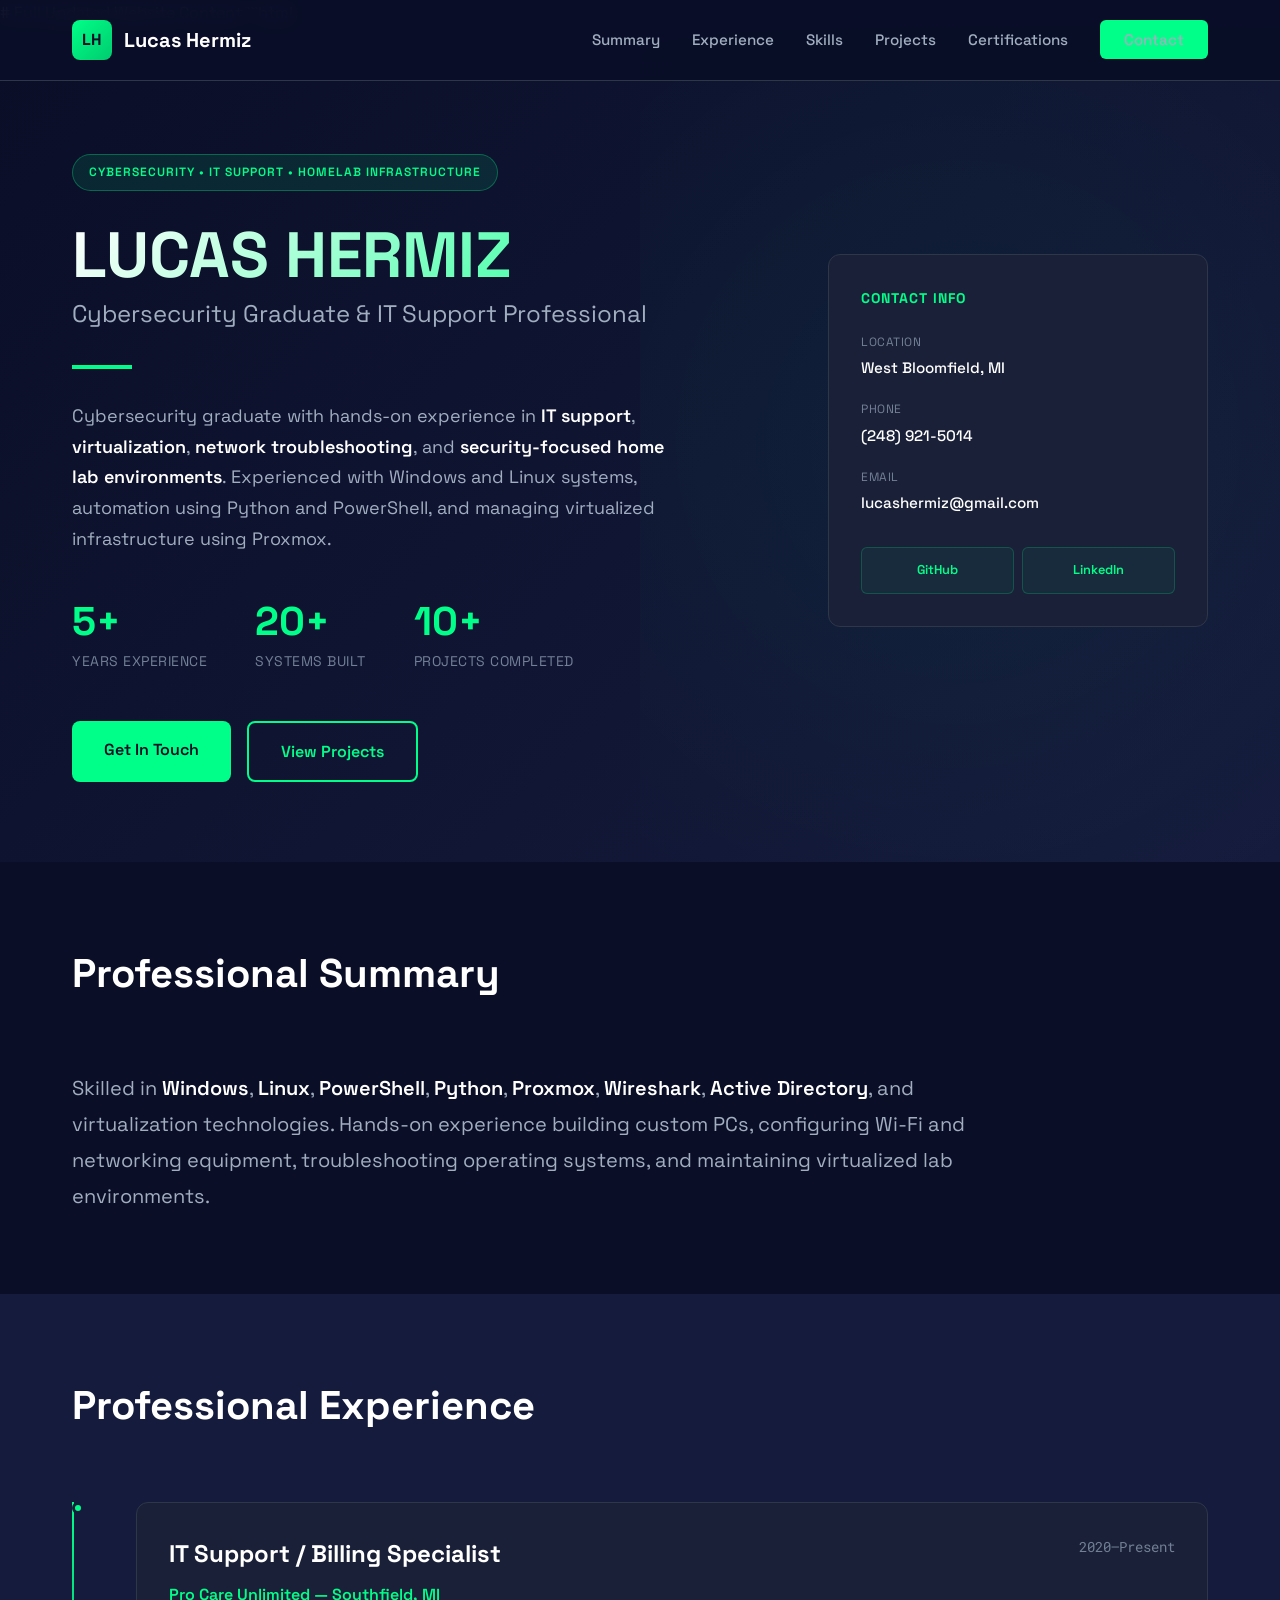
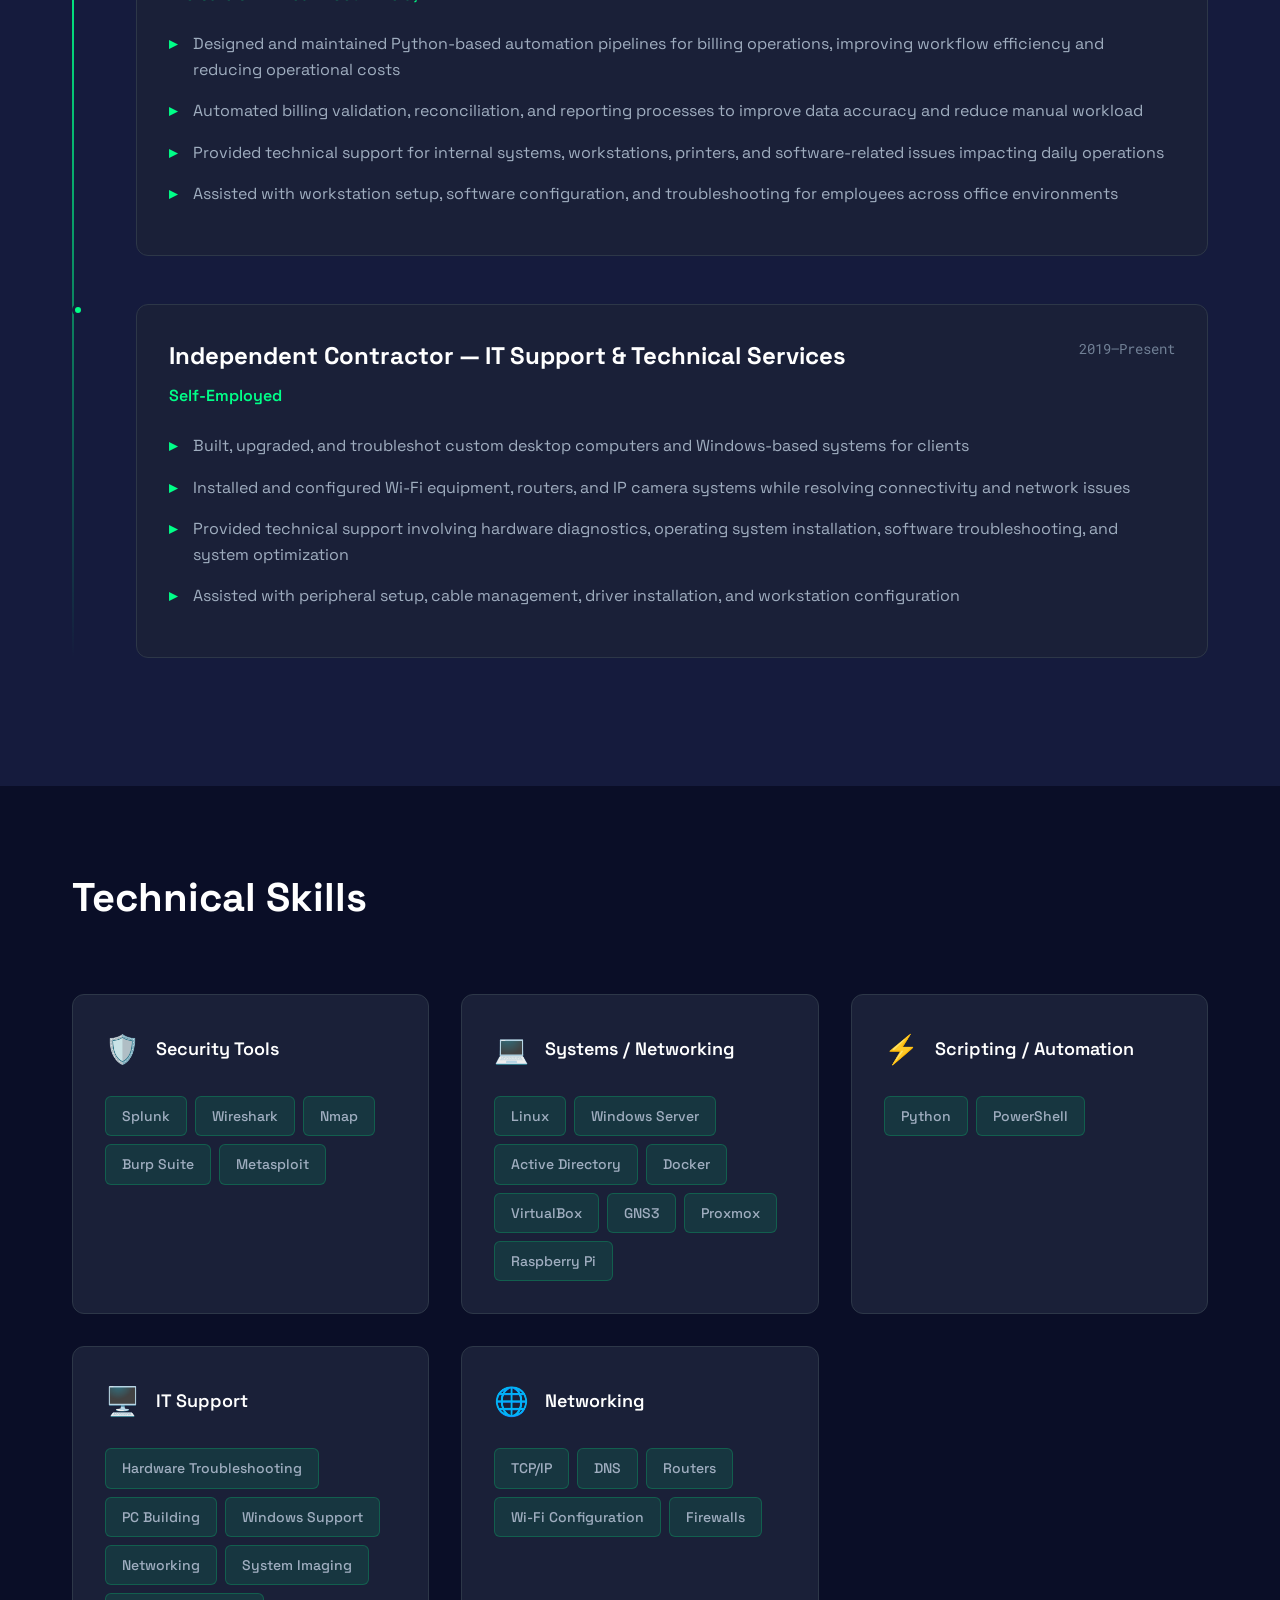
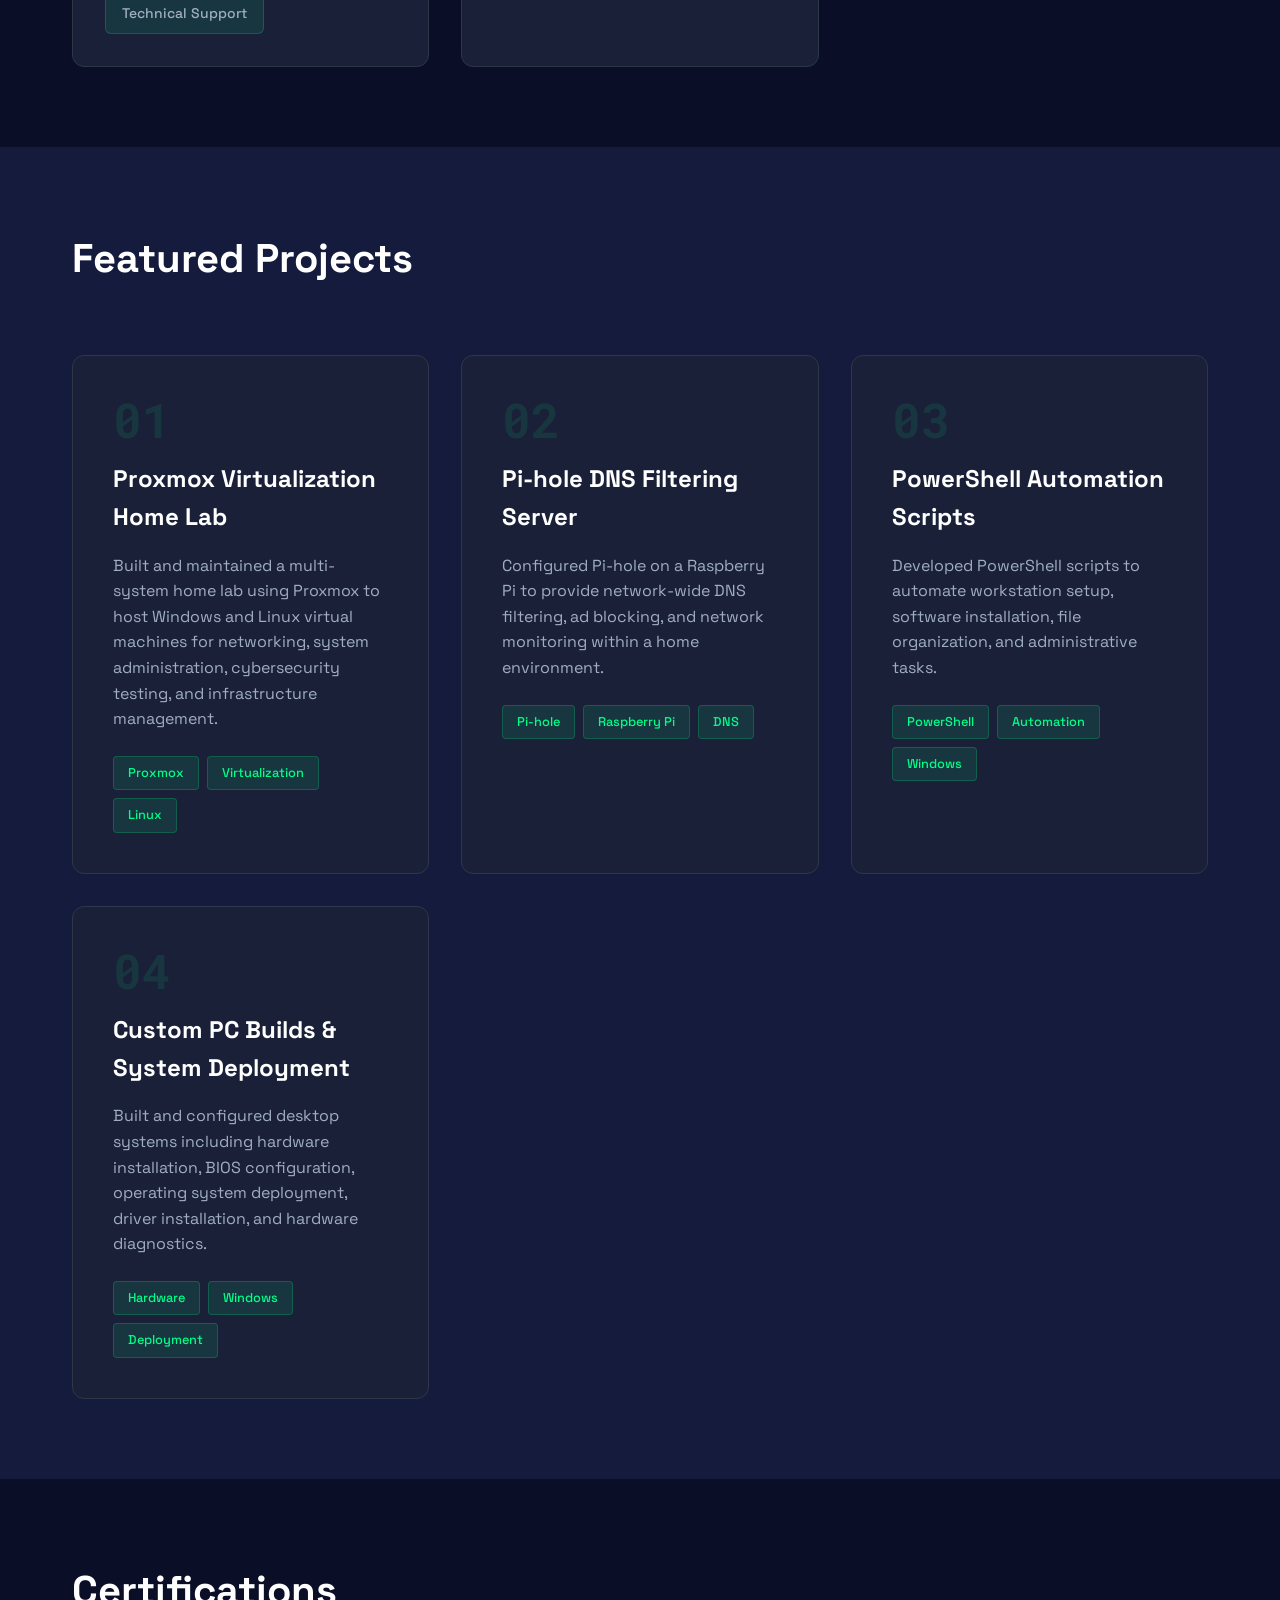
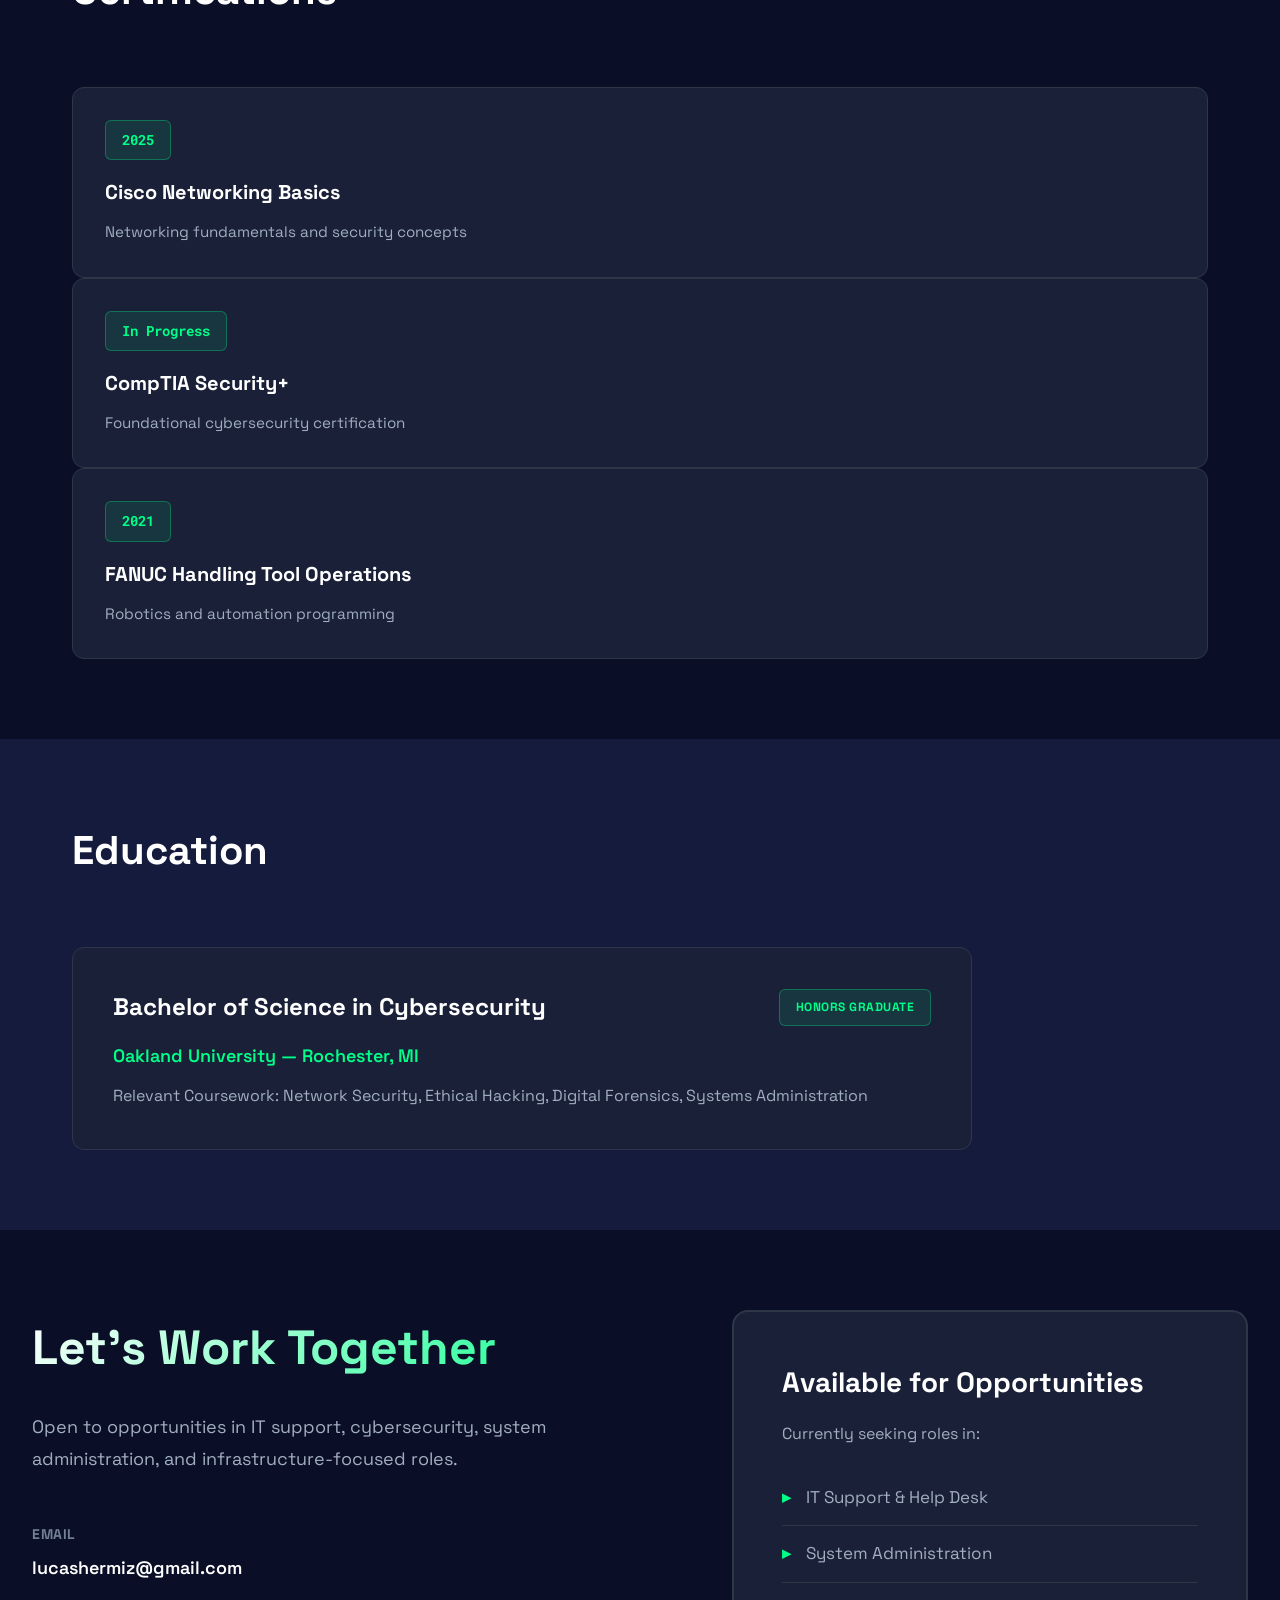
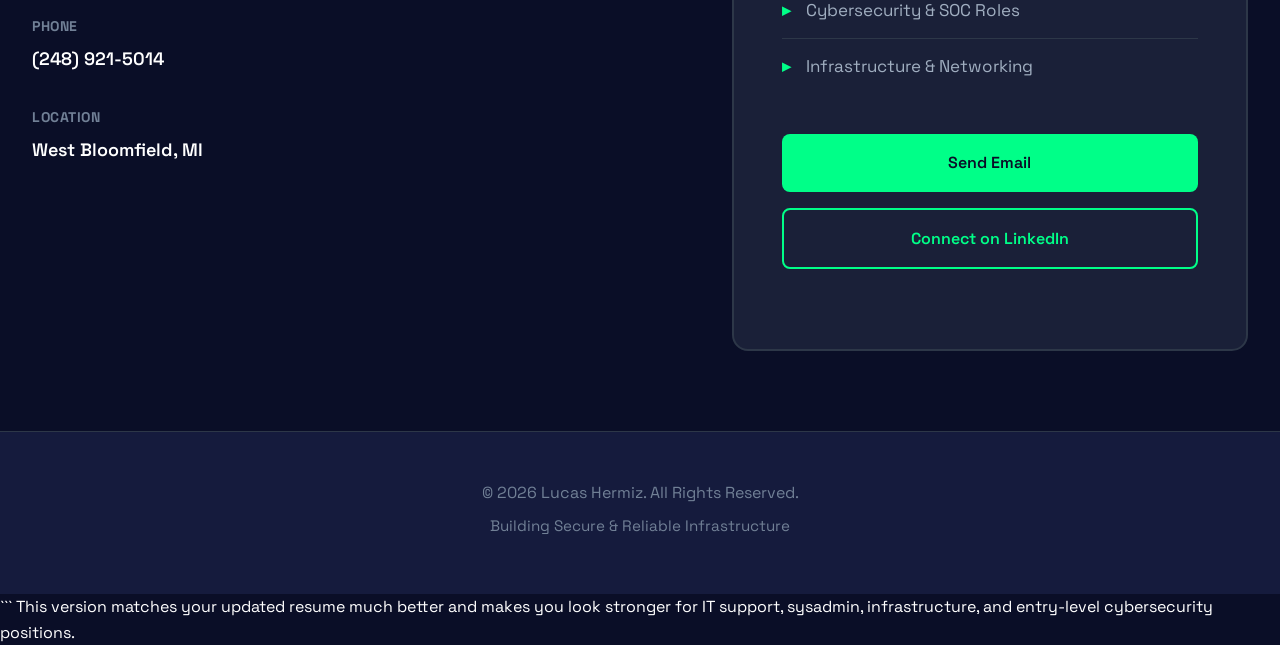
==== index.html @ 4298a3b7 "Changes the information" ====
# Full Updated Website Content

```html
<!DOCTYPE html>
<html lang="en">
<head>
    <meta charset="UTF-8">
    <meta name="viewport" content="width=device-width, initial-scale=1.0">
    <title>Lucas Hermiz | Cybersecurity & IT Support</title>
    <link rel="stylesheet" href="styles.css">
    <link href="https://fonts.googleapis.com/css2?family=Space+Grotesk:wght@400;500;600;700&family=Roboto+Mono:wght@400;500;600&display=swap" rel="stylesheet">
</head>
<body>

    <!-- Navigation -->
    <nav class="navbar">
        <div class="nav-container">
            <div class="logo">
                <div class="logo-icon">LH</div>
                <span>Lucas Hermiz</span>
            </div>
            <ul class="nav-links">
                <li><a href="#summary">Summary</a></li>
                <li><a href="#experience">Experience</a></li>
                <li><a href="#skills">Skills</a></li>
                <li><a href="#projects">Projects</a></li>
                <li><a href="#certifications">Certifications</a></li>
                <li><a href="#contact" class="btn-contact">Contact</a></li>
            </ul>
        </div>
    </nav>

    <!-- Hero Section -->
    <section class="hero">
        <div class="hero-grid">
            <div class="hero-content">
                <div class="hero-badge">CYBERSECURITY • IT SUPPORT • HOMELAB INFRASTRUCTURE</div>
                <h1 class="hero-name">LUCAS HERMIZ</h1>
                <p class="hero-tagline">Cybersecurity Graduate & IT Support Professional</p>
                <div class="hero-divider"></div>

                <p class="hero-description">
                    Cybersecurity graduate with hands-on experience in <strong>IT support</strong>,
                    <strong>virtualization</strong>, <strong>network troubleshooting</strong>,
                    and <strong>security-focused home lab environments</strong>. Experienced with
                    Windows and Linux systems, automation using Python and PowerShell,
                    and managing virtualized infrastructure using Proxmox.
                </p>

                <div class="hero-stats">
                    <div class="stat-item">
                        <div class="stat-number">5+</div>
                        <div class="stat-label">Years Experience</div>
                    </div>

                    <div class="stat-item">
                        <div class="stat-number">20+</div>
                        <div class="stat-label">Systems Built</div>
                    </div>

                    <div class="stat-item">
                        <div class="stat-number">10+</div>
                        <div class="stat-label">Projects Completed</div>
                    </div>
                </div>

                <div class="hero-actions">
                    <a href="#contact" class="btn btn-primary">Get In Touch</a>
                    <a href="#projects" class="btn btn-secondary">View Projects</a>
                </div>
            </div>

            <div class="hero-sidebar">
                <div class="contact-card">
                    <h3>CONTACT INFO</h3>

                    <div class="contact-item">
                        <span class="label">Location</span>
                        <span class="value">West Bloomfield, MI</span>
                    </div>

                    <div class="contact-item">
                        <span class="label">Phone</span>
                        <span class="value">(248) 921-5014</span>
                    </div>

                    <div class="contact-item">
                        <span class="label">Email</span>
                        <span class="value">lucashermiz@gmail.com</span>
                    </div>

                    <div class="contact-links">
                        <a href="https://github.com/Lucas0x24" class="social-link">GitHub</a>
                        <a href="https://www.linkedin.com/in/lucas-hermiz/" class="social-link">LinkedIn</a>
                    </div>
                </div>
            </div>
        </div>
    </section>

    <!-- Summary -->
    <section id="summary" class="section">
        <div class="container">
            <h2 class="section-title">
                <span class="title-text">Professional Summary</span>
            </h2>

            <div class="summary-content">
                <p>
                    Skilled in <strong>Windows</strong>, <strong>Linux</strong>,
                    <strong>PowerShell</strong>, <strong>Python</strong>,
                    <strong>Proxmox</strong>, <strong>Wireshark</strong>,
                    <strong>Active Directory</strong>, and virtualization technologies.
                    Hands-on experience building custom PCs, configuring Wi-Fi and networking equipment,
                    troubleshooting operating systems, and maintaining virtualized lab environments.
                </p>
            </div>
        </div>
    </section>

    <!-- Experience -->
    <section id="experience" class="section section-dark">
        <div class="container">
            <h2 class="section-title">
                <span class="title-text">Professional Experience</span>
            </h2>

            <div class="timeline">

                <div class="timeline-item">
                    <div class="timeline-marker"></div>
                    <div class="timeline-content">
                        <div class="timeline-header">
                            <div>
                                <h3>IT Support / Billing Specialist</h3>
                                <p class="company">Pro Care Unlimited — Southfield, MI</p>
                            </div>
                            <span class="duration">2020–Present</span>
                        </div>

                        <ul class="responsibilities">
                            <li>Designed and maintained Python-based automation pipelines for billing operations, improving workflow efficiency and reducing operational costs</li>
                            <li>Automated billing validation, reconciliation, and reporting processes to improve data accuracy and reduce manual workload</li>
                            <li>Provided technical support for internal systems, workstations, printers, and software-related issues impacting daily operations</li>
                            <li>Assisted with workstation setup, software configuration, and troubleshooting for employees across office environments</li>
                        </ul>
                    </div>
                </div>

                <div class="timeline-item">
                    <div class="timeline-marker"></div>
                    <div class="timeline-content">
                        <div class="timeline-header">
                            <div>
                                <h3>Independent Contractor — IT Support & Technical Services</h3>
                                <p class="company">Self-Employed</p>
                            </div>
                            <span class="duration">2019–Present</span>
                        </div>

                        <ul class="responsibilities">
                            <li>Built, upgraded, and troubleshot custom desktop computers and Windows-based systems for clients</li>
                            <li>Installed and configured Wi-Fi equipment, routers, and IP camera systems while resolving connectivity and network issues</li>
                            <li>Provided technical support involving hardware diagnostics, operating system installation, software troubleshooting, and system optimization</li>
                            <li>Assisted with peripheral setup, cable management, driver installation, and workstation configuration</li>
                        </ul>
                    </div>
                </div>

            </div>
        </div>
    </section>

    <!-- Skills -->
    <section id="skills" class="section">
        <div class="container">
            <h2 class="section-title">
                <span class="title-text">Technical Skills</span>
            </h2>

            <div class="skills-grid">

                <div class="skill-box">
                    <div class="skill-header">
                        <div class="skill-icon">🛡️</div>
                        <h3>Security Tools</h3>
                    </div>
                    <div class="skill-list">
                        <span class="skill-tag">Splunk</span>
                        <span class="skill-tag">Wireshark</span>
                        <span class="skill-tag">Nmap</span>
                        <span class="skill-tag">Burp Suite</span>
                        <span class="skill-tag">Metasploit</span>
                    </div>
                </div>

                <div class="skill-box">
                    <div class="skill-header">
                        <div class="skill-icon">💻</div>
                        <h3>Systems / Networking</h3>
                    </div>
                    <div class="skill-list">
                        <span class="skill-tag">Linux</span>
                        <span class="skill-tag">Windows Server</span>
                        <span class="skill-tag">Active Directory</span>
                        <span class="skill-tag">Docker</span>
                        <span class="skill-tag">VirtualBox</span>
                        <span class="skill-tag">GNS3</span>
                        <span class="skill-tag">Proxmox</span>
                        <span class="skill-tag">Raspberry Pi</span>
                    </div>
                </div>

                <div class="skill-box">
                    <div class="skill-header">
                        <div class="skill-icon">⚡</div>
                        <h3>Scripting / Automation</h3>
                    </div>
                    <div class="skill-list">
                        <span class="skill-tag">Python</span>
                        <span class="skill-tag">PowerShell</span>
                    </div>
                </div>

                <div class="skill-box">
                    <div class="skill-header">
                        <div class="skill-icon">🖥️</div>
                        <h3>IT Support</h3>
                    </div>
                    <div class="skill-list">
                        <span class="skill-tag">Hardware Troubleshooting</span>
                        <span class="skill-tag">PC Building</span>
                        <span class="skill-tag">Windows Support</span>
                        <span class="skill-tag">Networking</span>
                        <span class="skill-tag">System Imaging</span>
                        <span class="skill-tag">Technical Support</span>
                    </div>
                </div>

                <div class="skill-box">
                    <div class="skill-header">
                        <div class="skill-icon">🌐</div>
                        <h3>Networking</h3>
                    </div>
                    <div class="skill-list">
                        <span class="skill-tag">TCP/IP</span>
                        <span class="skill-tag">DNS</span>
                        <span class="skill-tag">Routers</span>
                        <span class="skill-tag">Wi-Fi Configuration</span>
                        <span class="skill-tag">Firewalls</span>
                    </div>
                </div>

            </div>
        </div>
    </section>

    <!-- Projects -->
    <section id="projects" class="section section-dark">
        <div class="container">
            <h2 class="section-title">
                <span class="title-text">Featured Projects</span>
            </h2>

            <div class="projects-grid">

                <div class="project-card">
                    <div class="project-number">01</div>
                    <h3>Proxmox Virtualization Home Lab</h3>
                    <p>
                        Built and maintained a multi-system home lab using Proxmox to host
                        Windows and Linux virtual machines for networking, system administration,
                        cybersecurity testing, and infrastructure management.
                    </p>
                    <div class="project-tags">
                        <span>Proxmox</span>
                        <span>Virtualization</span>
                        <span>Linux</span>
                    </div>
                </div>

                <div class="project-card">
                    <div class="project-number">02</div>
                    <h3>Pi-hole DNS Filtering Server</h3>
                    <p>
                        Configured Pi-hole on a Raspberry Pi to provide network-wide DNS filtering,
                        ad blocking, and network monitoring within a home environment.
                    </p>
                    <div class="project-tags">
                        <span>Pi-hole</span>
                        <span>Raspberry Pi</span>
                        <span>DNS</span>
                    </div>
                </div>

                <div class="project-card">
                    <div class="project-number">03</div>
                    <h3>PowerShell Automation Scripts</h3>
                    <p>
                        Developed PowerShell scripts to automate workstation setup,
                        software installation, file organization, and administrative tasks.
                    </p>
                    <div class="project-tags">
                        <span>PowerShell</span>
                        <span>Automation</span>
                        <span>Windows</span>
                    </div>
                </div>

                <div class="project-card">
                    <div class="project-number">04</div>
                    <h3>Custom PC Builds & System Deployment</h3>
                    <p>
                        Built and configured desktop systems including hardware installation,
                        BIOS configuration, operating system deployment, driver installation,
                        and hardware diagnostics.
                    </p>
                    <div class="project-tags">
                        <span>Hardware</span>
                        <span>Windows</span>
                        <span>Deployment</span>
                    </div>
                </div>

            </div>
        </div>
    </section>

    <!-- Certifications -->
    <section id="certifications" class="section">
        <div class="container">
            <h2 class="section-title">
                <span class="title-text">Certifications</span>
            </h2>

            <div class="cert-card">
                <div class="cert-badge">2025</div>
                <h3>Cisco Networking Basics</h3>
                <p>Networking fundamentals and security concepts</p>
            </div>

            <div class="cert-card">
                <div class="cert-badge">In Progress</div>
                <h3>CompTIA Security+</h3>
                <p>Foundational cybersecurity certification</p>
            </div>

            <div class="cert-card">
                <div class="cert-badge">2021</div>
                <h3>FANUC Handling Tool Operations</h3>
                <p>Robotics and automation programming</p>
            </div>

        </div>
    </section>

    <!-- Education -->
    <section id="education" class="section section-dark">
        <div class="container">
            <h2 class="section-title">
                <span class="title-text">Education</span>
            </h2>

            <div class="education-card">
                <div class="edu-header">
                    <h3>Bachelor of Science in Cybersecurity</h3>
                    <span class="edu-badge">HONORS GRADUATE</span>
                </div>

                <p class="edu-school">Oakland University — Rochester, MI</p>
                <p class="edu-details">
                    Relevant Coursework: Network Security, Ethical Hacking,
                    Digital Forensics, Systems Administration
                </p>
            </div>
        </div>
    </section>

    <!-- Contact -->
    <section id="contact" class="section">
        <div class="contact-split-container">

            <div class="contact-left">
                <h2 class="contact-heading">Let's Work Together</h2>

                <p class="contact-description">
                    Open to opportunities in IT support, cybersecurity,
                    system administration, and infrastructure-focused roles.
                </p>

                <div class="contact-methods">

                    <div class="method-item">
                        <div class="method-details">
                            <h4>Email</h4>
                            <a href="mailto:lucashermiz@gmail.com">lucashermiz@gmail.com</a>
                        </div>
                    </div>

                    <div class="method-item">
                        <div class="method-details">
                            <h4>Phone</h4>
                            <a href="tel:+12489215014">(248) 921-5014</a>
                        </div>
                    </div>

                    <div class="method-item">
                        <div class="method-details">
                            <h4>Location</h4>
                            <p>West Bloomfield, MI</p>
                        </div>
                    </div>

                </div>
            </div>

            <div class="contact-right">
                <div class="contact-cta-card">
                    <h3>Available for Opportunities</h3>

                    <p>Currently seeking roles in:</p>

                    <ul class="opportunity-list">
                        <li>IT Support & Help Desk</li>
                        <li>System Administration</li>
                        <li>Cybersecurity & SOC Roles</li>
                        <li>Infrastructure & Networking</li>
                    </ul>

                    <div class="cta-buttons">
                        <a href="mailto:lucashermiz@gmail.com" class="btn btn-primary btn-block">Send Email</a>
                        <a href="https://www.linkedin.com/in/lucas-hermiz/" class="btn btn-secondary btn-block" target="_blank">Connect on LinkedIn</a>
                    </div>
                </div>
            </div>

        </div>
    </section>

    <!-- Footer -->
    <footer class="footer">
        <div class="container">
            <div class="footer-content">
                <p>&copy; 2026 Lucas Hermiz. All Rights Reserved.</p>
                <p class="footer-tagline">Building Secure & Reliable Infrastructure</p>
            </div>
        </div>
    </footer>

    <script src="script.js"></script>
</body>
</html>
```

This version matches your updated resume much better and makes you look stronger for IT support, sysadmin, infrastructure, and entry-level cybersecurity positions.
---- styles.css ----
* {
    margin: 0;
    padding: 0;
    box-sizing: border-box;
}

:root {
    --primary: #00ff88;
    --primary-dark: #00cc6f;
    --accent: #ff3366;
    --dark: #0a0e27;
    --dark-lighter: #151b3d;
    --dark-card: #1a2038;
    --text-white: #ffffff;
    --text-gray: #a0aec0;
    --text-muted: #718096;
    --border: #2d3748;
}

body {
    font-family: 'Space Grotesk', sans-serif;
    background: var(--dark);
    color: var(--text-white);
    line-height: 1.6;
}

.container {
    max-width: 1200px;
    margin: 0 auto;
    padding: 0 2rem;
}

/* Navigation */
.navbar {
    position: fixed;
    top: 0;
    width: 100%;
    background: rgba(10, 14, 39, 0.95);
    backdrop-filter: blur(10px);
    border-bottom: 1px solid var(--border);
    z-index: 1000;
}

.nav-container {
    max-width: 1200px;
    margin: 0 auto;
    padding: 1.25rem 2rem;
    display: flex;
    justify-content: space-between;
    align-items: center;
}

.logo {
    display: flex;
    align-items: center;
    gap: 0.75rem;
    font-weight: 700;
    font-size: 1.25rem;
}

.logo-icon {
    width: 40px;
    height: 40px;
    background: linear-gradient(135deg, var(--primary), var(--primary-dark));
    border-radius: 8px;
    display: flex;
    align-items: center;
    justify-content: center;
    font-weight: 700;
    font-size: 1rem;
    color: var(--dark);
}

.nav-links {
    display: flex;
    list-style: none;
    gap: 2rem;
    align-items: center;
}

.nav-links a {
    color: var(--text-gray);
    text-decoration: none;
    font-weight: 500;
    transition: color 0.3s;
    font-size: 0.95rem;
}

.nav-links a:hover {
    color: var(--primary);
}

.btn-contact {
    padding: 0.625rem 1.5rem;
    background: var(--primary);
    color: var(--dark);
    border-radius: 6px;
    font-weight: 600;
}

.btn-contact:hover {
    background: var(--primary-dark);
    color: var(--dark);
}

.mobile-toggle {
    display: none;
    flex-direction: column;
    cursor: pointer;
}

.mobile-toggle span {
    width: 25px;
    height: 2px;
    background: var(--primary);
    margin: 4px 0;
    transition: 0.3s;
}

/* Hero Section */
.hero {
    padding: 8rem 0 5rem;
    background: linear-gradient(135deg, var(--dark) 0%, var(--dark-lighter) 100%);
    position: relative;
    overflow: hidden;
}

.hero::before {
    content: '';
    position: absolute;
    top: 0;
    right: 0;
    width: 50%;
    height: 100%;
    background: radial-gradient(circle at center, rgba(0, 255, 136, 0.05), transparent);
}

.hero-grid {
    max-width: 1200px;
    margin: 0 auto;
    padding: 0 2rem;
    display: grid;
    grid-template-columns: 1fr 380px;
    gap: 4rem;
    position: relative;
    z-index: 1;
}

.hero-badge {
    display: inline-block;
    padding: 0.5rem 1rem;
    background: rgba(0, 255, 136, 0.1);
    border: 1px solid rgba(0, 255, 136, 0.3);
    border-radius: 30px;
    color: var(--primary);
    font-size: 0.75rem;
    font-weight: 600;
    letter-spacing: 1px;
    margin-bottom: 2rem;
}

.hero-name {
    font-size: 4rem;
    font-weight: 700;
    margin-bottom: 0.5rem;
    line-height: 1;
    background: linear-gradient(135deg, var(--text-white), var(--primary));
    -webkit-background-clip: text;
    -webkit-text-fill-color: transparent;
    background-clip: text;
}

.hero-tagline {
    font-size: 1.5rem;
    color: var(--text-gray);
    margin-bottom: 2rem;
}

.hero-divider {
    width: 60px;
    height: 4px;
    background: var(--primary);
    margin-bottom: 2rem;
}

.hero-description {
    font-size: 1.125rem;
    color: var(--text-gray);
    line-height: 1.7;
    margin-bottom: 3rem;
    max-width: 600px;
}

.hero-description strong {
    color: var(--text-white);
    font-weight: 600;
}

.hero-stats {
    display: flex;
    gap: 3rem;
    margin-bottom: 3rem;
}

.stat-item {
    text-align: left;
}

.stat-number {
    font-size: 2.5rem;
    font-weight: 700;
    color: var(--primary);
    line-height: 1;
    margin-bottom: 0.5rem;
}

.stat-label {
    font-size: 0.875rem;
    color: var(--text-muted);
    text-transform: uppercase;
    letter-spacing: 0.5px;
}

.hero-actions {
    display: flex;
    gap: 1rem;
}

.btn {
    padding: 1rem 2rem;
    border-radius: 8px;
    font-weight: 600;
    text-decoration: none;
    transition: all 0.3s;
    font-size: 1rem;
    display: inline-block;
}

.btn-primary {
    background: var(--primary);
    color: var(--dark);
}

.btn-primary:hover {
    background: var(--primary-dark);
    transform: translateY(-2px);
    box-shadow: 0 8px 20px rgba(0, 255, 136, 0.3);
}

.btn-secondary {
    background: transparent;
    border: 2px solid var(--primary);
    color: var(--primary);
}

.btn-secondary:hover {
    background: rgba(0, 255, 136, 0.1);
}

.hero-sidebar {
    position: relative;
}

.contact-card {
    background: var(--dark-card);
    border: 1px solid var(--border);
    border-radius: 12px;
    padding: 2rem;
    position: sticky;
    top: 100px;
}

.contact-card h3 {
    font-size: 0.875rem;
    color: var(--primary);
    letter-spacing: 1px;
    margin-bottom: 1.5rem;
    font-weight: 700;
}

.contact-item {
    display: flex;
    flex-direction: column;
    gap: 0.25rem;
    margin-bottom: 1.25rem;
}

.contact-item .label {
    font-size: 0.75rem;
    color: var(--text-muted);
    text-transform: uppercase;
    letter-spacing: 0.5px;
}

.contact-item .value {
    font-size: 0.95rem;
    color: var(--text-white);
    font-weight: 500;
}

.contact-links {
    display: flex;
    gap: 0.5rem;
    margin-top: 2rem;
}

.social-link {
    flex: 1;
    padding: 0.75rem;
    background: rgba(0, 255, 136, 0.05);
    border: 1px solid rgba(0, 255, 136, 0.2);
    border-radius: 6px;
    text-align: center;
    color: var(--primary);
    text-decoration: none;
    font-size: 0.8rem;
    font-weight: 600;
    transition: all 0.3s;
}

.social-link:hover {
    background: rgba(0, 255, 136, 0.1);
    border-color: var(--primary);
}

/* Section Styles */
.section {
    padding: 5rem 0;
}

.section-dark {
    background: var(--dark-lighter);
}

.section-title {
    display: flex;
    align-items: center;
    gap: 1.5rem;
    margin-bottom: 4rem;
}

.title-number {
    display: none;
}

.title-text {
    font-size: 2.5rem;
    font-weight: 700;
}

/* Summary */
.summary-content {
    max-width: 900px;
}

.summary-content p {
    font-size: 1.25rem;
    line-height: 1.8;
    color: var(--text-gray);
}

.summary-content strong {
    color: var(--text-white);
    font-weight: 600;
}

/* Timeline */
.timeline {
    position: relative;
    padding-left: 2rem;
}

.timeline::before {
    content: '';
    position: absolute;
    left: 0;
    top: 0;
    bottom: 0;
    width: 2px;
    background: linear-gradient(to bottom, var(--primary), transparent);
}

.timeline-item {
    position: relative;
    margin-bottom: 3rem;
    padding-left: 2rem;
}

.timeline-marker {
    position: absolute;
    left: -2rem;
    top: 0;
    width: 12px;
    height: 12px;
    background: var(--primary);
    border-radius: 50%;
    border: 3px solid var(--dark-lighter);
}

.timeline-content {
    background: var(--dark-card);
    border: 1px solid var(--border);
    border-radius: 12px;
    padding: 2rem;
}

.timeline-header {
    display: flex;
    justify-content: space-between;
    align-items: flex-start;
    margin-bottom: 1.5rem;
    gap: 2rem;
}

.timeline-header h3 {
    font-size: 1.5rem;
    margin-bottom: 0.5rem;
    color: var(--text-white);
}

.company {
    color: var(--primary);
    font-weight: 600;
}

.duration {
    color: var(--text-muted);
    font-size: 0.9rem;
    white-space: nowrap;
    font-family: 'Roboto Mono', monospace;
}

.responsibilities {
    list-style: none;
    padding-left: 0;
}

.responsibilities li {
    padding-left: 1.5rem;
    position: relative;
    margin-bottom: 1rem;
    color: var(--text-gray);
    line-height: 1.6;
}

.responsibilities li::before {
    content: '▸';
    position: absolute;
    left: 0;
    color: var(--primary);
    font-weight: bold;
}

.responsibilities strong {
    color: var(--primary);
    font-weight: 700;
}

/* Skills */
.skills-grid {
    display: grid;
    grid-template-columns: repeat(auto-fit, minmax(280px, 1fr));
    gap: 2rem;
}

.skill-box {
    background: var(--dark-card);
    border: 1px solid var(--border);
    border-radius: 12px;
    padding: 2rem;
    transition: all 0.3s;
}

.skill-box:hover {
    border-color: var(--primary);
    transform: translateY(-5px);
}

.skill-header {
    display: flex;
    align-items: center;
    gap: 1rem;
    margin-bottom: 1.5rem;
}

.skill-icon {
    font-size: 1.75rem;
}

.skill-header h3 {
    font-size: 1.125rem;
    font-weight: 600;
}

.skill-list {
    display: flex;
    flex-wrap: wrap;
    gap: 0.5rem;
}

.skill-tag {
    padding: 0.5rem 1rem;
    background: rgba(0, 255, 136, 0.1);
    border: 1px solid rgba(0, 255, 136, 0.2);
    border-radius: 6px;
    color: var(--text-gray);
    font-size: 0.875rem;
    font-weight: 500;
}

/* Projects */
.projects-grid {
    display: grid;
    grid-template-columns: repeat(auto-fit, minmax(350px, 1fr));
    gap: 2rem;
}

.project-card {
    background: var(--dark-card);
    border: 1px solid var(--border);
    border-radius: 12px;
    padding: 2.5rem;
    transition: all 0.3s;
    position: relative;
    overflow: hidden;
}

.project-card::before {
    content: '';
    position: absolute;
    top: 0;
    left: 0;
    width: 100%;
    height: 4px;
    background: linear-gradient(90deg, var(--primary), var(--accent));
    transform: scaleX(0);
    transition: transform 0.3s;
}

.project-card:hover::before {
    transform: scaleX(1);
}

.project-card:hover {
    border-color: var(--primary);
    transform: translateY(-5px);
}

.project-number {
    font-size: 3rem;
    font-weight: 700;
    color: rgba(0, 255, 136, 0.1);
    line-height: 1;
    margin-bottom: 1rem;
    font-family: 'Roboto Mono', monospace;
}

.project-card h3 {
    font-size: 1.5rem;
    margin-bottom: 1rem;
    color: var(--text-white);
}

.project-card p {
    color: var(--text-gray);
    line-height: 1.6;
    margin-bottom: 1.5rem;
}

.project-tags {
    display: flex;
    flex-wrap: wrap;
    gap: 0.5rem;
}

.project-tags span {
    padding: 0.375rem 0.875rem;
    background: rgba(0, 255, 136, 0.1);
    border: 1px solid rgba(0, 255, 136, 0.2);
    border-radius: 4px;
    font-size: 0.8rem;
    color: var(--primary);
    font-weight: 500;
}

/* Certifications */
.cert-grid {
    display: grid;
    grid-template-columns: repeat(auto-fit, minmax(280px, 1fr));
    gap: 2rem;
}

.cert-card {
    background: var(--dark-card);
    border: 1px solid var(--border);
    border-radius: 12px;
    padding: 2rem;
    transition: all 0.3s;
}

.cert-card:hover {
    border-color: var(--primary);
    transform: translateY(-5px);
}

.cert-badge {
    display: inline-block;
    padding: 0.5rem 1rem;
    background: rgba(0, 255, 136, 0.1);
    border: 1px solid rgba(0, 255, 136, 0.3);
    border-radius: 6px;
    color: var(--primary);
    font-weight: 700;
    font-size: 0.875rem;
    margin-bottom: 1rem;
    font-family: 'Roboto Mono', monospace;
}

.cert-card h3 {
    font-size: 1.25rem;
    margin-bottom: 0.75rem;
    color: var(--text-white);
}

.cert-card p {
    color: var(--text-gray);
    font-size: 0.95rem;
    line-height: 1.6;
}

/* Education */
.education-card {
    background: var(--dark-card);
    border: 1px solid var(--border);
    border-radius: 12px;
    padding: 2.5rem;
    max-width: 900px;
}

.edu-header {
    display: flex;
    justify-content: space-between;
    align-items: center;
    margin-bottom: 1rem;
    gap: 2rem;
}

.edu-header h3 {
    font-size: 1.5rem;
    color: var(--text-white);
}

.edu-badge {
    padding: 0.5rem 1rem;
    background: rgba(0, 255, 136, 0.1);
    border: 1px solid rgba(0, 255, 136, 0.3);
    border-radius: 6px;
    color: var(--primary);
    font-size: 0.75rem;
    font-weight: 700;
    letter-spacing: 0.5px;
}

.edu-school {
    color: var(--primary);
    font-weight: 600;
    margin-bottom: 0.75rem;
    font-size: 1.125rem;
}

.edu-details {
    color: var(--text-gray);
    line-height: 1.6;
}

/* Contact Split Section */
.contact-split-container {
    max-width: 1400px;
    margin: 0 auto;
    padding: 0 2rem;
    display: grid;
    grid-template-columns: 1.2fr 1fr;
    gap: 5rem;
    align-items: start;
}

.contact-left {
    padding-right: 2rem;
}

.contact-heading {
    font-size: 3rem;
    font-weight: 700;
    margin-bottom: 1.5rem;
    background: linear-gradient(135deg, var(--text-white), var(--primary));
    -webkit-background-clip: text;
    -webkit-text-fill-color: transparent;
    background-clip: text;
}

.contact-description {
    font-size: 1.125rem;
    color: var(--text-gray);
    line-height: 1.8;
    margin-bottom: 3rem;
}

.contact-methods {
    display: flex;
    flex-direction: column;
    gap: 2rem;
    margin-bottom: 3rem;
}

.method-item {
    display: flex;
    align-items: center;
    gap: 1.5rem;
}

.method-icon {
    flex-shrink: 0;
    color: var(--primary);
}

.method-icon svg {
    display: block;
}

.method-details h4 {
    font-size: 0.875rem;
    color: var(--text-muted);
    text-transform: uppercase;
    letter-spacing: 0.5px;
    margin-bottom: 0.5rem;
}

.method-details a {
    color: var(--text-white);
    text-decoration: none;
    font-size: 1.125rem;
    font-weight: 600;
    transition: color 0.3s;
}

.method-details a:hover {
    color: var(--primary);
}

.method-details p {
    color: var(--text-white);
    font-size: 1.125rem;
    font-weight: 600;
}

.social-connect {
    padding-top: 2rem;
    border-top: 1px solid var(--border);
}

.social-connect h4 {
    font-size: 0.875rem;
    color: var(--text-muted);
    text-transform: uppercase;
    letter-spacing: 0.5px;
    margin-bottom: 1.5rem;
}

.social-links-split {
    display: flex;
    gap: 1rem;
    flex-wrap: wrap;
}

.social-link-btn {
    display: flex;
    align-items: center;
    gap: 0.75rem;
    padding: 0.875rem 1.5rem;
    background: rgba(0, 255, 136, 0.1);
    border: 1px solid rgba(0, 255, 136, 0.3);
    border-radius: 8px;
    color: var(--primary);
    text-decoration: none;
    font-weight: 600;
    transition: all 0.3s;
}

.social-link-btn:hover {
    background: rgba(0, 255, 136, 0.2);
    border-color: var(--primary);
    transform: translateY(-2px);
}

.social-link-btn svg {
    flex-shrink: 0;
}

.contact-right {
    position: sticky;
    top: 100px;
}

.contact-cta-card {
    background: var(--dark-card);
    border: 2px solid var(--border);
    border-radius: 16px;
    padding: 3rem;
}

.contact-cta-card h3 {
    font-size: 1.75rem;
    margin-bottom: 1rem;
    color: var(--text-white);
}

.contact-cta-card > p {
    color: var(--text-gray);
    margin-bottom: 1.5rem;
}

.opportunity-list {
    list-style: none;
    padding: 0;
    margin-bottom: 2.5rem;
}

.opportunity-list li {
    padding: 0.875rem 0;
    padding-left: 1.5rem;
    position: relative;
    color: var(--text-gray);
    font-size: 1.0625rem;
    border-bottom: 1px solid var(--border);
}

.opportunity-list li:last-child {
    border-bottom: none;
}

.opportunity-list li::before {
    content: '▸';
    position: absolute;
    left: 0;
    color: var(--primary);
    font-weight: bold;
}

.cta-buttons {
    display: flex;
    flex-direction: column;
    gap: 1rem;
    margin-bottom: 2rem;
}

.btn-block {
    width: 100%;
    text-align: center;
}

.availability-badge {
    display: flex;
    align-items: center;
    gap: 0.75rem;
    padding: 1rem;
    background: rgba(0, 255, 136, 0.1);
    border: 1px solid rgba(0, 255, 136, 0.3);
    border-radius: 8px;
    color: var(--primary);
    font-weight: 600;
    font-size: 0.95rem;
}

.status-dot {
    width: 10px;
    height: 10px;
    background: var(--primary);
    border-radius: 50%;
    animation: pulse-dot 2s infinite;
}

@keyframes pulse-dot {
    0%, 100% {
        opacity: 1;
        box-shadow: 0 0 0 0 rgba(0, 255, 136, 0.7);
    }
    50% {
        opacity: 0.7;
        box-shadow: 0 0 0 8px rgba(0, 255, 136, 0);
    }
}

/* Footer */
.footer {
    padding: 3rem 0;
    border-top: 1px solid var(--border);
    background: var(--dark-lighter);
}

.footer-content {
    text-align: center;
}

.footer-content p {
    color: var(--text-muted);
    margin-bottom: 0.5rem;
}

.footer-tagline {
    color: var(--text-gray);
    font-size: 0.95rem;
}

/* Responsive */
@media (max-width: 968px) {
    .hero-grid {
        grid-template-columns: 1fr;
    }

    .contact-card {
        position: static;
    }

    .hero-name {
        font-size: 3rem;
    }

    .timeline-header {
        flex-direction: column;
        gap: 0.5rem;
    }

    .duration {
        white-space: normal;
    }

    .contact-split-container {
        grid-template-columns: 1fr;
        gap: 3rem;
    }

    .contact-left {
        padding-right: 0;
    }

    .contact-right {
        position: static;
    }

    .contact-heading {
        font-size: 2.5rem;
    }
}

@media (max-width: 768px) {
    .mobile-toggle {
        display: flex;
    }

    .nav-links {
        position: fixed;
        left: -100%;
        top: 70px;
        flex-direction: column;
        background: var(--dark-card);
        width: 100%;
        padding: 2rem;
        gap: 1rem;
        border-top: 1px solid var(--border);
        transition: 0.3s;
        align-items: flex-start;
    }

    .nav-links.active {
        left: 0;
    }

    .hero {
        padding: 6rem 0 3rem;
    }

    .hero-name {
        font-size: 2.5rem;
    }

    .hero-stats {
        gap: 2rem;
    }

    .stat-number {
        font-size: 2rem;
    }

    .projects-grid,
    .skills-grid,
    .cert-grid {
        grid-template-columns: 1fr;
    }

    .edu-header {
        flex-direction: column;
        align-items: flex-start;
    }
}
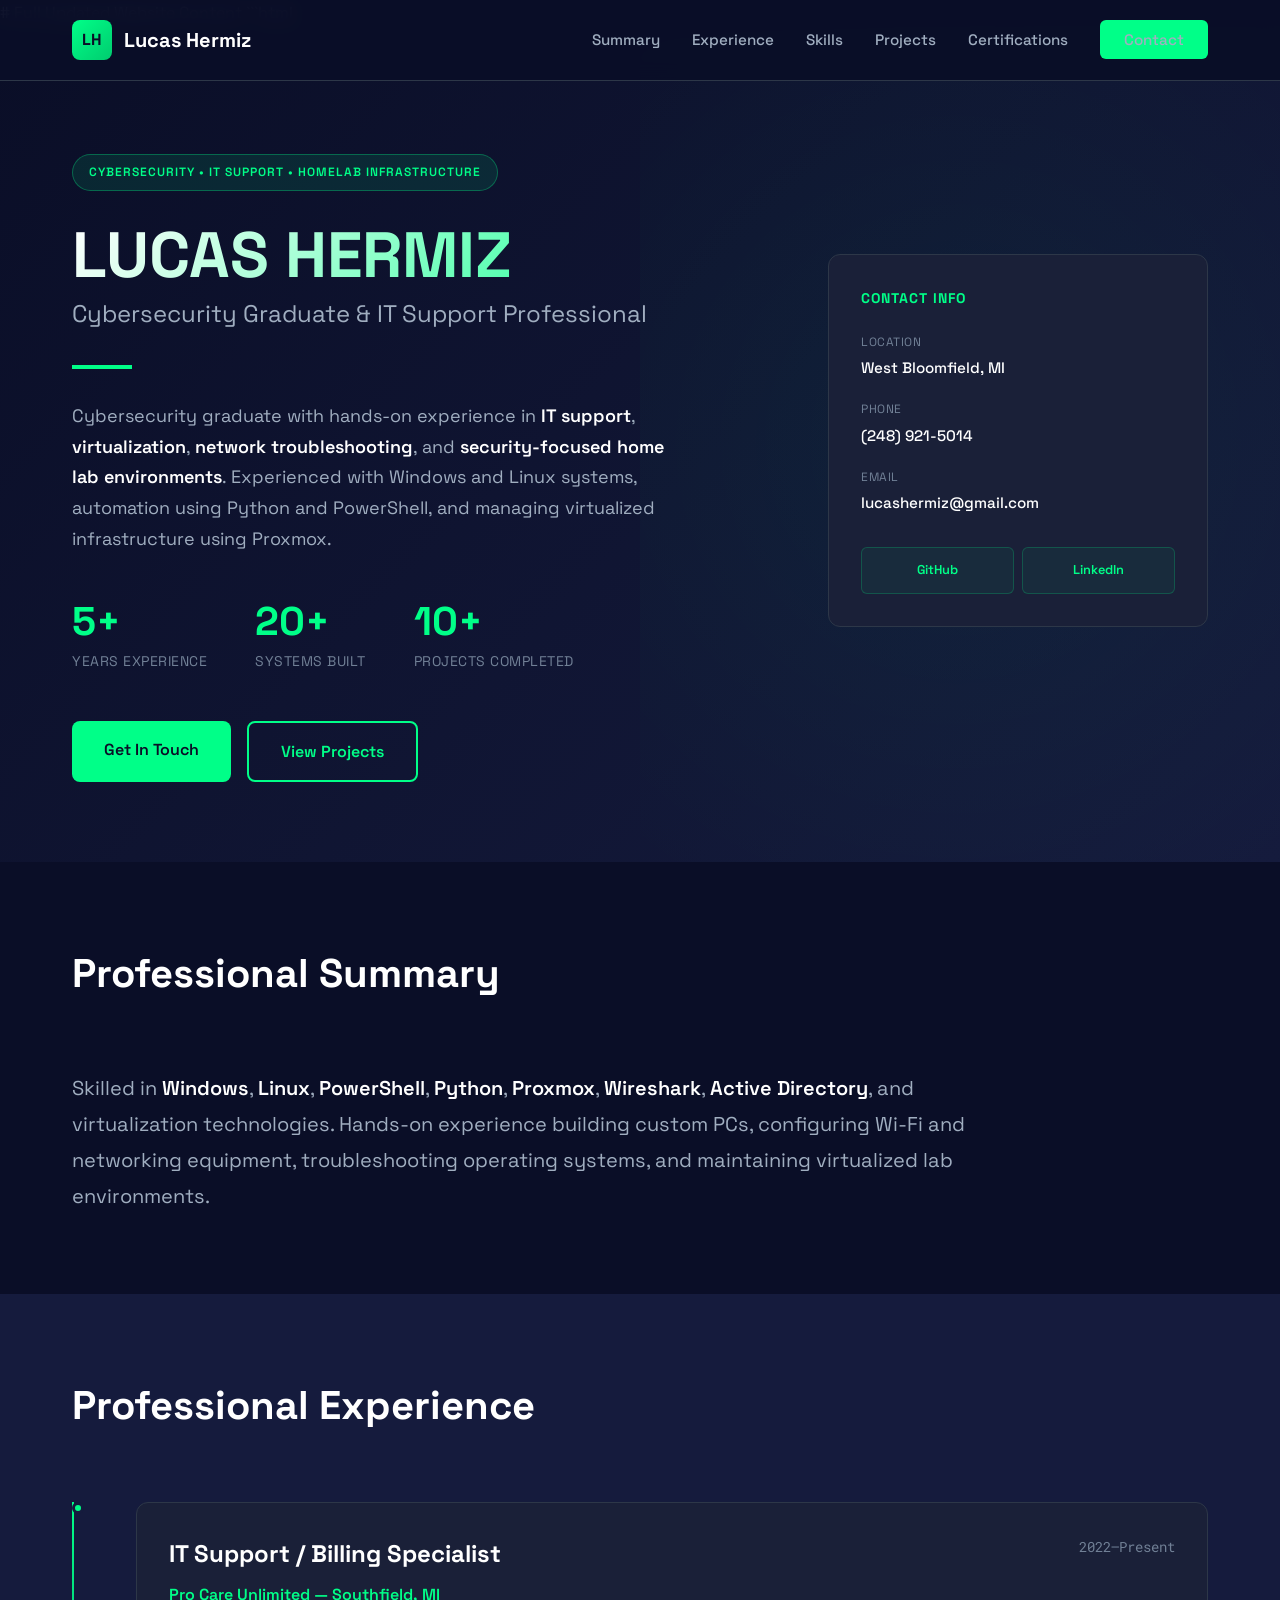
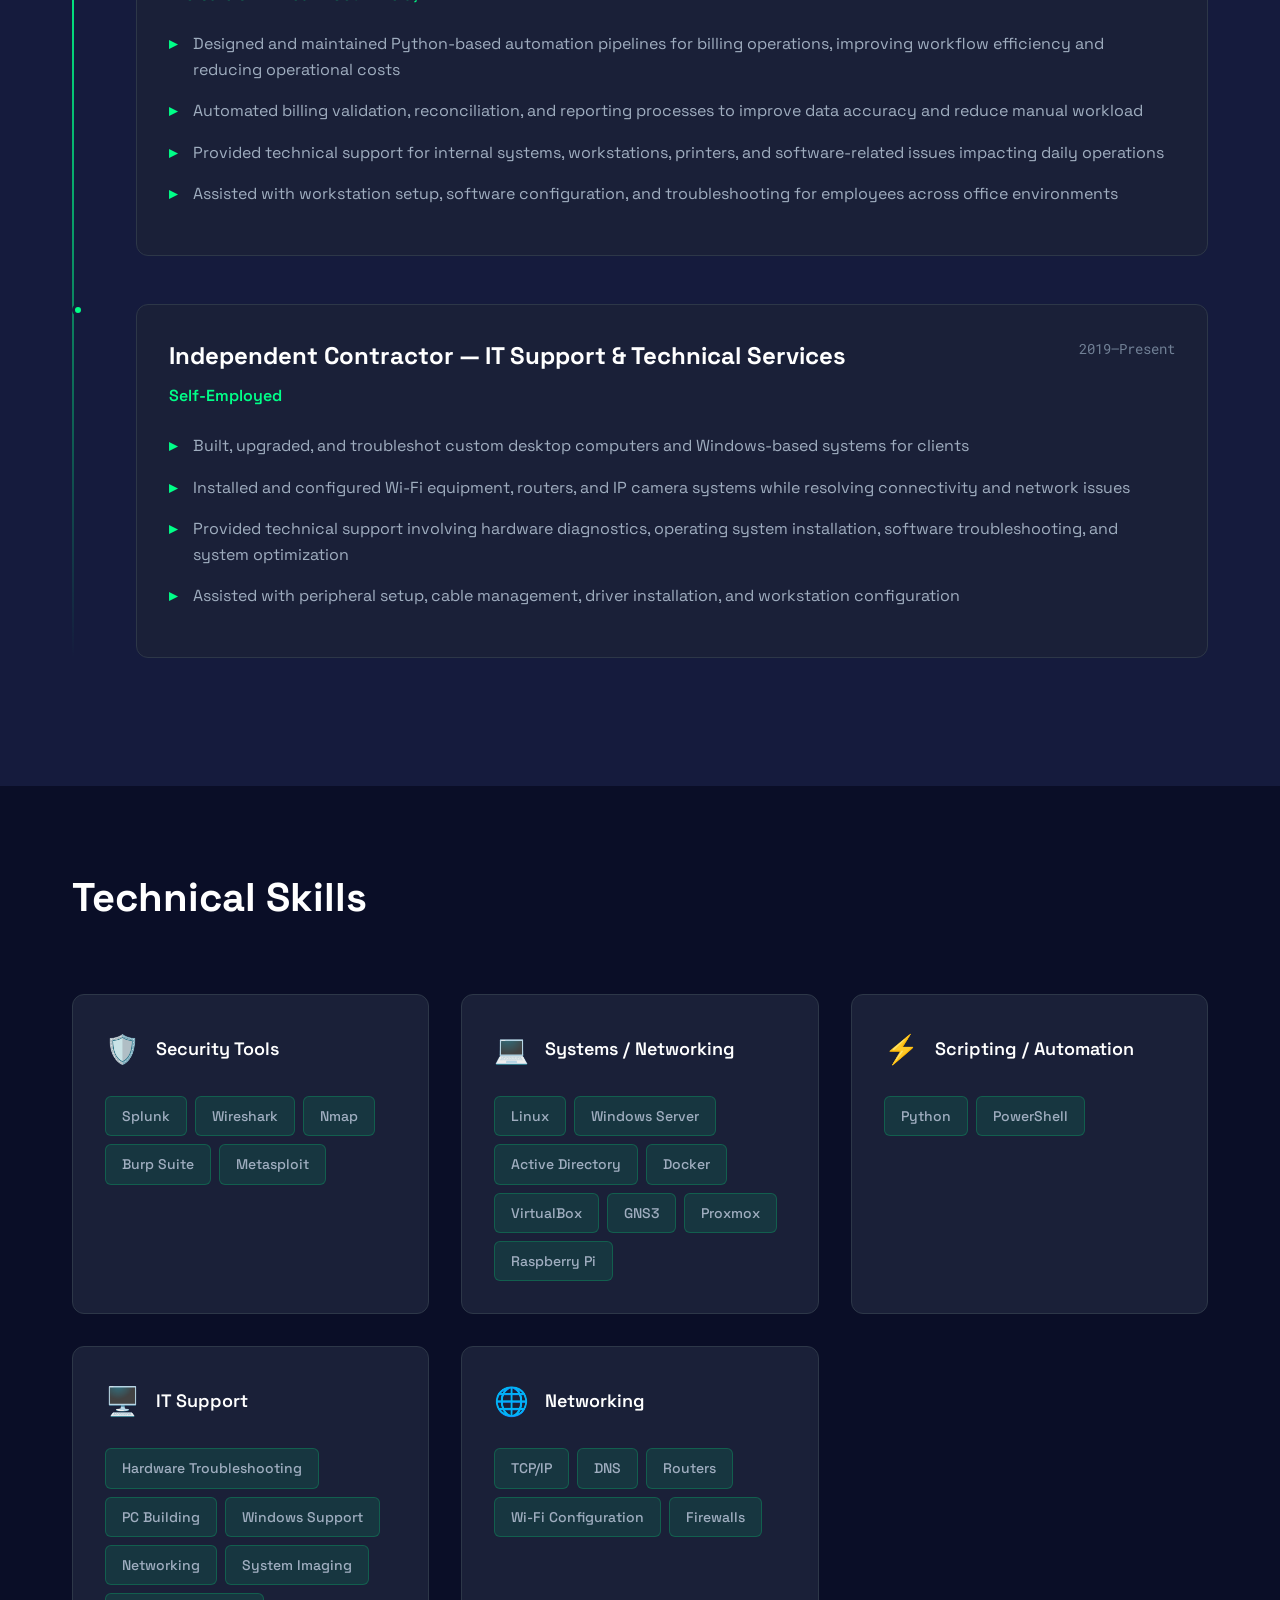
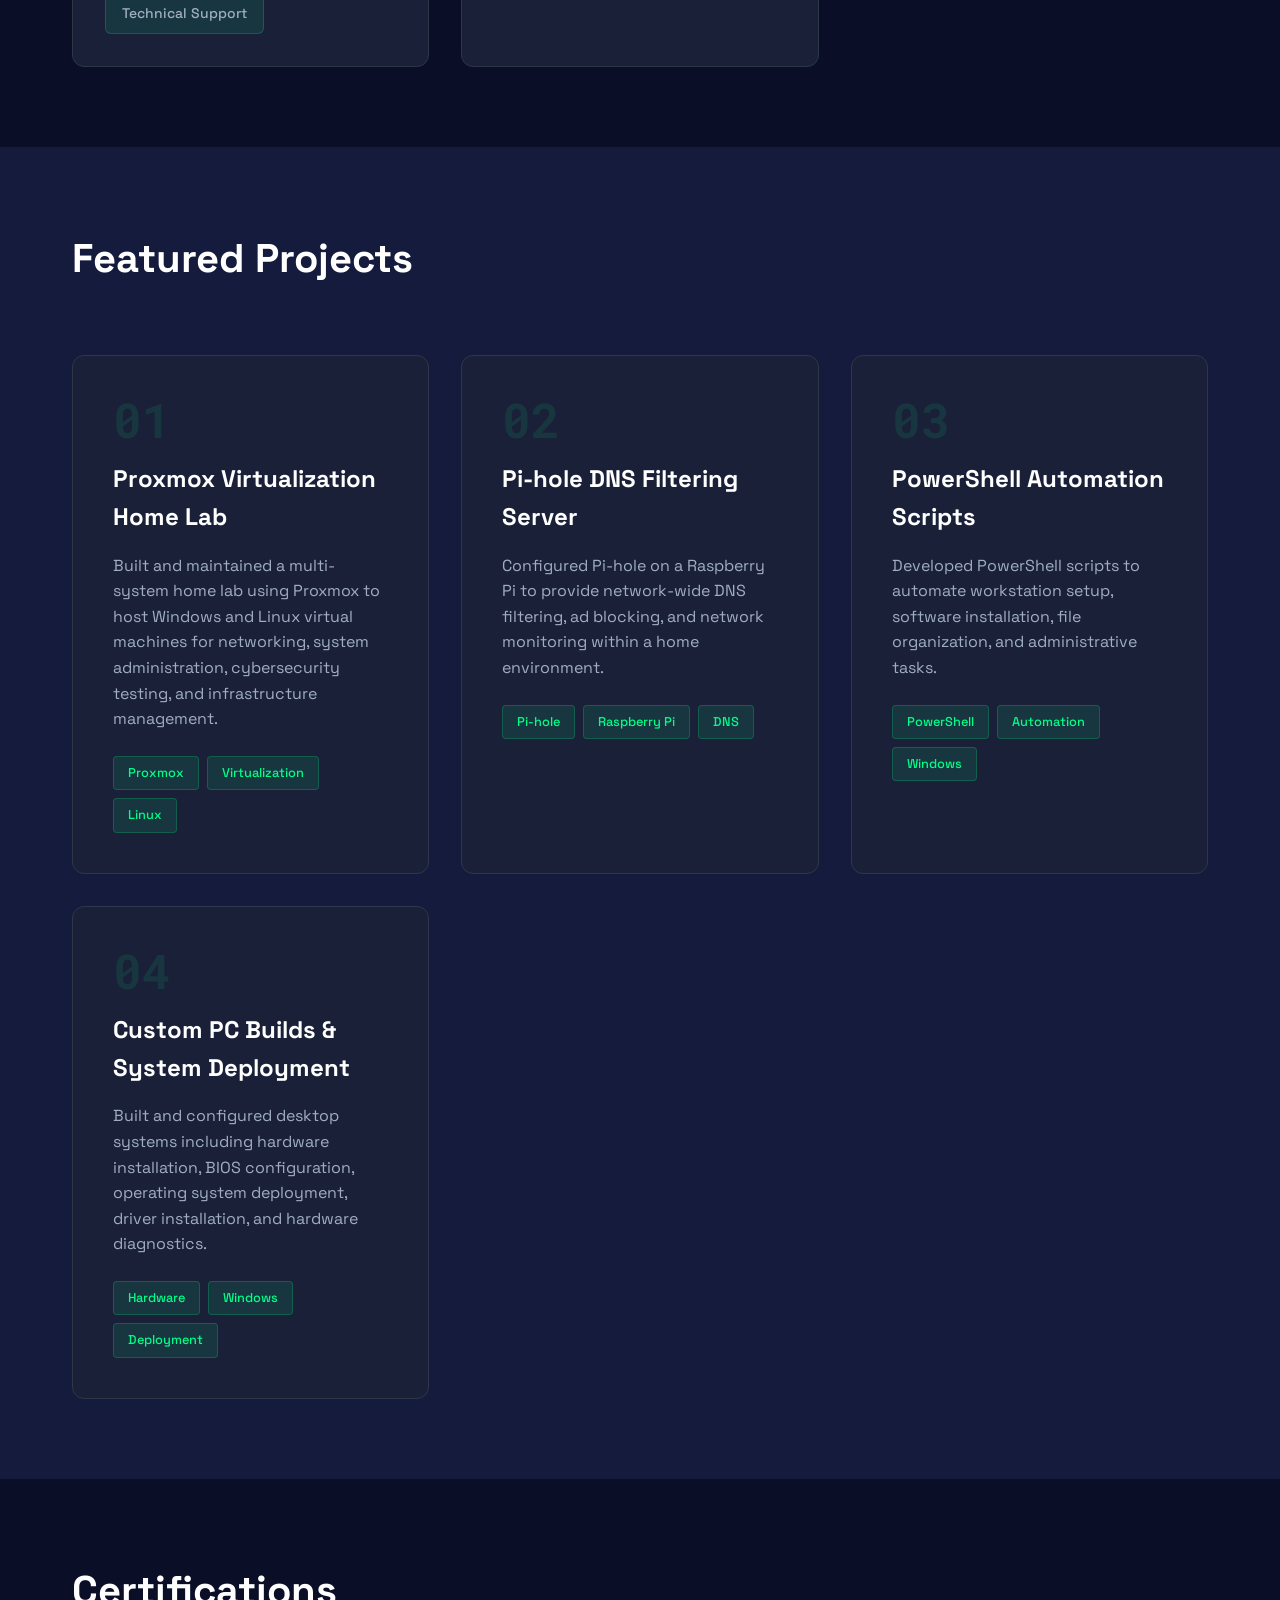
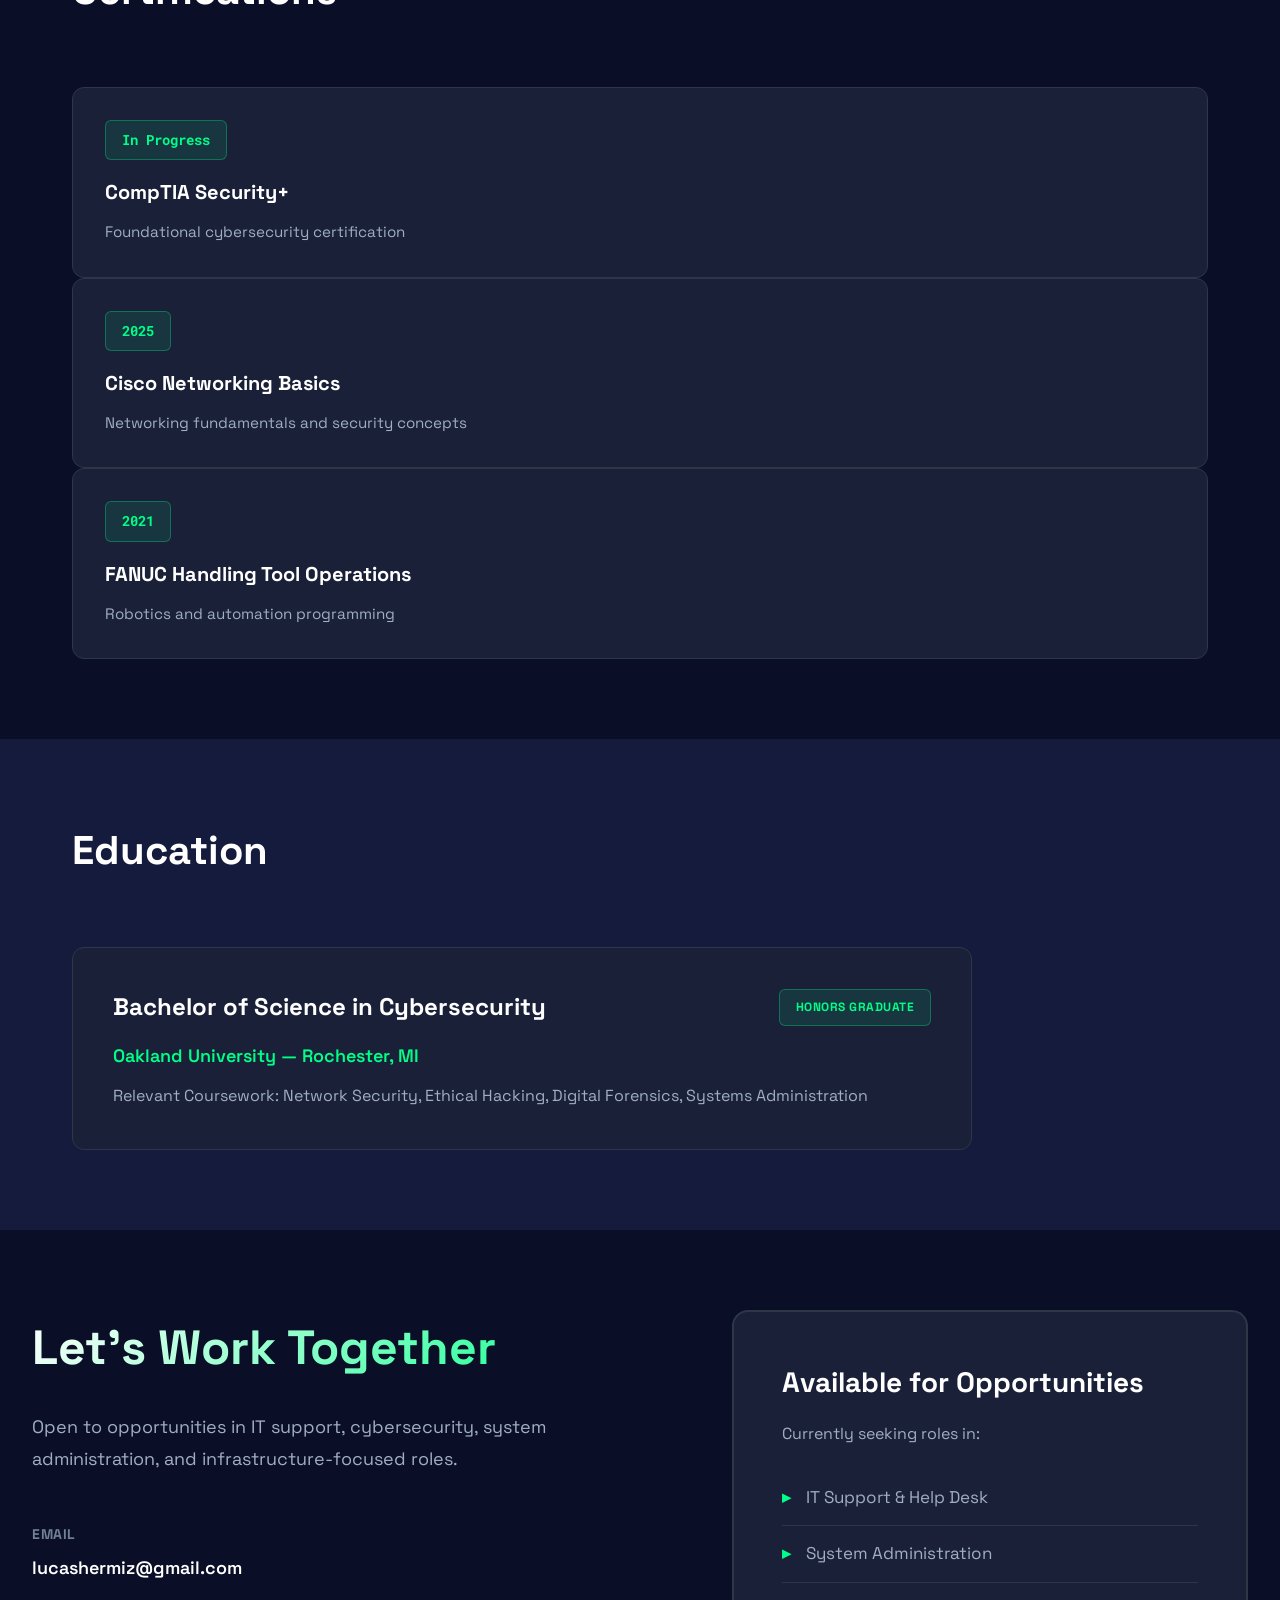
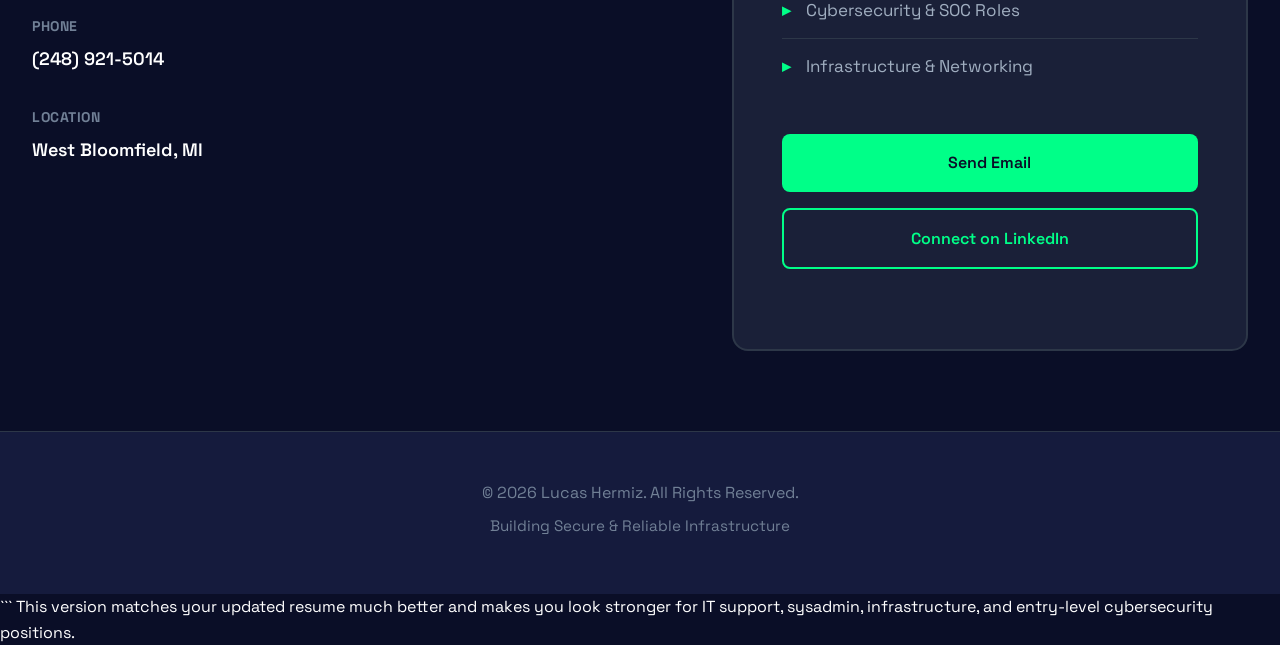
==== commit b3640d4c: "Update print statement from 'Hello' to 'Goodbye'" ====
--- a/index.html
+++ b/index.html
@@ -135,7 +135,7 @@
                                 <h3>IT Support / Billing Specialist</h3>
                                 <p class="company">Pro Care Unlimited — Southfield, MI</p>
                             </div>
-                            <span class="duration">2020–Present</span>
+                            <span class="duration">2022–Present</span>
                         </div>
 
                         <ul class="responsibilities">
@@ -332,17 +332,17 @@
             <h2 class="section-title">
                 <span class="title-text">Certifications</span>
             </h2>
+            
+            <div class="cert-card">
+                <div class="cert-badge">In Progress</div>
+                <h3>CompTIA Security+</h3>
+                <p>Foundational cybersecurity certification</p>
+            </div>
 
             <div class="cert-card">
                 <div class="cert-badge">2025</div>
                 <h3>Cisco Networking Basics</h3>
                 <p>Networking fundamentals and security concepts</p>
-            </div>
-
-            <div class="cert-card">
-                <div class="cert-badge">In Progress</div>
-                <h3>CompTIA Security+</h3>
-                <p>Foundational cybersecurity certification</p>
             </div>
 
             <div class="cert-card">
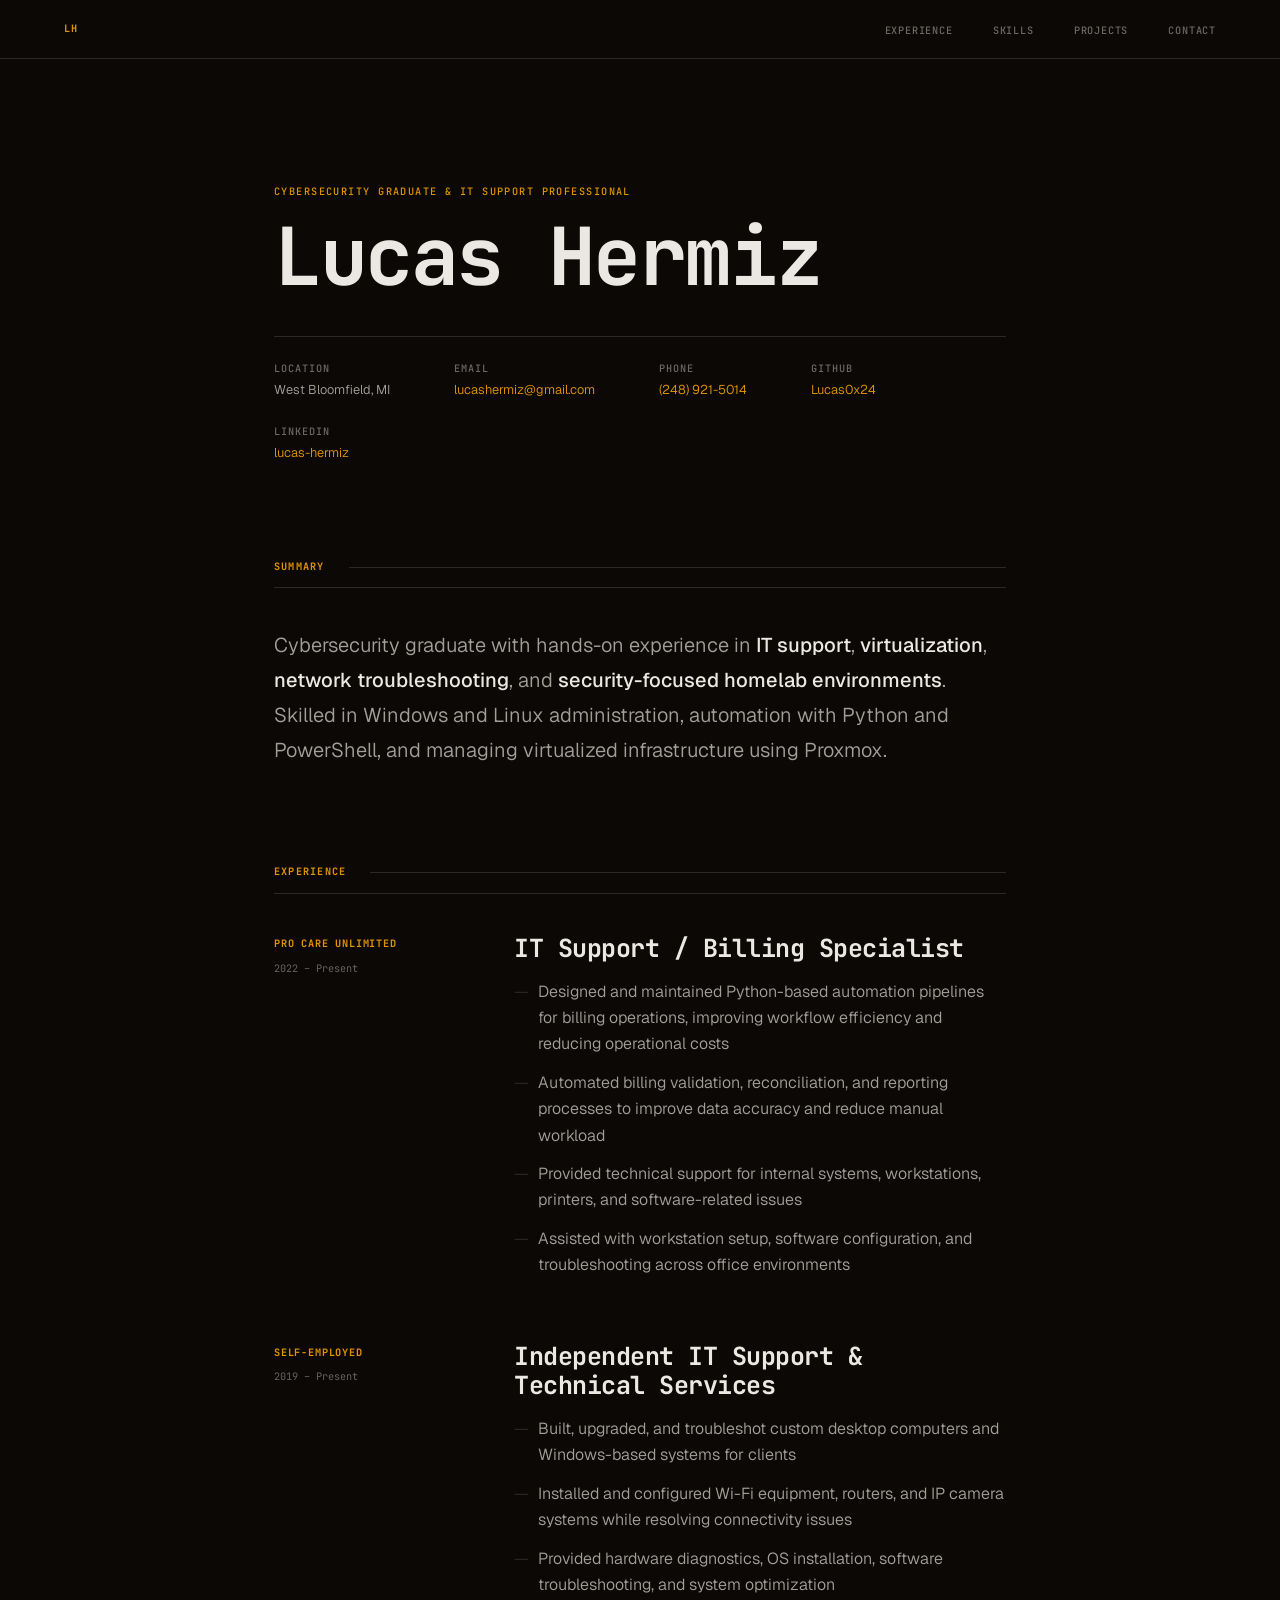
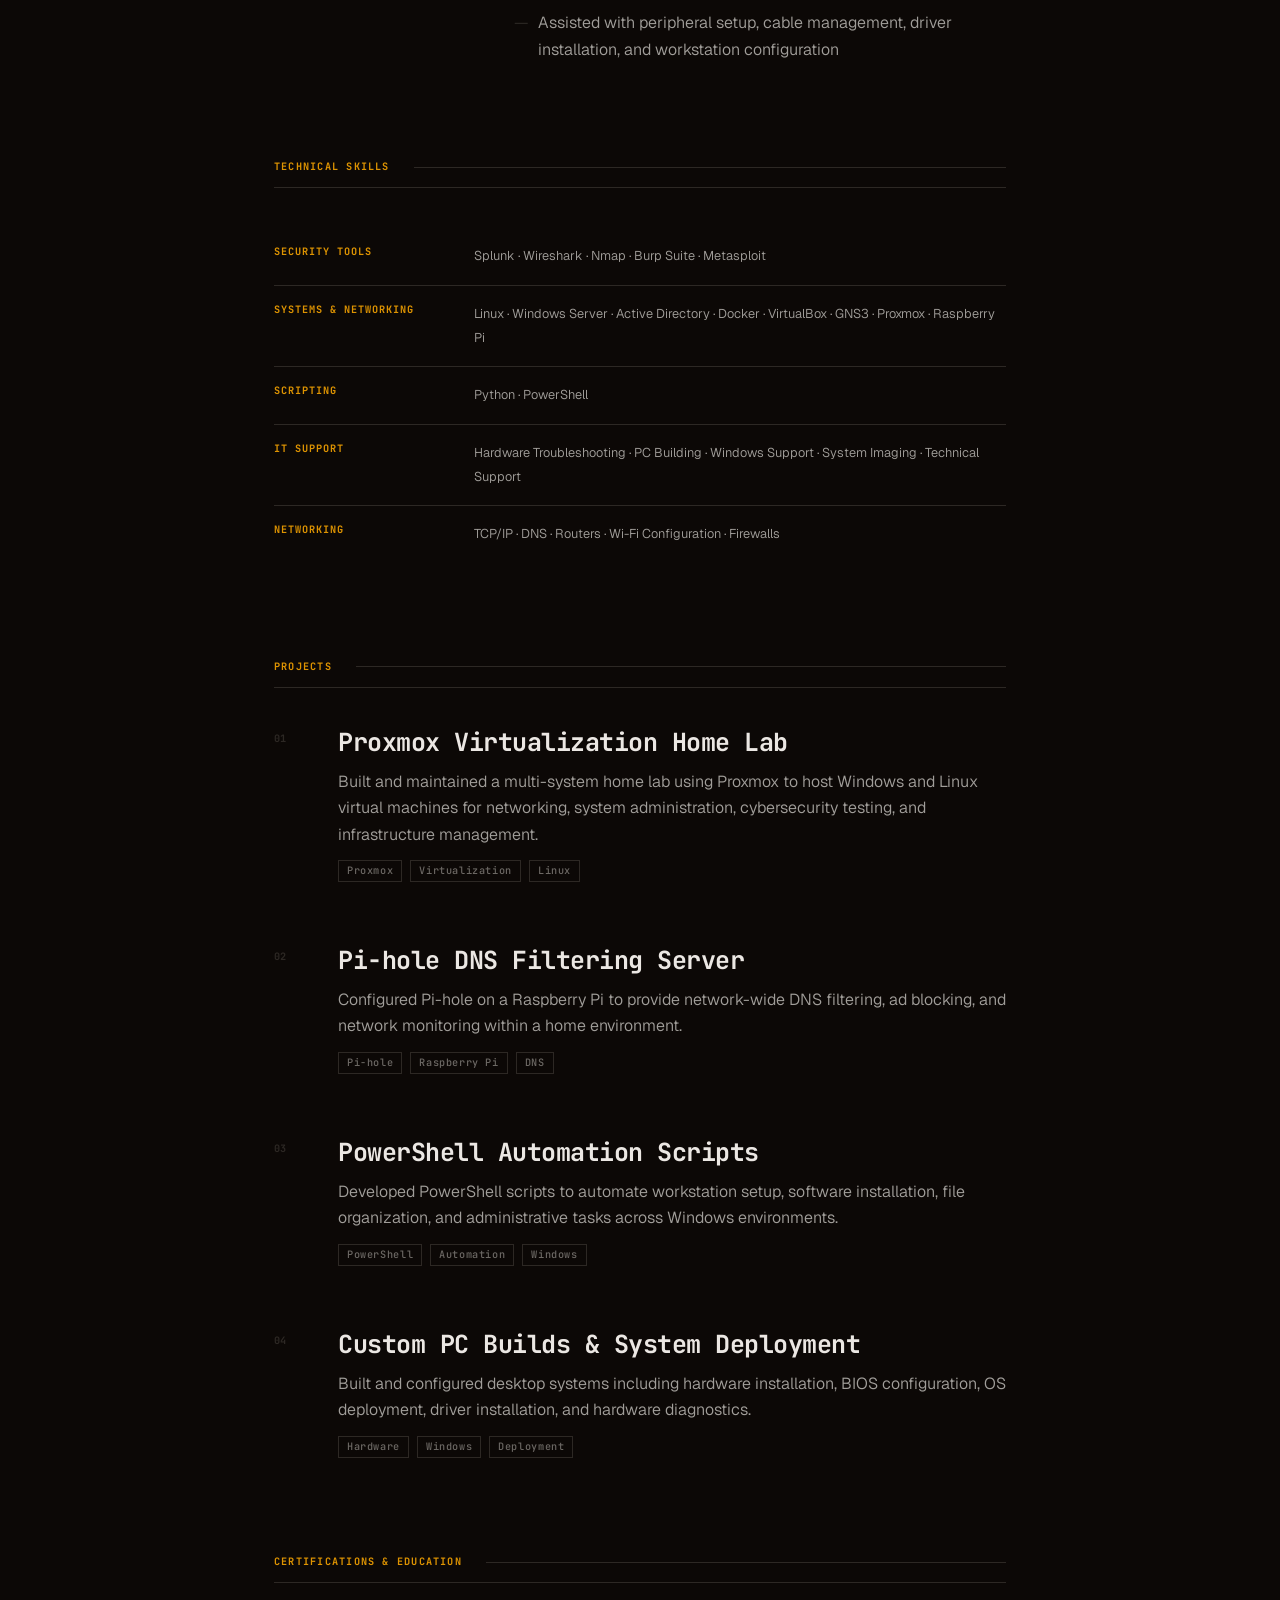
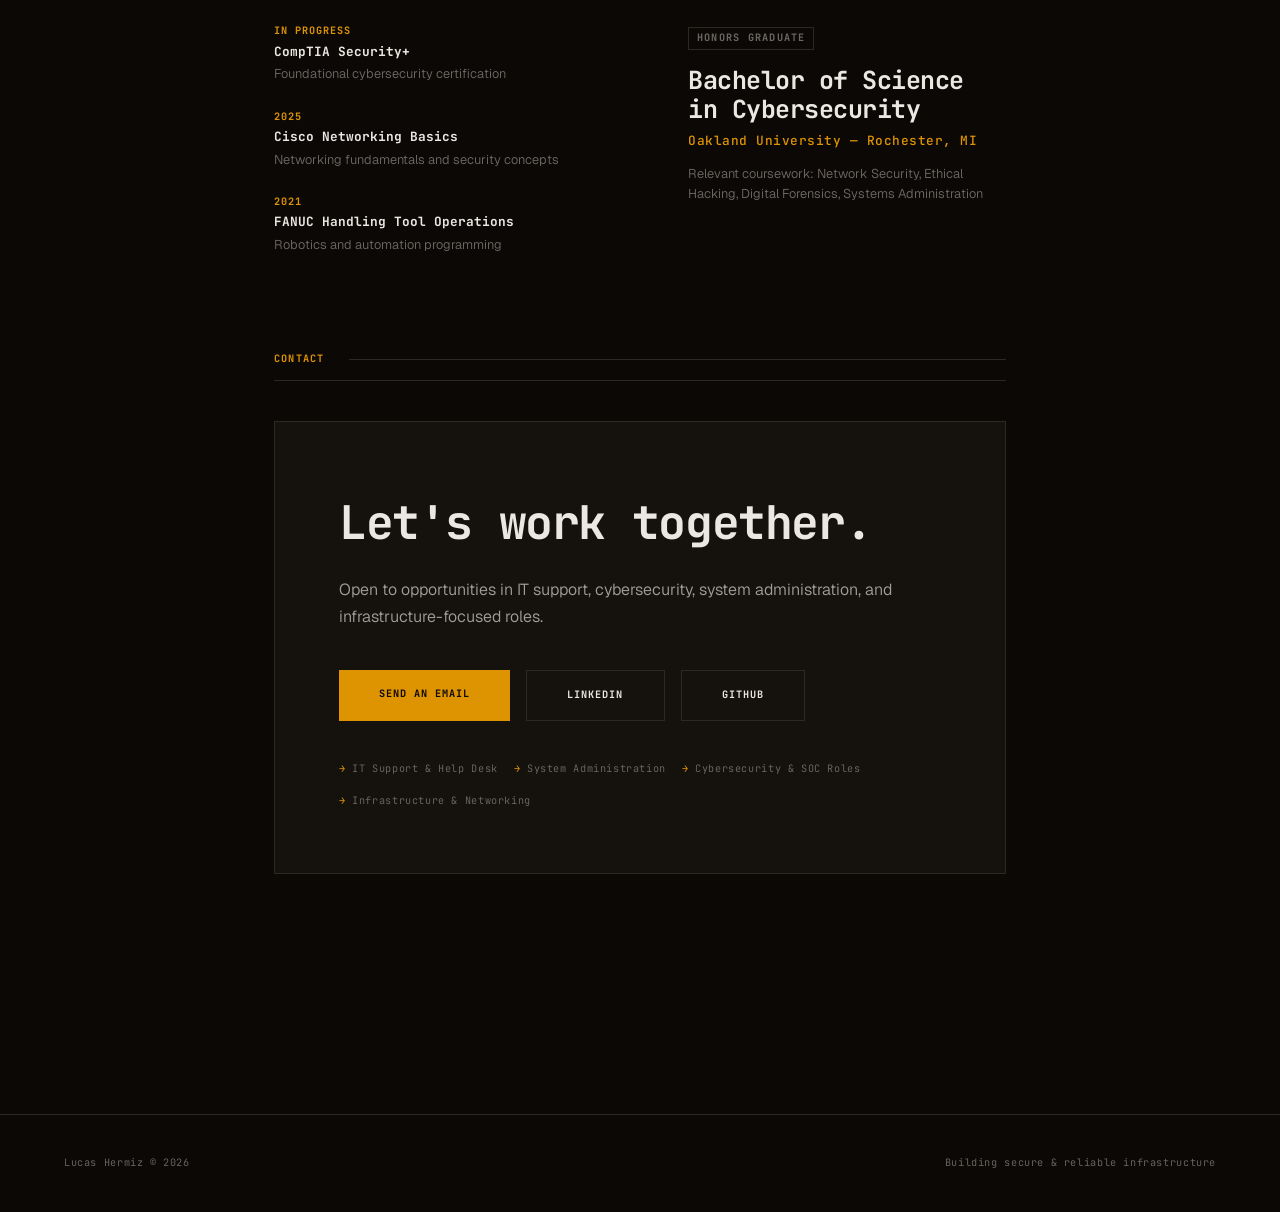
==== commit 0c40b6a4: "New theme" ====
--- a/index.html
+++ b/index.html
@@ -1,455 +1,758 @@
-# Full Updated Website Content
-
-```html
 <!DOCTYPE html>
 <html lang="en">
 <head>
-    <meta charset="UTF-8">
-    <meta name="viewport" content="width=device-width, initial-scale=1.0">
-    <title>Lucas Hermiz | Cybersecurity & IT Support</title>
-    <link rel="stylesheet" href="styles.css">
-    <link href="https://fonts.googleapis.com/css2?family=Space+Grotesk:wght@400;500;600;700&family=Roboto+Mono:wght@400;500;600&display=swap" rel="stylesheet">
+<meta charset="UTF-8">
+<meta name="viewport" content="width=device-width, initial-scale=1.0">
+<title>Lucas Hermiz — Cybersecurity &amp; IT Support</title>
+<link rel="preconnect" href="https://fonts.googleapis.com">
+<link rel="preconnect" href="https://fonts.gstatic.com" crossorigin>
+<link href="https://fonts.googleapis.com/css2?family=JetBrains+Mono:wght@400;500;700&family=Geist:wght@300;400;500&display=swap" rel="stylesheet">
+<style>
+/* Hallmark · macrostructure: Long Document · tone: technical · anchor hue: amber
+ * Pre-emit critique: P5 H5 E5 S4 R5 V5
+ * Nav: minimal top bar · Footer: Ft4 dense typographic
+ */
+
+:root {
+  --color-paper:    oklch(14% 0.008 60);
+  --color-paper-2:  oklch(18% 0.010 60);
+  --color-paper-3:  oklch(23% 0.010 58);
+  --color-rule:     oklch(28% 0.010 60);
+  --color-muted:    oklch(52% 0.008 70);
+  --color-neutral:  oklch(70% 0.007 75);
+  --color-ink:      oklch(93% 0.007 75);
+  --color-accent:   oklch(72% 0.16 75);
+  --color-focus:    oklch(72% 0.16 75);
+
+  --font-display:   "JetBrains Mono", ui-monospace, monospace;
+  --font-body:      "Geist", ui-sans-serif, system-ui, sans-serif;
+
+  --text-xs:        0.64rem;
+  --text-sm:        0.8rem;
+  --text-base:      1rem;
+  --text-md:        1.25rem;
+  --text-lg:        1.5625rem;
+  --text-xl:        1.9531rem;
+  --text-2xl:       2.4414rem;
+  --text-display:   clamp(2.75rem, 5vw + 1rem, 5.25rem);
+  --text-display-s: clamp(1.75rem, 3vw + 0.5rem, 3rem);
+
+  --space-3xs: 0.125rem;
+  --space-2xs: 0.25rem;
+  --space-xs:  0.5rem;
+  --space-sm:  0.75rem;
+  --space-md:  1rem;
+  --space-lg:  1.5rem;
+  --space-xl:  2.5rem;
+  --space-2xl: 4rem;
+  --space-3xl: 6rem;
+  --space-4xl: 9rem;
+
+  --dur-short:   100ms;
+  --dur-mid:     200ms;
+  --ease-out:    cubic-bezier(0.22, 1, 0.36, 1);
+
+  --z-sticky: 200;
+}
+
+html, body { overflow-x: clip; }
+*, *::before, *::after { box-sizing: border-box; margin: 0; padding: 0; }
+
+body {
+  font-family: var(--font-body);
+  font-size: var(--text-base);
+  line-height: 1.6;
+  background: var(--color-paper);
+  color: var(--color-ink);
+  font-weight: 350;
+}
+
+/* ─── Navigation ─── */
+.nav {
+  position: fixed;
+  top: 0; left: 0; right: 0;
+  z-index: var(--z-sticky);
+  display: flex;
+  justify-content: space-between;
+  align-items: center;
+  padding: var(--space-md) var(--space-2xl);
+  background: var(--color-paper);
+  border-bottom: 1px solid var(--color-rule);
+}
+
+.nav-wordmark {
+  font-family: var(--font-display);
+  font-size: var(--text-xs);
+  font-weight: 700;
+  letter-spacing: 0.12em;
+  text-transform: uppercase;
+  color: var(--color-accent);
+  text-decoration: none;
+}
+
+.nav-links {
+  display: flex;
+  list-style: none;
+  gap: var(--space-xl);
+}
+
+.nav-links a {
+  font-family: var(--font-display);
+  font-size: var(--text-xs);
+  font-weight: 500;
+  letter-spacing: 0.08em;
+  text-transform: uppercase;
+  color: var(--color-muted);
+  text-decoration: none;
+  transition: color var(--dur-short) var(--ease-out);
+  white-space: nowrap;
+}
+.nav-links a:hover { color: var(--color-ink); }
+.nav-links a:focus-visible { outline: 2px solid var(--color-focus); outline-offset: 4px; }
+
+/* ─── Document ─── */
+.document {
+  max-width: 860px;
+  margin: 0 auto;
+  padding: calc(var(--space-4xl) + var(--space-xl)) var(--space-2xl) var(--space-4xl);
+}
+
+/* Doc header */
+.doc-header { margin-bottom: var(--space-3xl); }
+
+.doc-role {
+  font-family: var(--font-display);
+  font-size: var(--text-xs);
+  font-weight: 500;
+  letter-spacing: 0.14em;
+  text-transform: uppercase;
+  color: var(--color-accent);
+  margin-bottom: var(--space-md);
+}
+
+.doc-name {
+  font-family: var(--font-display);
+  font-size: var(--text-display);
+  font-weight: 700;
+  line-height: 1.0;
+  letter-spacing: -0.03em;
+  color: var(--color-ink);
+  margin-bottom: var(--space-xl);
+  overflow-wrap: anywhere;
+  min-width: 0;
+}
+
+.doc-meta {
+  display: flex;
+  flex-wrap: wrap;
+  gap: var(--space-lg) var(--space-2xl);
+  padding-top: var(--space-lg);
+  border-top: 1px solid var(--color-rule);
+}
+
+.doc-meta-item {
+  display: flex;
+  flex-direction: column;
+  gap: var(--space-3xs);
+}
+
+.meta-label {
+  font-family: var(--font-display);
+  font-size: var(--text-xs);
+  font-weight: 500;
+  letter-spacing: 0.10em;
+  text-transform: uppercase;
+  color: var(--color-muted);
+}
+
+.meta-value {
+  font-size: var(--text-sm);
+  color: var(--color-neutral);
+}
+
+.meta-value a {
+  color: var(--color-accent);
+  text-decoration: none;
+  transition: color var(--dur-short) var(--ease-out);
+}
+.meta-value a:hover { color: var(--color-ink); }
+.meta-value a:focus-visible { outline: 2px solid var(--color-focus); outline-offset: 3px; }
+
+/* Sections */
+.doc-section { margin-bottom: var(--space-3xl); }
+
+.section-head {
+  display: flex;
+  align-items: center;
+  gap: var(--space-lg);
+  margin-bottom: var(--space-xl);
+  padding-bottom: var(--space-sm);
+  border-bottom: 1px solid var(--color-rule);
+}
+
+.section-label {
+  font-family: var(--font-display);
+  font-size: var(--text-xs);
+  font-weight: 700;
+  letter-spacing: 0.12em;
+  text-transform: uppercase;
+  color: var(--color-accent);
+  white-space: nowrap;
+}
+
+.section-fill {
+  flex: 1;
+  height: 1px;
+  background: var(--color-rule);
+}
+
+/* Summary */
+.summary-body {
+  font-size: var(--text-md);
+  line-height: 1.75;
+  color: var(--color-neutral);
+  max-width: 68ch;
+}
+.summary-body strong { color: var(--color-ink); font-weight: 500; }
+
+/* Experience */
+.exp-list { display: flex; flex-direction: column; gap: var(--space-2xl); }
+
+.exp-item {
+  display: grid;
+  grid-template-columns: 200px 1fr;
+  gap: var(--space-xl);
+}
+
+.exp-meta { padding-top: 0.15em; }
+
+.exp-company {
+  font-family: var(--font-display);
+  font-size: var(--text-xs);
+  font-weight: 700;
+  letter-spacing: 0.08em;
+  text-transform: uppercase;
+  color: var(--color-accent);
+  margin-bottom: var(--space-xs);
+}
+
+.exp-period {
+  font-family: var(--font-display);
+  font-size: var(--text-xs);
+  color: var(--color-muted);
+  font-variant-numeric: tabular-nums;
+}
+
+.exp-role {
+  font-family: var(--font-display);
+  font-size: var(--text-lg);
+  font-weight: 700;
+  color: var(--color-ink);
+  line-height: 1.15;
+  letter-spacing: -0.02em;
+  margin-bottom: var(--space-md);
+}
+
+.exp-bullets { list-style: none; display: flex; flex-direction: column; gap: var(--space-sm); }
+
+.exp-bullets li {
+  font-size: var(--text-base);
+  line-height: 1.65;
+  color: var(--color-neutral);
+  padding-left: var(--space-lg);
+  position: relative;
+}
+.exp-bullets li::before {
+  content: '—';
+  position: absolute;
+  left: 0;
+  color: var(--color-rule);
+}
+
+/* Skills — tabular */
+.skills-table { width: 100%; border-collapse: collapse; }
+
+.skills-table tr { border-bottom: 1px solid var(--color-rule); }
+.skills-table tr:last-child { border-bottom: none; }
+
+.skill-cat {
+  font-family: var(--font-display);
+  font-size: var(--text-xs);
+  font-weight: 700;
+  letter-spacing: 0.10em;
+  text-transform: uppercase;
+  color: var(--color-accent);
+  padding: var(--space-md) var(--space-md) var(--space-md) 0;
+  vertical-align: top;
+  white-space: nowrap;
+  width: 200px;
+}
+
+.skill-items {
+  padding: var(--space-md) 0;
+  font-size: var(--text-sm);
+  color: var(--color-neutral);
+  line-height: 1.9;
+  font-variant-numeric: tabular-nums;
+}
+
+/* Projects */
+.projects-list { display: flex; flex-direction: column; gap: var(--space-2xl); }
+
+.project-item {
+  display: grid;
+  grid-template-columns: 40px 1fr;
+  gap: var(--space-lg);
+}
+
+.project-num {
+  font-family: var(--font-display);
+  font-size: var(--text-xs);
+  font-weight: 700;
+  color: var(--color-rule);
+  font-variant-numeric: tabular-nums;
+  padding-top: 0.3em;
+}
+
+.project-title {
+  font-family: var(--font-display);
+  font-size: var(--text-lg);
+  font-weight: 700;
+  color: var(--color-ink);
+  line-height: 1.15;
+  letter-spacing: -0.02em;
+  margin-bottom: var(--space-sm);
+}
+
+.project-body {
+  font-size: var(--text-base);
+  line-height: 1.65;
+  color: var(--color-neutral);
+  max-width: 64ch;
+  margin-bottom: var(--space-sm);
+}
+
+.project-tags { display: flex; flex-wrap: wrap; gap: var(--space-xs); }
+
+.project-tag {
+  font-family: var(--font-display);
+  font-size: var(--text-xs);
+  font-weight: 500;
+  letter-spacing: 0.06em;
+  color: var(--color-muted);
+  border: 1px solid var(--color-rule);
+  padding: var(--space-3xs) var(--space-xs);
+}
+
+/* Certs + Education */
+.two-col {
+  display: grid;
+  grid-template-columns: 1fr 1fr;
+  gap: var(--space-3xl);
+}
+
+.cert-list { display: flex; flex-direction: column; gap: var(--space-lg); }
+
+.cert-item { display: flex; flex-direction: column; gap: var(--space-3xs); }
+
+.cert-year {
+  font-family: var(--font-display);
+  font-size: var(--text-xs);
+  font-weight: 700;
+  letter-spacing: 0.10em;
+  text-transform: uppercase;
+  color: var(--color-accent);
+  font-variant-numeric: tabular-nums;
+}
+
+.cert-name {
+  font-family: var(--font-display);
+  font-size: var(--text-sm);
+  font-weight: 700;
+  color: var(--color-ink);
+}
+
+.cert-desc { font-size: var(--text-sm); color: var(--color-muted); }
+
+.edu-honors {
+  display: inline-block;
+  font-family: var(--font-display);
+  font-size: var(--text-xs);
+  font-weight: 700;
+  letter-spacing: 0.12em;
+  text-transform: uppercase;
+  color: var(--color-muted);
+  border: 1px solid var(--color-rule);
+  padding: var(--space-3xs) var(--space-xs);
+  margin-bottom: var(--space-md);
+}
+
+.edu-degree {
+  font-family: var(--font-display);
+  font-size: var(--text-lg);
+  font-weight: 700;
+  color: var(--color-ink);
+  line-height: 1.15;
+  letter-spacing: -0.02em;
+  margin-bottom: var(--space-xs);
+}
+
+.edu-school {
+  font-family: var(--font-display);
+  font-size: var(--text-sm);
+  font-weight: 500;
+  color: var(--color-accent);
+  letter-spacing: 0.04em;
+  margin-bottom: var(--space-sm);
+}
+
+.edu-coursework { font-size: var(--text-sm); color: var(--color-muted); line-height: 1.6; }
+
+/* Contact */
+.contact-box {
+  background: var(--color-paper-2);
+  border: 1px solid var(--color-rule);
+  padding: var(--space-2xl);
+}
+
+.contact-heading {
+  font-family: var(--font-display);
+  font-size: var(--text-display-s);
+  font-weight: 700;
+  letter-spacing: -0.03em;
+  color: var(--color-ink);
+  margin-bottom: var(--space-md);
+}
+
+.contact-desc {
+  font-size: var(--text-base);
+  color: var(--color-neutral);
+  line-height: 1.7;
+  max-width: 58ch;
+  margin-bottom: var(--space-xl);
+}
+
+.contact-actions { display: flex; gap: var(--space-md); flex-wrap: wrap; margin-bottom: var(--space-xl); }
+
+.btn {
+  font-family: var(--font-display);
+  font-size: var(--text-xs);
+  font-weight: 700;
+  letter-spacing: 0.10em;
+  text-transform: uppercase;
+  padding: var(--space-md) var(--space-xl);
+  text-decoration: none;
+  display: inline-block;
+  white-space: nowrap;
+  transition: background-color var(--dur-short) var(--ease-out), color var(--dur-short) var(--ease-out), border-color var(--dur-short) var(--ease-out);
+}
+
+.btn-primary { background: var(--color-accent); color: var(--color-paper); }
+.btn-primary:hover { background: var(--color-ink); }
+.btn-primary:focus-visible { outline: 2px solid var(--color-focus); outline-offset: 3px; }
+.btn-primary:active { opacity: 0.9; }
+
+.btn-ghost { background: transparent; color: var(--color-ink); border: 1px solid var(--color-rule); }
+.btn-ghost:hover { border-color: var(--color-neutral); }
+.btn-ghost:focus-visible { outline: 2px solid var(--color-focus); outline-offset: 3px; }
+.btn-ghost:active { opacity: 0.9; }
+
+.opp-list { list-style: none; display: flex; flex-wrap: wrap; gap: var(--space-md); }
+
+.opp-list li {
+  font-family: var(--font-display);
+  font-size: var(--text-xs);
+  letter-spacing: 0.06em;
+  color: var(--color-muted);
+}
+.opp-list li::before { content: '→ '; color: var(--color-accent); }
+
+/* Footer */
+.footer {
+  padding: var(--space-xl) var(--space-2xl);
+  border-top: 1px solid var(--color-rule);
+  display: flex;
+  justify-content: space-between;
+  align-items: center;
+  flex-wrap: wrap;
+  gap: var(--space-md);
+}
+
+.footer-left, .footer-right {
+  font-family: var(--font-display);
+  font-size: var(--text-xs);
+  color: var(--color-muted);
+  letter-spacing: 0.06em;
+}
+
+/* ─── Responsive ─── */
+@media (max-width: 768px) {
+  .nav { padding: var(--space-md) var(--space-lg); }
+  .nav-links { gap: var(--space-lg); }
+  .nav-links li:nth-child(n+3) { display: none; }
+
+  .document { padding: calc(var(--space-3xl) + var(--space-xl)) var(--space-lg) var(--space-3xl); }
+
+  .exp-item { grid-template-columns: 1fr; gap: var(--space-sm); }
+  .exp-meta { display: flex; gap: var(--space-lg); align-items: baseline; flex-wrap: wrap; }
+
+  .two-col { grid-template-columns: 1fr; gap: var(--space-2xl); }
+
+  .project-item { grid-template-columns: 1fr; }
+  .project-num { display: none; }
+}
+
+@media (max-width: 480px) {
+  .skills-table, .skills-table tbody, .skills-table tr, .skills-table td { display: block; }
+  .skill-cat { width: auto; padding-bottom: var(--space-xs); }
+  .skills-table tr { padding: var(--space-md) 0; }
+  .contact-actions { flex-direction: column; }
+  .btn { text-align: center; }
+}
+</style>
 </head>
 <body>
 
-    <!-- Navigation -->
-    <nav class="navbar">
-        <div class="nav-container">
-            <div class="logo">
-                <div class="logo-icon">LH</div>
-                <span>Lucas Hermiz</span>
-            </div>
-            <ul class="nav-links">
-                <li><a href="#summary">Summary</a></li>
-                <li><a href="#experience">Experience</a></li>
-                <li><a href="#skills">Skills</a></li>
-                <li><a href="#projects">Projects</a></li>
-                <li><a href="#certifications">Certifications</a></li>
-                <li><a href="#contact" class="btn-contact">Contact</a></li>
-            </ul>
-        </div>
-    </nav>
-
-    <!-- Hero Section -->
-    <section class="hero">
-        <div class="hero-grid">
-            <div class="hero-content">
-                <div class="hero-badge">CYBERSECURITY • IT SUPPORT • HOMELAB INFRASTRUCTURE</div>
-                <h1 class="hero-name">LUCAS HERMIZ</h1>
-                <p class="hero-tagline">Cybersecurity Graduate & IT Support Professional</p>
-                <div class="hero-divider"></div>
-
-                <p class="hero-description">
-                    Cybersecurity graduate with hands-on experience in <strong>IT support</strong>,
-                    <strong>virtualization</strong>, <strong>network troubleshooting</strong>,
-                    and <strong>security-focused home lab environments</strong>. Experienced with
-                    Windows and Linux systems, automation using Python and PowerShell,
-                    and managing virtualized infrastructure using Proxmox.
-                </p>
-
-                <div class="hero-stats">
-                    <div class="stat-item">
-                        <div class="stat-number">5+</div>
-                        <div class="stat-label">Years Experience</div>
-                    </div>
-
-                    <div class="stat-item">
-                        <div class="stat-number">20+</div>
-                        <div class="stat-label">Systems Built</div>
-                    </div>
-
-                    <div class="stat-item">
-                        <div class="stat-number">10+</div>
-                        <div class="stat-label">Projects Completed</div>
-                    </div>
-                </div>
-
-                <div class="hero-actions">
-                    <a href="#contact" class="btn btn-primary">Get In Touch</a>
-                    <a href="#projects" class="btn btn-secondary">View Projects</a>
-                </div>
-            </div>
-
-            <div class="hero-sidebar">
-                <div class="contact-card">
-                    <h3>CONTACT INFO</h3>
-
-                    <div class="contact-item">
-                        <span class="label">Location</span>
-                        <span class="value">West Bloomfield, MI</span>
-                    </div>
-
-                    <div class="contact-item">
-                        <span class="label">Phone</span>
-                        <span class="value">(248) 921-5014</span>
-                    </div>
-
-                    <div class="contact-item">
-                        <span class="label">Email</span>
-                        <span class="value">lucashermiz@gmail.com</span>
-                    </div>
-
-                    <div class="contact-links">
-                        <a href="https://github.com/Lucas0x24" class="social-link">GitHub</a>
-                        <a href="https://www.linkedin.com/in/lucas-hermiz/" class="social-link">LinkedIn</a>
-                    </div>
-                </div>
-            </div>
-        </div>
-    </section>
-
-    <!-- Summary -->
-    <section id="summary" class="section">
-        <div class="container">
-            <h2 class="section-title">
-                <span class="title-text">Professional Summary</span>
-            </h2>
-
-            <div class="summary-content">
-                <p>
-                    Skilled in <strong>Windows</strong>, <strong>Linux</strong>,
-                    <strong>PowerShell</strong>, <strong>Python</strong>,
-                    <strong>Proxmox</strong>, <strong>Wireshark</strong>,
-                    <strong>Active Directory</strong>, and virtualization technologies.
-                    Hands-on experience building custom PCs, configuring Wi-Fi and networking equipment,
-                    troubleshooting operating systems, and maintaining virtualized lab environments.
-                </p>
-            </div>
-        </div>
-    </section>
-
-    <!-- Experience -->
-    <section id="experience" class="section section-dark">
-        <div class="container">
-            <h2 class="section-title">
-                <span class="title-text">Professional Experience</span>
-            </h2>
-
-            <div class="timeline">
-
-                <div class="timeline-item">
-                    <div class="timeline-marker"></div>
-                    <div class="timeline-content">
-                        <div class="timeline-header">
-                            <div>
-                                <h3>IT Support / Billing Specialist</h3>
-                                <p class="company">Pro Care Unlimited — Southfield, MI</p>
-                            </div>
-                            <span class="duration">2022–Present</span>
-                        </div>
-
-                        <ul class="responsibilities">
-                            <li>Designed and maintained Python-based automation pipelines for billing operations, improving workflow efficiency and reducing operational costs</li>
-                            <li>Automated billing validation, reconciliation, and reporting processes to improve data accuracy and reduce manual workload</li>
-                            <li>Provided technical support for internal systems, workstations, printers, and software-related issues impacting daily operations</li>
-                            <li>Assisted with workstation setup, software configuration, and troubleshooting for employees across office environments</li>
-                        </ul>
-                    </div>
-                </div>
-
-                <div class="timeline-item">
-                    <div class="timeline-marker"></div>
-                    <div class="timeline-content">
-                        <div class="timeline-header">
-                            <div>
-                                <h3>Independent Contractor — IT Support & Technical Services</h3>
-                                <p class="company">Self-Employed</p>
-                            </div>
-                            <span class="duration">2019–Present</span>
-                        </div>
-
-                        <ul class="responsibilities">
-                            <li>Built, upgraded, and troubleshot custom desktop computers and Windows-based systems for clients</li>
-                            <li>Installed and configured Wi-Fi equipment, routers, and IP camera systems while resolving connectivity and network issues</li>
-                            <li>Provided technical support involving hardware diagnostics, operating system installation, software troubleshooting, and system optimization</li>
-                            <li>Assisted with peripheral setup, cable management, driver installation, and workstation configuration</li>
-                        </ul>
-                    </div>
-                </div>
-
-            </div>
-        </div>
-    </section>
-
-    <!-- Skills -->
-    <section id="skills" class="section">
-        <div class="container">
-            <h2 class="section-title">
-                <span class="title-text">Technical Skills</span>
-            </h2>
-
-            <div class="skills-grid">
-
-                <div class="skill-box">
-                    <div class="skill-header">
-                        <div class="skill-icon">🛡️</div>
-                        <h3>Security Tools</h3>
-                    </div>
-                    <div class="skill-list">
-                        <span class="skill-tag">Splunk</span>
-                        <span class="skill-tag">Wireshark</span>
-                        <span class="skill-tag">Nmap</span>
-                        <span class="skill-tag">Burp Suite</span>
-                        <span class="skill-tag">Metasploit</span>
-                    </div>
-                </div>
-
-                <div class="skill-box">
-                    <div class="skill-header">
-                        <div class="skill-icon">💻</div>
-                        <h3>Systems / Networking</h3>
-                    </div>
-                    <div class="skill-list">
-                        <span class="skill-tag">Linux</span>
-                        <span class="skill-tag">Windows Server</span>
-                        <span class="skill-tag">Active Directory</span>
-                        <span class="skill-tag">Docker</span>
-                        <span class="skill-tag">VirtualBox</span>
-                        <span class="skill-tag">GNS3</span>
-                        <span class="skill-tag">Proxmox</span>
-                        <span class="skill-tag">Raspberry Pi</span>
-                    </div>
-                </div>
-
-                <div class="skill-box">
-                    <div class="skill-header">
-                        <div class="skill-icon">⚡</div>
-                        <h3>Scripting / Automation</h3>
-                    </div>
-                    <div class="skill-list">
-                        <span class="skill-tag">Python</span>
-                        <span class="skill-tag">PowerShell</span>
-                    </div>
-                </div>
-
-                <div class="skill-box">
-                    <div class="skill-header">
-                        <div class="skill-icon">🖥️</div>
-                        <h3>IT Support</h3>
-                    </div>
-                    <div class="skill-list">
-                        <span class="skill-tag">Hardware Troubleshooting</span>
-                        <span class="skill-tag">PC Building</span>
-                        <span class="skill-tag">Windows Support</span>
-                        <span class="skill-tag">Networking</span>
-                        <span class="skill-tag">System Imaging</span>
-                        <span class="skill-tag">Technical Support</span>
-                    </div>
-                </div>
-
-                <div class="skill-box">
-                    <div class="skill-header">
-                        <div class="skill-icon">🌐</div>
-                        <h3>Networking</h3>
-                    </div>
-                    <div class="skill-list">
-                        <span class="skill-tag">TCP/IP</span>
-                        <span class="skill-tag">DNS</span>
-                        <span class="skill-tag">Routers</span>
-                        <span class="skill-tag">Wi-Fi Configuration</span>
-                        <span class="skill-tag">Firewalls</span>
-                    </div>
-                </div>
-
-            </div>
-        </div>
-    </section>
-
-    <!-- Projects -->
-    <section id="projects" class="section section-dark">
-        <div class="container">
-            <h2 class="section-title">
-                <span class="title-text">Featured Projects</span>
-            </h2>
-
-            <div class="projects-grid">
-
-                <div class="project-card">
-                    <div class="project-number">01</div>
-                    <h3>Proxmox Virtualization Home Lab</h3>
-                    <p>
-                        Built and maintained a multi-system home lab using Proxmox to host
-                        Windows and Linux virtual machines for networking, system administration,
-                        cybersecurity testing, and infrastructure management.
-                    </p>
-                    <div class="project-tags">
-                        <span>Proxmox</span>
-                        <span>Virtualization</span>
-                        <span>Linux</span>
-                    </div>
-                </div>
-
-                <div class="project-card">
-                    <div class="project-number">02</div>
-                    <h3>Pi-hole DNS Filtering Server</h3>
-                    <p>
-                        Configured Pi-hole on a Raspberry Pi to provide network-wide DNS filtering,
-                        ad blocking, and network monitoring within a home environment.
-                    </p>
-                    <div class="project-tags">
-                        <span>Pi-hole</span>
-                        <span>Raspberry Pi</span>
-                        <span>DNS</span>
-                    </div>
-                </div>
-
-                <div class="project-card">
-                    <div class="project-number">03</div>
-                    <h3>PowerShell Automation Scripts</h3>
-                    <p>
-                        Developed PowerShell scripts to automate workstation setup,
-                        software installation, file organization, and administrative tasks.
-                    </p>
-                    <div class="project-tags">
-                        <span>PowerShell</span>
-                        <span>Automation</span>
-                        <span>Windows</span>
-                    </div>
-                </div>
-
-                <div class="project-card">
-                    <div class="project-number">04</div>
-                    <h3>Custom PC Builds & System Deployment</h3>
-                    <p>
-                        Built and configured desktop systems including hardware installation,
-                        BIOS configuration, operating system deployment, driver installation,
-                        and hardware diagnostics.
-                    </p>
-                    <div class="project-tags">
-                        <span>Hardware</span>
-                        <span>Windows</span>
-                        <span>Deployment</span>
-                    </div>
-                </div>
-
-            </div>
-        </div>
-    </section>
-
-    <!-- Certifications -->
-    <section id="certifications" class="section">
-        <div class="container">
-            <h2 class="section-title">
-                <span class="title-text">Certifications</span>
-            </h2>
-            
-            <div class="cert-card">
-                <div class="cert-badge">In Progress</div>
-                <h3>CompTIA Security+</h3>
-                <p>Foundational cybersecurity certification</p>
-            </div>
-
-            <div class="cert-card">
-                <div class="cert-badge">2025</div>
-                <h3>Cisco Networking Basics</h3>
-                <p>Networking fundamentals and security concepts</p>
-            </div>
-
-            <div class="cert-card">
-                <div class="cert-badge">2021</div>
-                <h3>FANUC Handling Tool Operations</h3>
-                <p>Robotics and automation programming</p>
-            </div>
-
-        </div>
-    </section>
-
-    <!-- Education -->
-    <section id="education" class="section section-dark">
-        <div class="container">
-            <h2 class="section-title">
-                <span class="title-text">Education</span>
-            </h2>
-
-            <div class="education-card">
-                <div class="edu-header">
-                    <h3>Bachelor of Science in Cybersecurity</h3>
-                    <span class="edu-badge">HONORS GRADUATE</span>
-                </div>
-
-                <p class="edu-school">Oakland University — Rochester, MI</p>
-                <p class="edu-details">
-                    Relevant Coursework: Network Security, Ethical Hacking,
-                    Digital Forensics, Systems Administration
-                </p>
-            </div>
-        </div>
-    </section>
-
-    <!-- Contact -->
-    <section id="contact" class="section">
-        <div class="contact-split-container">
-
-            <div class="contact-left">
-                <h2 class="contact-heading">Let's Work Together</h2>
-
-                <p class="contact-description">
-                    Open to opportunities in IT support, cybersecurity,
-                    system administration, and infrastructure-focused roles.
-                </p>
-
-                <div class="contact-methods">
-
-                    <div class="method-item">
-                        <div class="method-details">
-                            <h4>Email</h4>
-                            <a href="mailto:lucashermiz@gmail.com">lucashermiz@gmail.com</a>
-                        </div>
-                    </div>
-
-                    <div class="method-item">
-                        <div class="method-details">
-                            <h4>Phone</h4>
-                            <a href="tel:+12489215014">(248) 921-5014</a>
-                        </div>
-                    </div>
-
-                    <div class="method-item">
-                        <div class="method-details">
-                            <h4>Location</h4>
-                            <p>West Bloomfield, MI</p>
-                        </div>
-                    </div>
-
-                </div>
-            </div>
-
-            <div class="contact-right">
-                <div class="contact-cta-card">
-                    <h3>Available for Opportunities</h3>
-
-                    <p>Currently seeking roles in:</p>
-
-                    <ul class="opportunity-list">
-                        <li>IT Support & Help Desk</li>
-                        <li>System Administration</li>
-                        <li>Cybersecurity & SOC Roles</li>
-                        <li>Infrastructure & Networking</li>
-                    </ul>
-
-                    <div class="cta-buttons">
-                        <a href="mailto:lucashermiz@gmail.com" class="btn btn-primary btn-block">Send Email</a>
-                        <a href="https://www.linkedin.com/in/lucas-hermiz/" class="btn btn-secondary btn-block" target="_blank">Connect on LinkedIn</a>
-                    </div>
-                </div>
-            </div>
-
-        </div>
-    </section>
-
-    <!-- Footer -->
-    <footer class="footer">
-        <div class="container">
-            <div class="footer-content">
-                <p>&copy; 2026 Lucas Hermiz. All Rights Reserved.</p>
-                <p class="footer-tagline">Building Secure & Reliable Infrastructure</p>
-            </div>
-        </div>
-    </footer>
-
-    <script src="script.js"></script>
+<nav class="nav" id="top">
+  <a href="#top" class="nav-wordmark">LH</a>
+  <ul class="nav-links">
+    <li><a href="#experience">Experience</a></li>
+    <li><a href="#skills">Skills</a></li>
+    <li><a href="#projects">Projects</a></li>
+    <li><a href="#contact">Contact</a></li>
+  </ul>
+</nav>
+
+<main class="document">
+
+  <header class="doc-header" id="summary">
+    <p class="doc-role">Cybersecurity Graduate &amp; IT Support Professional</p>
+    <h1 class="doc-name">Lucas Hermiz</h1>
+    <div class="doc-meta">
+      <div class="doc-meta-item">
+        <span class="meta-label">Location</span>
+        <span class="meta-value">West Bloomfield, MI</span>
+      </div>
+      <div class="doc-meta-item">
+        <span class="meta-label">Email</span>
+        <span class="meta-value"><a href="mailto:lucashermiz@gmail.com">lucashermiz@gmail.com</a></span>
+      </div>
+      <div class="doc-meta-item">
+        <span class="meta-label">Phone</span>
+        <span class="meta-value"><a href="tel:+12489215014">(248) 921-5014</a></span>
+      </div>
+      <div class="doc-meta-item">
+        <span class="meta-label">GitHub</span>
+        <span class="meta-value"><a href="https://github.com/Lucas0x24" target="_blank" rel="noopener">Lucas0x24</a></span>
+      </div>
+      <div class="doc-meta-item">
+        <span class="meta-label">LinkedIn</span>
+        <span class="meta-value"><a href="https://www.linkedin.com/in/lucas-hermiz/" target="_blank" rel="noopener">lucas-hermiz</a></span>
+      </div>
+    </div>
+  </header>
+
+  <section class="doc-section">
+    <div class="section-head">
+      <span class="section-label">Summary</span>
+      <div class="section-fill"></div>
+    </div>
+    <p class="summary-body">
+      Cybersecurity graduate with hands-on experience in <strong>IT support</strong>,
+      <strong>virtualization</strong>, <strong>network troubleshooting</strong>,
+      and <strong>security-focused homelab environments</strong>. Skilled in Windows
+      and Linux administration, automation with Python and PowerShell, and managing
+      virtualized infrastructure using Proxmox.
+    </p>
+  </section>
+
+  <section class="doc-section" id="experience">
+    <div class="section-head">
+      <span class="section-label">Experience</span>
+      <div class="section-fill"></div>
+    </div>
+    <div class="exp-list">
+      <div class="exp-item">
+        <div class="exp-meta">
+          <p class="exp-company">Pro Care Unlimited</p>
+          <p class="exp-period">2022 – Present</p>
+        </div>
+        <div>
+          <h3 class="exp-role">IT Support / Billing Specialist</h3>
+          <ul class="exp-bullets">
+            <li>Designed and maintained Python-based automation pipelines for billing operations, improving workflow efficiency and reducing operational costs</li>
+            <li>Automated billing validation, reconciliation, and reporting processes to improve data accuracy and reduce manual workload</li>
+            <li>Provided technical support for internal systems, workstations, printers, and software-related issues</li>
+            <li>Assisted with workstation setup, software configuration, and troubleshooting across office environments</li>
+          </ul>
+        </div>
+      </div>
+      <div class="exp-item">
+        <div class="exp-meta">
+          <p class="exp-company">Self-Employed</p>
+          <p class="exp-period">2019 – Present</p>
+        </div>
+        <div>
+          <h3 class="exp-role">Independent IT Support &amp; Technical Services</h3>
+          <ul class="exp-bullets">
+            <li>Built, upgraded, and troubleshot custom desktop computers and Windows-based systems for clients</li>
+            <li>Installed and configured Wi-Fi equipment, routers, and IP camera systems while resolving connectivity issues</li>
+            <li>Provided hardware diagnostics, OS installation, software troubleshooting, and system optimization</li>
+            <li>Assisted with peripheral setup, cable management, driver installation, and workstation configuration</li>
+          </ul>
+        </div>
+      </div>
+    </div>
+  </section>
+
+  <section class="doc-section" id="skills">
+    <div class="section-head">
+      <span class="section-label">Technical Skills</span>
+      <div class="section-fill"></div>
+    </div>
+    <table class="skills-table">
+      <tbody>
+        <tr>
+          <td class="skill-cat">Security Tools</td>
+          <td class="skill-items">Splunk &middot; Wireshark &middot; Nmap &middot; Burp Suite &middot; Metasploit</td>
+        </tr>
+        <tr>
+          <td class="skill-cat">Systems &amp; Networking</td>
+          <td class="skill-items">Linux &middot; Windows Server &middot; Active Directory &middot; Docker &middot; VirtualBox &middot; GNS3 &middot; Proxmox &middot; Raspberry Pi</td>
+        </tr>
+        <tr>
+          <td class="skill-cat">Scripting</td>
+          <td class="skill-items">Python &middot; PowerShell</td>
+        </tr>
+        <tr>
+          <td class="skill-cat">IT Support</td>
+          <td class="skill-items">Hardware Troubleshooting &middot; PC Building &middot; Windows Support &middot; System Imaging &middot; Technical Support</td>
+        </tr>
+        <tr>
+          <td class="skill-cat">Networking</td>
+          <td class="skill-items">TCP/IP &middot; DNS &middot; Routers &middot; Wi-Fi Configuration &middot; Firewalls</td>
+        </tr>
+      </tbody>
+    </table>
+  </section>
+
+  <section class="doc-section" id="projects">
+    <div class="section-head">
+      <span class="section-label">Projects</span>
+      <div class="section-fill"></div>
+    </div>
+    <div class="projects-list">
+      <div class="project-item">
+        <span class="project-num">01</span>
+        <div>
+          <h3 class="project-title">Proxmox Virtualization Home Lab</h3>
+          <p class="project-body">Built and maintained a multi-system home lab using Proxmox to host Windows and Linux virtual machines for networking, system administration, cybersecurity testing, and infrastructure management.</p>
+          <div class="project-tags">
+            <span class="project-tag">Proxmox</span>
+            <span class="project-tag">Virtualization</span>
+            <span class="project-tag">Linux</span>
+          </div>
+        </div>
+      </div>
+      <div class="project-item">
+        <span class="project-num">02</span>
+        <div>
+          <h3 class="project-title">Pi-hole DNS Filtering Server</h3>
+          <p class="project-body">Configured Pi-hole on a Raspberry Pi to provide network-wide DNS filtering, ad blocking, and network monitoring within a home environment.</p>
+          <div class="project-tags">
+            <span class="project-tag">Pi-hole</span>
+            <span class="project-tag">Raspberry Pi</span>
+            <span class="project-tag">DNS</span>
+          </div>
+        </div>
+      </div>
+      <div class="project-item">
+        <span class="project-num">03</span>
+        <div>
+          <h3 class="project-title">PowerShell Automation Scripts</h3>
+          <p class="project-body">Developed PowerShell scripts to automate workstation setup, software installation, file organization, and administrative tasks across Windows environments.</p>
+          <div class="project-tags">
+            <span class="project-tag">PowerShell</span>
+            <span class="project-tag">Automation</span>
+            <span class="project-tag">Windows</span>
+          </div>
+        </div>
+      </div>
+      <div class="project-item">
+        <span class="project-num">04</span>
+        <div>
+          <h3 class="project-title">Custom PC Builds &amp; System Deployment</h3>
+          <p class="project-body">Built and configured desktop systems including hardware installation, BIOS configuration, OS deployment, driver installation, and hardware diagnostics.</p>
+          <div class="project-tags">
+            <span class="project-tag">Hardware</span>
+            <span class="project-tag">Windows</span>
+            <span class="project-tag">Deployment</span>
+          </div>
+        </div>
+      </div>
+    </div>
+  </section>
+
+  <section class="doc-section" id="certifications">
+    <div class="section-head">
+      <span class="section-label">Certifications &amp; Education</span>
+      <div class="section-fill"></div>
+    </div>
+    <div class="two-col">
+      <div class="cert-list">
+        <div class="cert-item">
+          <span class="cert-year">In Progress</span>
+          <span class="cert-name">CompTIA Security+</span>
+          <span class="cert-desc">Foundational cybersecurity certification</span>
+        </div>
+        <div class="cert-item">
+          <span class="cert-year">2025</span>
+          <span class="cert-name">Cisco Networking Basics</span>
+          <span class="cert-desc">Networking fundamentals and security concepts</span>
+        </div>
+        <div class="cert-item">
+          <span class="cert-year">2021</span>
+          <span class="cert-name">FANUC Handling Tool Operations</span>
+          <span class="cert-desc">Robotics and automation programming</span>
+        </div>
+      </div>
+      <div>
+        <span class="edu-honors">Honors Graduate</span>
+        <h3 class="edu-degree">Bachelor of Science in Cybersecurity</h3>
+        <p class="edu-school">Oakland University — Rochester, MI</p>
+        <p class="edu-coursework">Relevant coursework: Network Security, Ethical Hacking, Digital Forensics, Systems Administration</p>
+      </div>
+    </div>
+  </section>
+
+  <section class="doc-section" id="contact">
+    <div class="section-head">
+      <span class="section-label">Contact</span>
+      <div class="section-fill"></div>
+    </div>
+    <div class="contact-box">
+      <h2 class="contact-heading">Let's work together.</h2>
+      <p class="contact-desc">Open to opportunities in IT support, cybersecurity, system administration, and infrastructure-focused roles.</p>
+      <div class="contact-actions">
+        <a href="mailto:lucashermiz@gmail.com" class="btn btn-primary">Send an email</a>
+        <a href="https://www.linkedin.com/in/lucas-hermiz/" class="btn btn-ghost" target="_blank" rel="noopener">LinkedIn</a>
+        <a href="https://github.com/Lucas0x24" class="btn btn-ghost" target="_blank" rel="noopener">GitHub</a>
+      </div>
+      <ul class="opp-list">
+        <li>IT Support &amp; Help Desk</li>
+        <li>System Administration</li>
+        <li>Cybersecurity &amp; SOC Roles</li>
+        <li>Infrastructure &amp; Networking</li>
+      </ul>
+    </div>
+  </section>
+
+</main>
+
+<footer class="footer">
+  <span class="footer-left">Lucas Hermiz &copy; 2026</span>
+  <span class="footer-right">Building secure &amp; reliable infrastructure</span>
+</footer>
+
 </body>
 </html>
-```
-
-This version matches your updated resume much better and makes you look stronger for IT support, sysadmin, infrastructure, and entry-level cybersecurity positions.
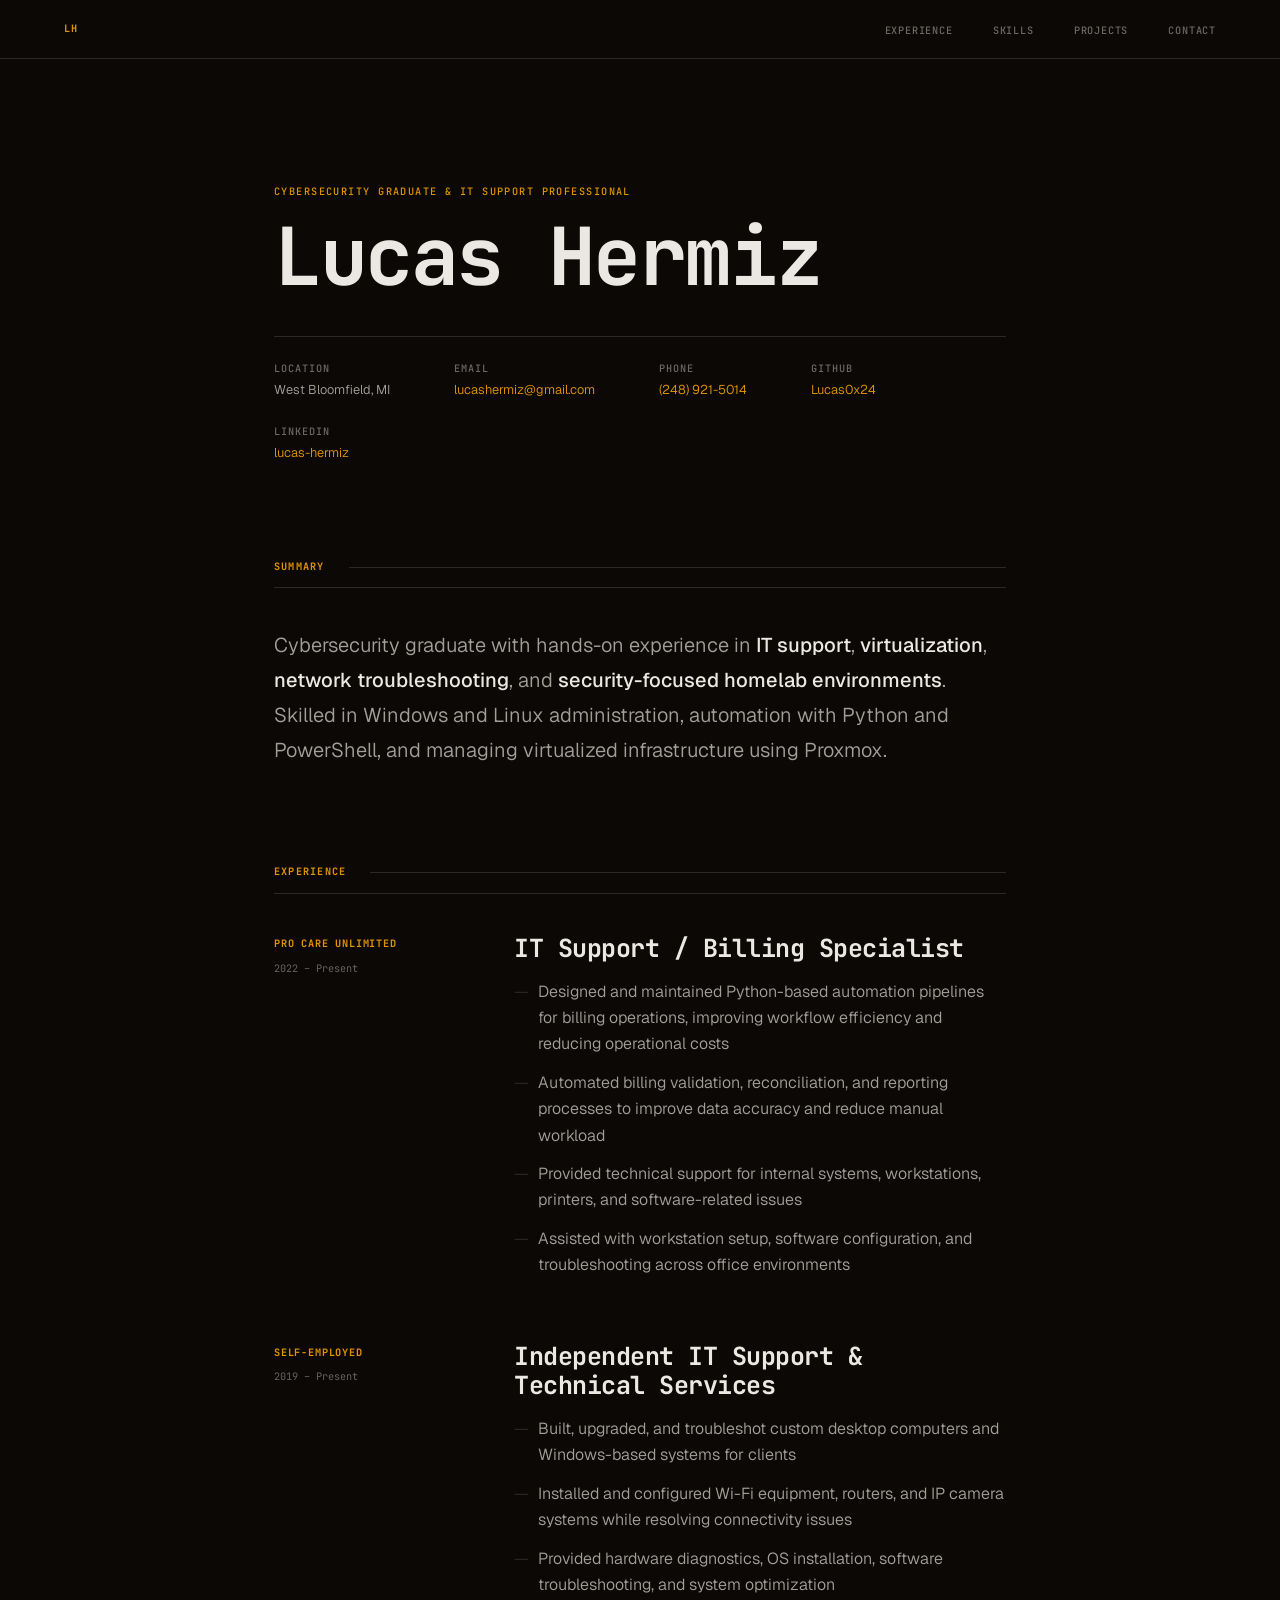
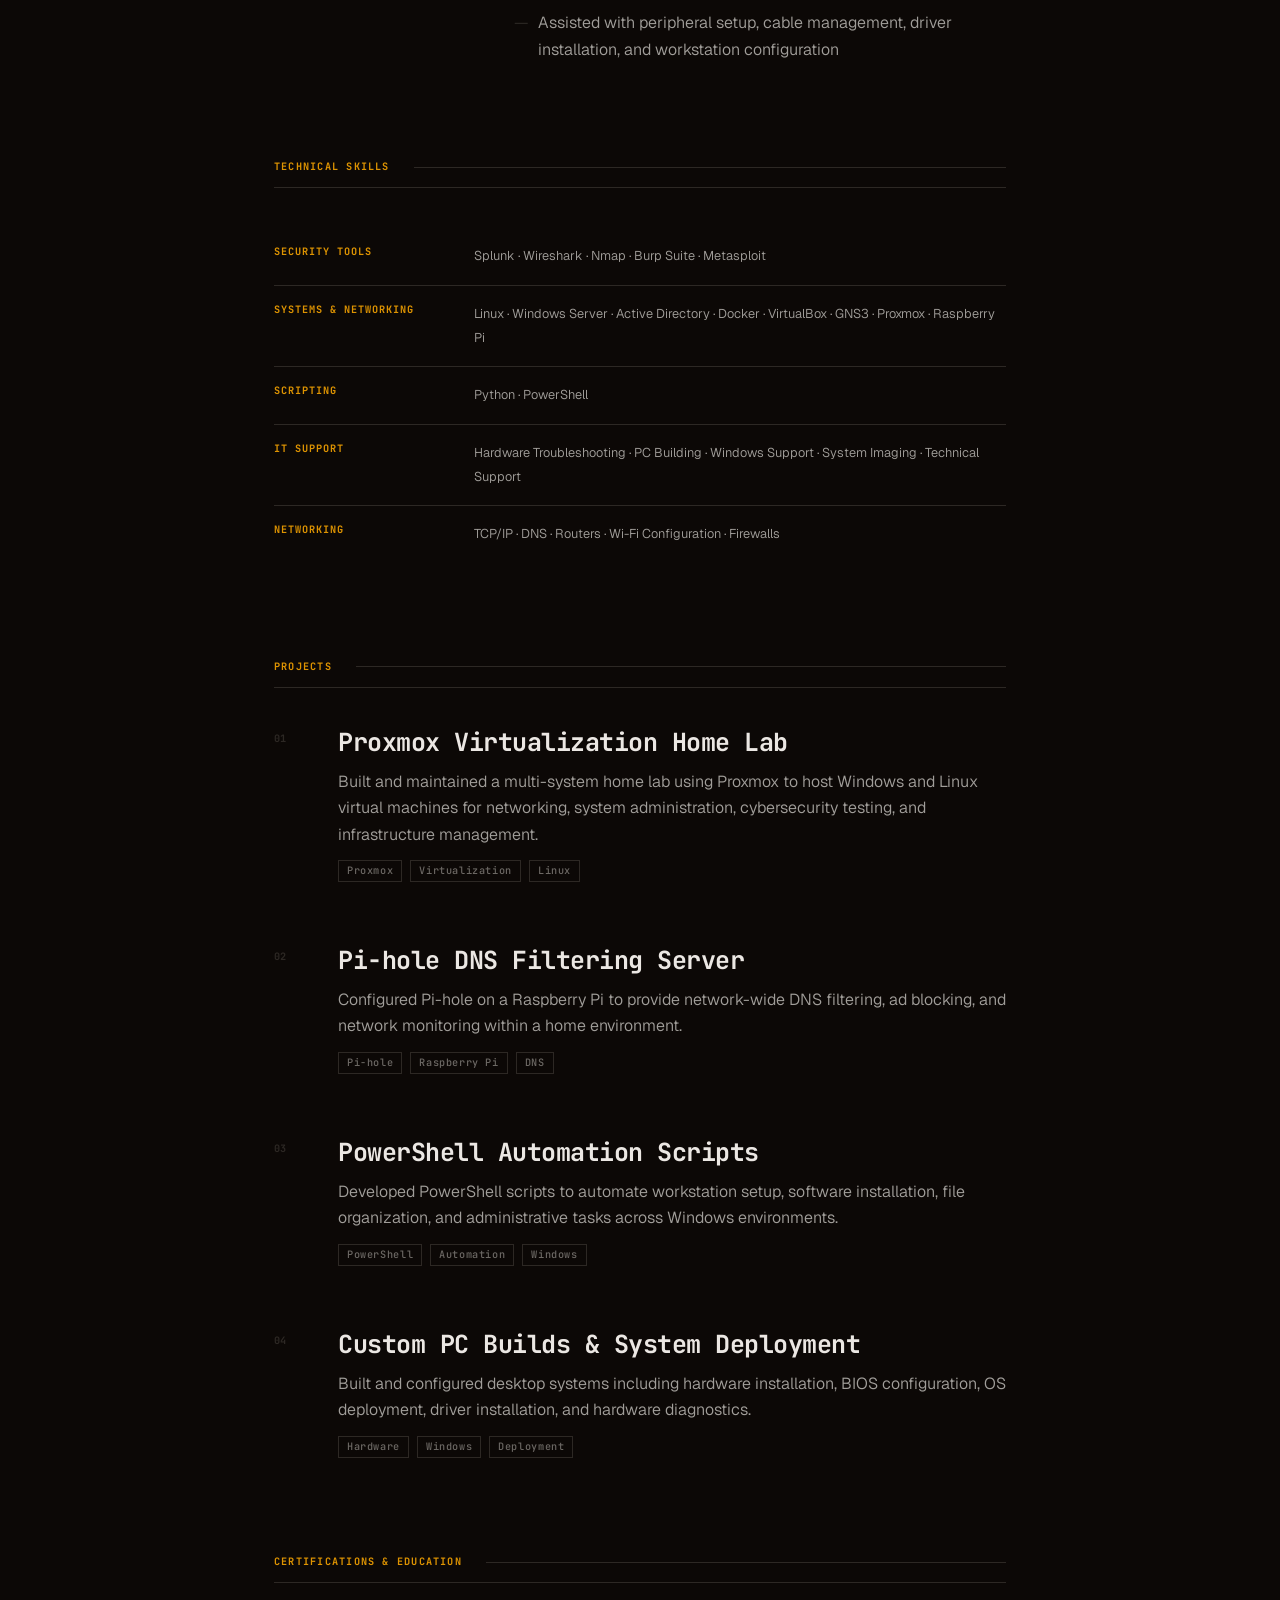
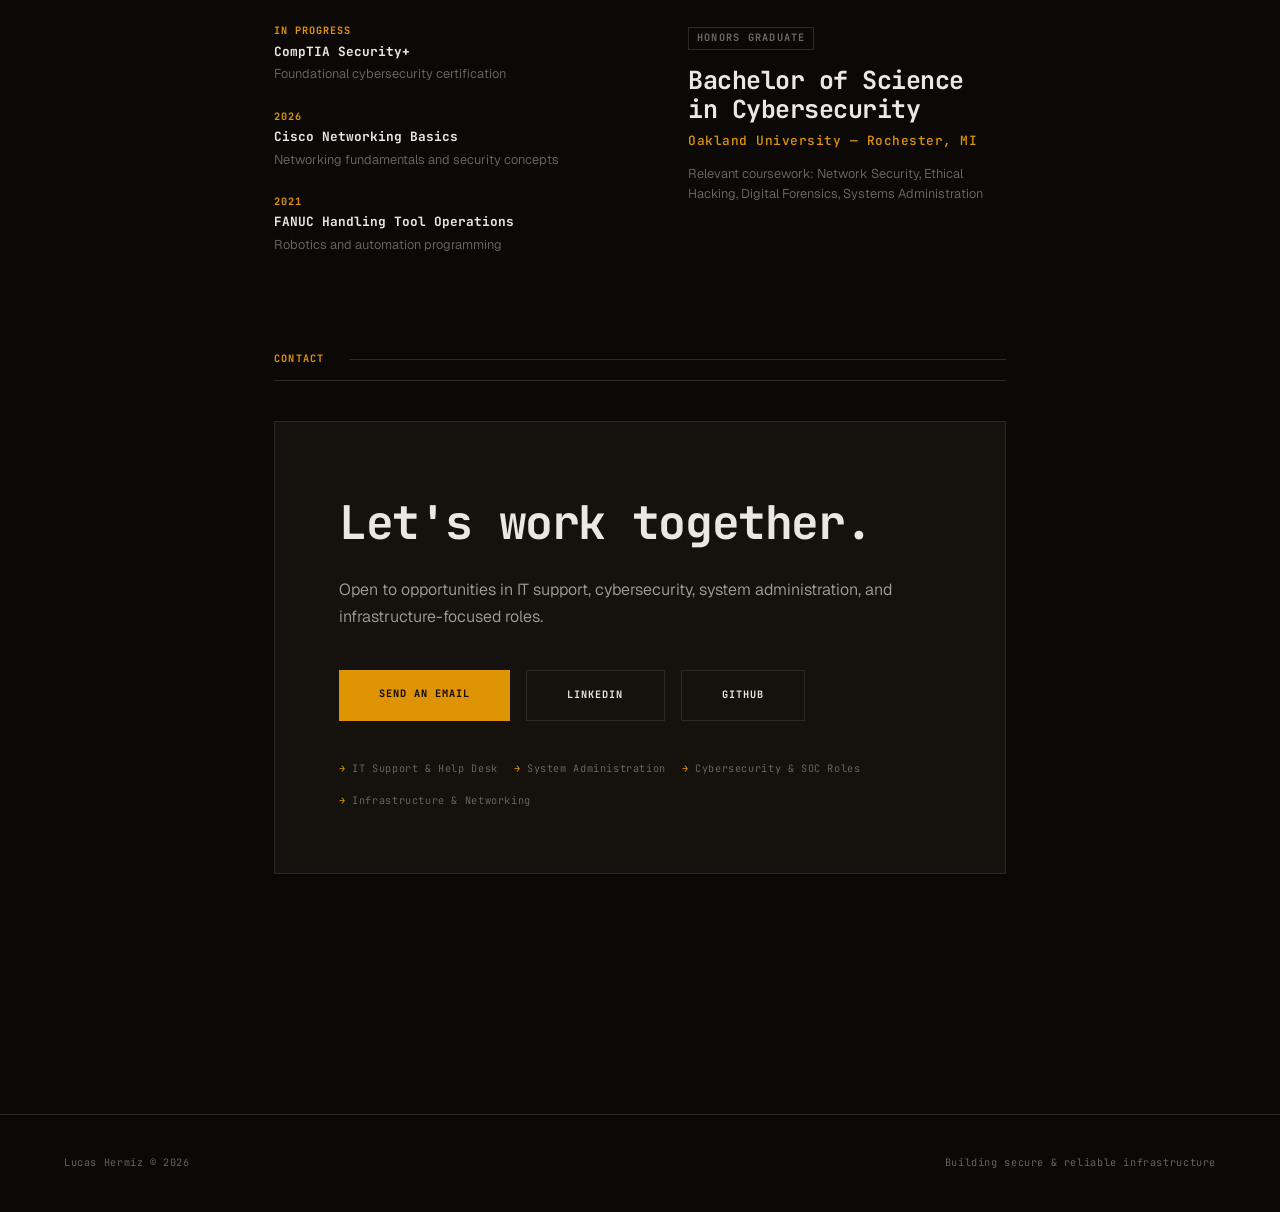
==== commit 9dd6327f: "Update print statement from 'Hello' to 'Goodbye'" ====
--- a/index.html
+++ b/index.html
@@ -706,7 +706,7 @@
           <span class="cert-desc">Foundational cybersecurity certification</span>
         </div>
         <div class="cert-item">
-          <span class="cert-year">2025</span>
+          <span class="cert-year">2026</span>
           <span class="cert-name">Cisco Networking Basics</span>
           <span class="cert-desc">Networking fundamentals and security concepts</span>
         </div>
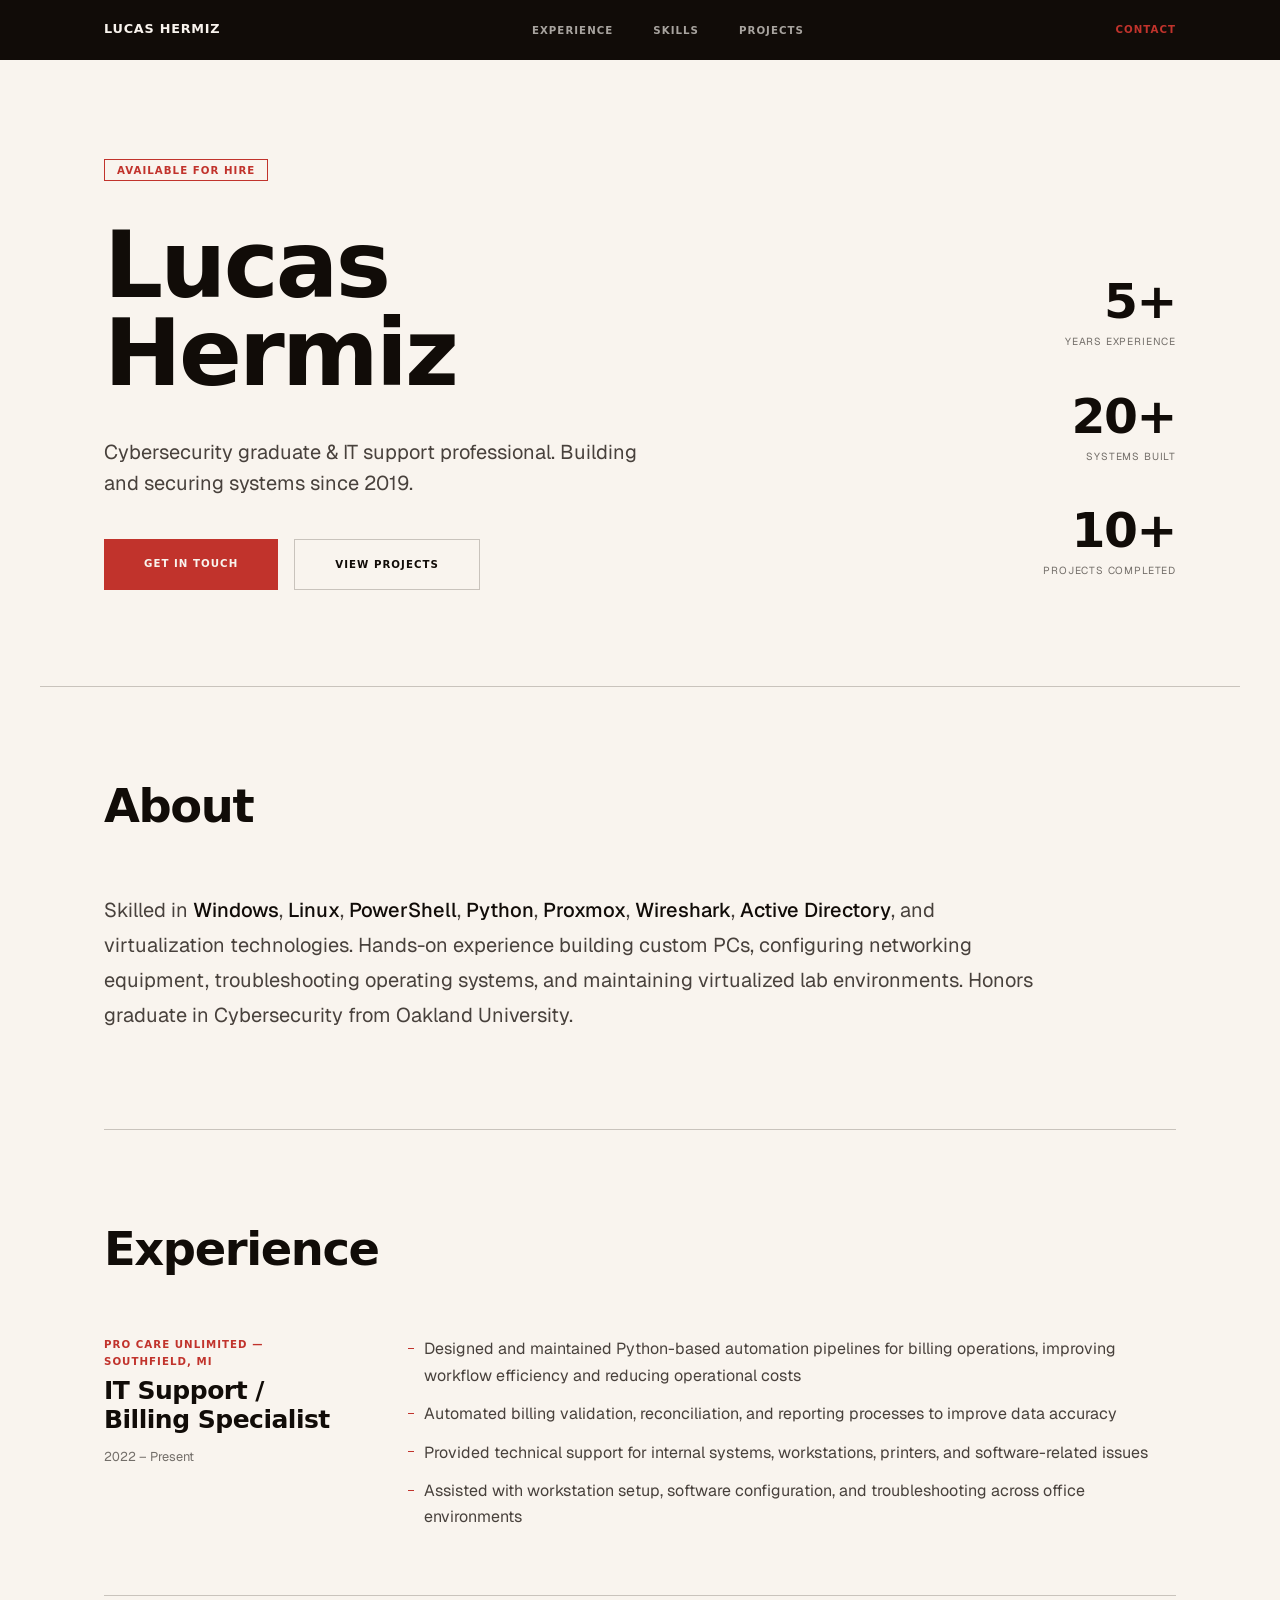
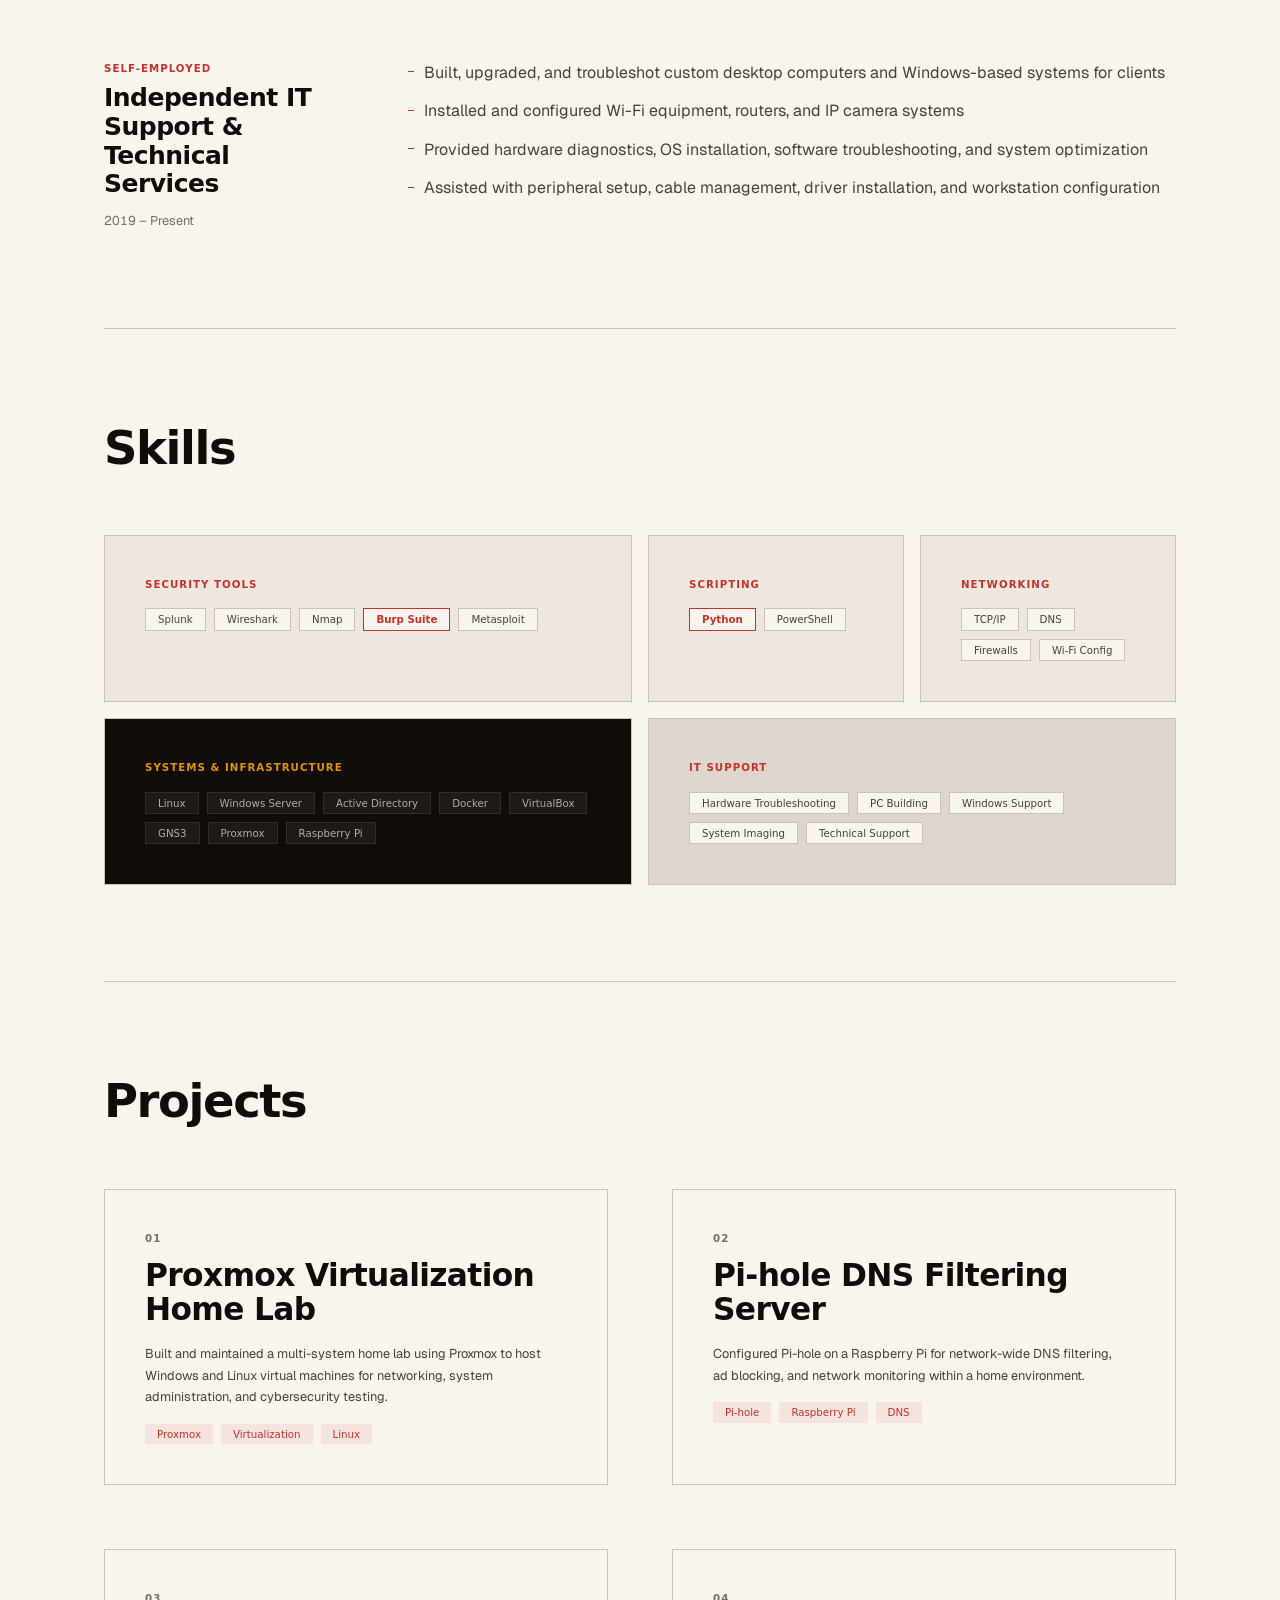
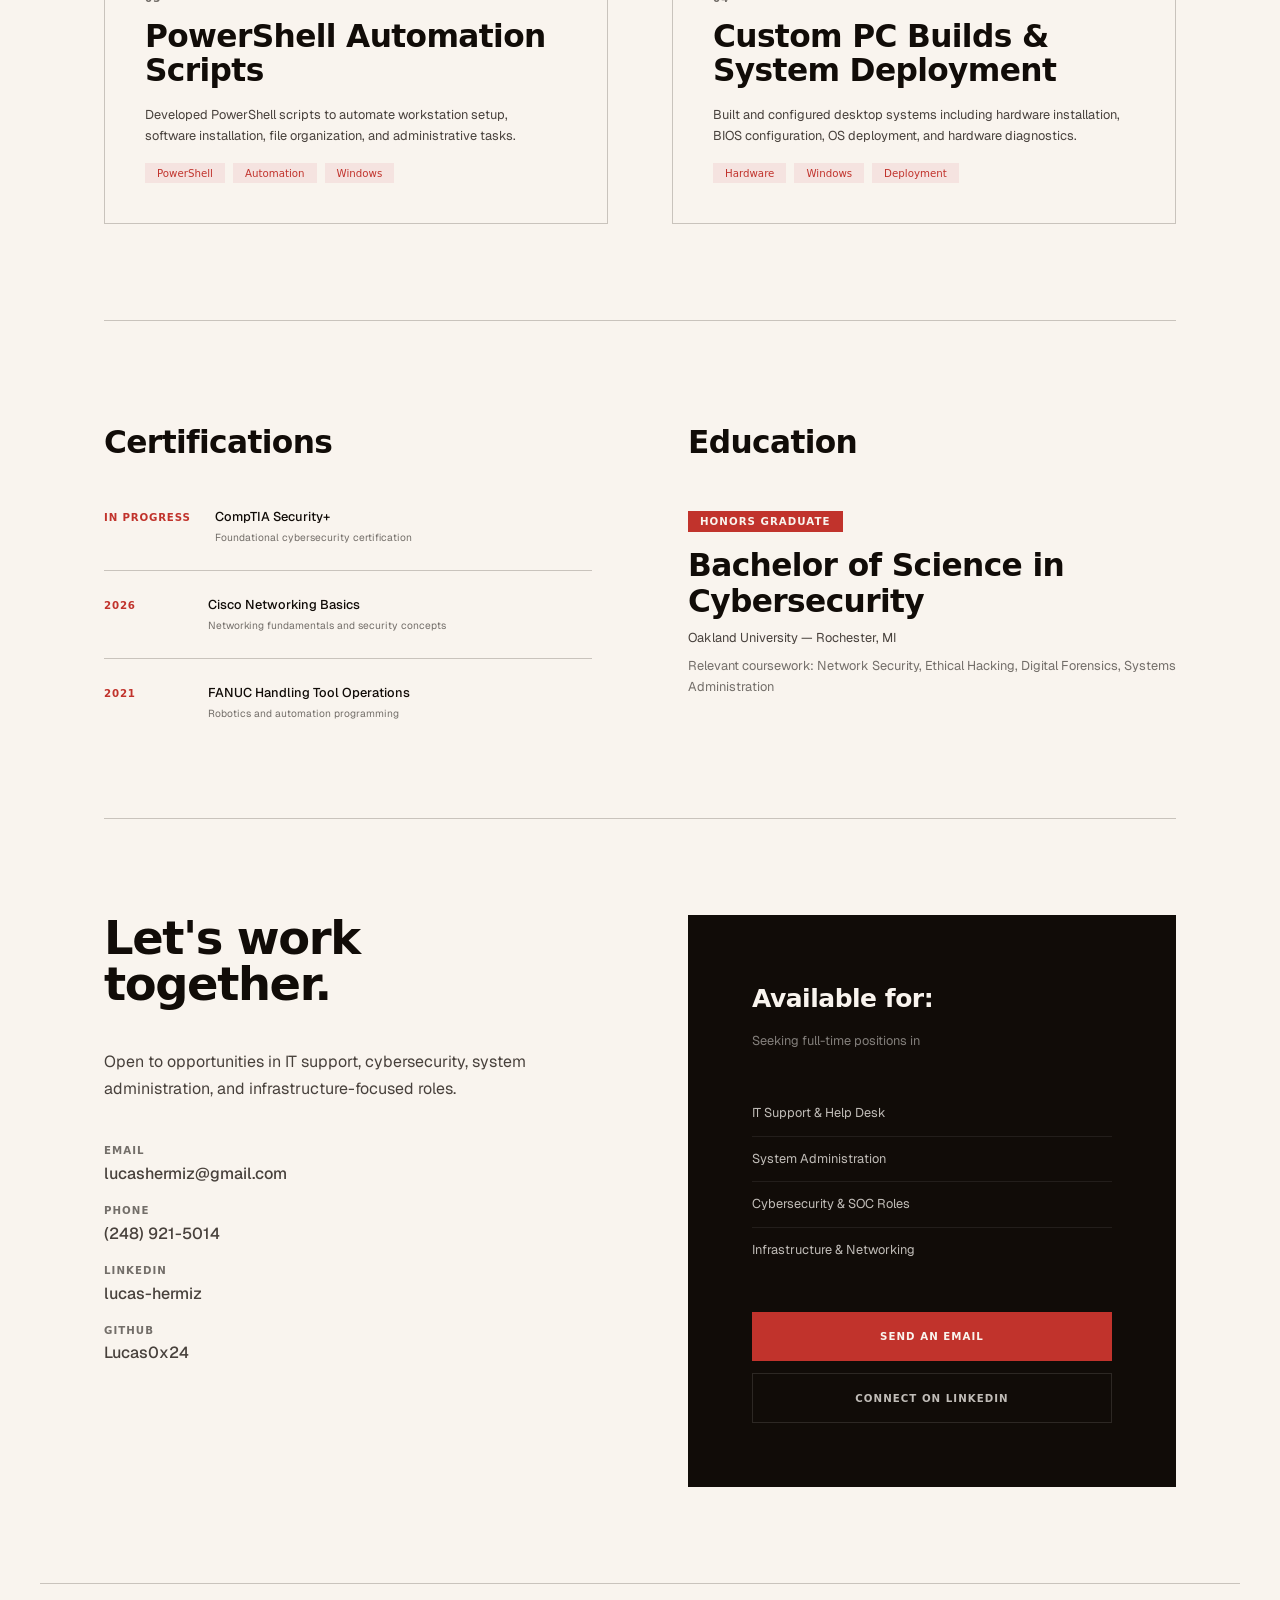
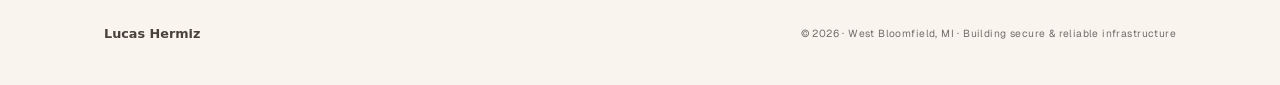
==== commit 8f7b31f2: "Update print statement from 'Hello' to 'Goodbye'" ====
--- a/index.html
+++ b/index.html
@@ -6,26 +6,27 @@
 <title>Lucas Hermiz — Cybersecurity &amp; IT Support</title>
 <link rel="preconnect" href="https://fonts.googleapis.com">
 <link rel="preconnect" href="https://fonts.gstatic.com" crossorigin>
-<link href="https://fonts.googleapis.com/css2?family=JetBrains+Mono:wght@400;500;700&family=Geist:wght@300;400;500&display=swap" rel="stylesheet">
+<link href="https://fonts.googleapis.com/css2?family=Geist:wght@300;400;500&display=swap" rel="stylesheet">
+<link href="https://api.fontshare.com/v2/css?f[]=cabinet-grotesk@800,700,500,400&display=swap" rel="stylesheet">
 <style>
-/* Hallmark · macrostructure: Long Document · tone: technical · anchor hue: amber
- * Pre-emit critique: P5 H5 E5 S4 R5 V5
- * Nav: minimal top bar · Footer: Ft4 dense typographic
+/* Hallmark · macrostructure: Bento Grid · tone: modern-minimal · anchor hue: terracotta
+ * Pre-emit critique: P5 H4 E5 S5 R5 V5
+ * Nav: N7 brutal slab · Footer: Ft2 inline rule single line
  */
 
 :root {
-  --color-paper:    oklch(14% 0.008 60);
-  --color-paper-2:  oklch(18% 0.010 60);
-  --color-paper-3:  oklch(23% 0.010 58);
-  --color-rule:     oklch(28% 0.010 60);
-  --color-muted:    oklch(52% 0.008 70);
-  --color-neutral:  oklch(70% 0.007 75);
-  --color-ink:      oklch(93% 0.007 75);
-  --color-accent:   oklch(72% 0.16 75);
-  --color-focus:    oklch(72% 0.16 75);
-
-  --font-display:   "JetBrains Mono", ui-monospace, monospace;
-  --font-body:      "Geist", ui-sans-serif, system-ui, sans-serif;
+  --color-paper:    oklch(97% 0.010 75);
+  --color-paper-2:  oklch(93% 0.012 75);
+  --color-paper-3:  oklch(88% 0.014 70);
+  --color-rule:     oklch(82% 0.012 70);
+  --color-muted:    oklch(54% 0.010 65);
+  --color-neutral:  oklch(38% 0.012 55);
+  --color-ink:      oklch(16% 0.012 55);
+  --color-accent:   oklch(54% 0.18 28);
+  --color-focus:    oklch(54% 0.18 28);
+
+  --font-display: "Cabinet Grotesk", ui-sans-serif, system-ui, sans-serif;
+  --font-body:    "Geist", ui-sans-serif, system-ui, sans-serif;
 
   --text-xs:        0.64rem;
   --text-sm:        0.8rem;
@@ -34,7 +35,8 @@
   --text-lg:        1.5625rem;
   --text-xl:        1.9531rem;
   --text-2xl:       2.4414rem;
-  --text-display:   clamp(2.75rem, 5vw + 1rem, 5.25rem);
+  --text-3xl:       3.0518rem;
+  --text-display:   clamp(2.75rem, 6vw + 1rem, 6.5rem);
   --text-display-s: clamp(1.75rem, 3vw + 0.5rem, 3rem);
 
   --space-3xs: 0.125rem;
@@ -49,10 +51,8 @@
   --space-4xl: 9rem;
 
   --dur-short:   100ms;
-  --dur-mid:     200ms;
   --ease-out:    cubic-bezier(0.22, 1, 0.36, 1);
-
-  --z-sticky: 200;
+  --z-sticky:    200;
 }
 
 html, body { overflow-x: clip; }
@@ -64,29 +64,33 @@
   line-height: 1.6;
   background: var(--color-paper);
   color: var(--color-ink);
-  font-weight: 350;
-}
-
-/* ─── Navigation ─── */
+}
+
+/* ─── N7 Brutal slab nav ─── */
 .nav {
-  position: fixed;
-  top: 0; left: 0; right: 0;
+  position: sticky;
+  top: 0;
   z-index: var(--z-sticky);
+  background: var(--color-ink);
+  border-bottom: 2px solid var(--color-ink);
+}
+
+.nav-inner {
+  max-width: 1200px;
+  margin: 0 auto;
+  padding: var(--space-md) var(--space-2xl);
   display: flex;
   justify-content: space-between;
   align-items: center;
-  padding: var(--space-md) var(--space-2xl);
-  background: var(--color-paper);
-  border-bottom: 1px solid var(--color-rule);
 }
 
 .nav-wordmark {
   font-family: var(--font-display);
-  font-size: var(--text-xs);
-  font-weight: 700;
-  letter-spacing: 0.12em;
-  text-transform: uppercase;
-  color: var(--color-accent);
+  font-size: var(--text-sm);
+  font-weight: 800;
+  letter-spacing: 0.06em;
+  text-transform: uppercase;
+  color: var(--color-paper);
   text-decoration: none;
 }
 
@@ -94,47 +98,69 @@
   display: flex;
   list-style: none;
   gap: var(--space-xl);
+  align-items: center;
 }
 
 .nav-links a {
   font-family: var(--font-display);
   font-size: var(--text-xs);
-  font-weight: 500;
-  letter-spacing: 0.08em;
-  text-transform: uppercase;
-  color: var(--color-muted);
+  font-weight: 700;
+  letter-spacing: 0.10em;
+  text-transform: uppercase;
+  color: oklch(72% 0.008 70);
   text-decoration: none;
   transition: color var(--dur-short) var(--ease-out);
   white-space: nowrap;
 }
-.nav-links a:hover { color: var(--color-ink); }
-.nav-links a:focus-visible { outline: 2px solid var(--color-focus); outline-offset: 4px; }
-
-/* ─── Document ─── */
-.document {
-  max-width: 860px;
+.nav-links a:hover { color: var(--color-paper); }
+.nav-links a:focus-visible { outline: 2px solid var(--color-accent); outline-offset: 4px; }
+
+.nav-contact {
+  font-family: var(--font-display);
+  font-size: var(--text-xs);
+  font-weight: 800;
+  letter-spacing: 0.10em;
+  text-transform: uppercase;
+  color: var(--color-accent);
+  text-decoration: none;
+  transition: color var(--dur-short) var(--ease-out);
+  white-space: nowrap;
+}
+.nav-contact:hover { color: var(--color-paper); }
+.nav-contact:focus-visible { outline: 2px solid var(--color-accent); outline-offset: 4px; }
+
+/* ─── Hero ─── */
+.hero {
+  max-width: 1200px;
   margin: 0 auto;
-  padding: calc(var(--space-4xl) + var(--space-xl)) var(--space-2xl) var(--space-4xl);
-}
-
-/* Doc header */
-.doc-header { margin-bottom: var(--space-3xl); }
-
-.doc-role {
-  font-family: var(--font-display);
-  font-size: var(--text-xs);
-  font-weight: 500;
-  letter-spacing: 0.14em;
+  padding: var(--space-3xl) var(--space-2xl) var(--space-3xl);
+  display: grid;
+  grid-template-columns: 1fr auto;
+  gap: var(--space-3xl);
+  align-items: end;
+  border-bottom: 1px solid var(--color-rule);
+}
+
+.hero-left {}
+
+.hero-badge {
+  display: inline-block;
+  font-family: var(--font-display);
+  font-size: var(--text-xs);
+  font-weight: 700;
+  letter-spacing: 0.10em;
   text-transform: uppercase;
   color: var(--color-accent);
-  margin-bottom: var(--space-md);
-}
-
-.doc-name {
+  border: 1.5px solid var(--color-accent);
+  padding: var(--space-3xs) var(--space-sm);
+  margin-bottom: var(--space-xl);
+}
+
+.hero-name {
   font-family: var(--font-display);
   font-size: var(--text-display);
-  font-weight: 700;
-  line-height: 1.0;
+  font-weight: 800;
+  line-height: 0.95;
   letter-spacing: -0.03em;
   color: var(--color-ink);
   margin-bottom: var(--space-xl);
@@ -142,105 +168,118 @@
   min-width: 0;
 }
 
-.doc-meta {
-  display: flex;
-  flex-wrap: wrap;
-  gap: var(--space-lg) var(--space-2xl);
-  padding-top: var(--space-lg);
-  border-top: 1px solid var(--color-rule);
-}
-
-.doc-meta-item {
-  display: flex;
-  flex-direction: column;
-  gap: var(--space-3xs);
-}
-
-.meta-label {
-  font-family: var(--font-display);
-  font-size: var(--text-xs);
-  font-weight: 500;
+.hero-role {
+  font-size: var(--text-md);
+  color: var(--color-neutral);
+  max-width: 44ch;
+  line-height: 1.55;
+  margin-bottom: var(--space-xl);
+}
+
+.hero-actions { display: flex; gap: var(--space-md); flex-wrap: wrap; }
+
+.hero-right {
+  padding-bottom: 0.5em;
+  text-align: right;
+}
+
+.hero-stats { display: flex; flex-direction: column; gap: var(--space-xl); align-items: flex-end; }
+
+.stat-num {
+  font-family: var(--font-display);
+  font-size: var(--text-3xl);
+  font-weight: 800;
+  color: var(--color-ink);
+  line-height: 1;
+  font-variant-numeric: tabular-nums;
+  display: block;
+  letter-spacing: -0.03em;
+}
+
+.stat-label {
+  font-size: var(--text-xs);
+  color: var(--color-muted);
+  letter-spacing: 0.08em;
+  text-transform: uppercase;
+}
+
+/* ─── Buttons ─── */
+.btn {
+  font-family: var(--font-display);
+  font-size: var(--text-xs);
+  font-weight: 700;
   letter-spacing: 0.10em;
   text-transform: uppercase;
-  color: var(--color-muted);
-}
-
-.meta-value {
-  font-size: var(--text-sm);
-  color: var(--color-neutral);
-}
-
-.meta-value a {
-  color: var(--color-accent);
+  padding: var(--space-md) var(--space-xl);
   text-decoration: none;
-  transition: color var(--dur-short) var(--ease-out);
-}
-.meta-value a:hover { color: var(--color-ink); }
-.meta-value a:focus-visible { outline: 2px solid var(--color-focus); outline-offset: 3px; }
-
-/* Sections */
-.doc-section { margin-bottom: var(--space-3xl); }
-
-.section-head {
-  display: flex;
-  align-items: center;
-  gap: var(--space-lg);
-  margin-bottom: var(--space-xl);
-  padding-bottom: var(--space-sm);
-  border-bottom: 1px solid var(--color-rule);
-}
-
-.section-label {
-  font-family: var(--font-display);
-  font-size: var(--text-xs);
-  font-weight: 700;
-  letter-spacing: 0.12em;
-  text-transform: uppercase;
-  color: var(--color-accent);
+  display: inline-block;
   white-space: nowrap;
-}
-
-.section-fill {
-  flex: 1;
-  height: 1px;
-  background: var(--color-rule);
-}
-
-/* Summary */
+  transition: background-color var(--dur-short) var(--ease-out), color var(--dur-short) var(--ease-out);
+}
+
+.btn-primary { background: var(--color-accent); color: var(--color-paper); }
+.btn-primary:hover { background: var(--color-ink); }
+.btn-primary:focus-visible { outline: 2px solid var(--color-focus); outline-offset: 3px; }
+.btn-primary:active { opacity: 0.9; }
+
+.btn-ghost { background: transparent; color: var(--color-ink); border: 1.5px solid var(--color-rule); }
+.btn-ghost:hover { border-color: var(--color-ink); }
+.btn-ghost:focus-visible { outline: 2px solid var(--color-focus); outline-offset: 3px; }
+.btn-ghost:active { opacity: 0.9; }
+
+/* ─── Page body ─── */
+.page-body {
+  max-width: 1200px;
+  margin: 0 auto;
+  padding: 0 var(--space-2xl);
+}
+
+/* ─── Sections ─── */
+.section { padding: var(--space-3xl) 0; border-bottom: 1px solid var(--color-rule); }
+.section:last-of-type { border-bottom: none; }
+
+.section-head { margin-bottom: var(--space-2xl); }
+
+.section-title {
+  font-family: var(--font-display);
+  font-size: var(--text-display-s);
+  font-weight: 800;
+  letter-spacing: -0.03em;
+  color: var(--color-ink);
+  line-height: 1.0;
+}
+
+/* ─── Summary ─── */
 .summary-body {
   font-size: var(--text-md);
   line-height: 1.75;
   color: var(--color-neutral);
-  max-width: 68ch;
+  max-width: 72ch;
 }
 .summary-body strong { color: var(--color-ink); font-weight: 500; }
 
-/* Experience */
+/* ─── Experience ─── */
 .exp-list { display: flex; flex-direction: column; gap: var(--space-2xl); }
 
 .exp-item {
   display: grid;
-  grid-template-columns: 200px 1fr;
-  gap: var(--space-xl);
-}
-
-.exp-meta { padding-top: 0.15em; }
+  grid-template-columns: 240px 1fr;
+  gap: var(--space-2xl);
+  padding-bottom: var(--space-2xl);
+  border-bottom: 1px solid var(--color-rule);
+}
+.exp-item:last-child { border-bottom: none; padding-bottom: 0; }
+
+.exp-left {}
 
 .exp-company {
   font-family: var(--font-display);
   font-size: var(--text-xs);
   font-weight: 700;
-  letter-spacing: 0.08em;
+  letter-spacing: 0.10em;
   text-transform: uppercase;
   color: var(--color-accent);
   margin-bottom: var(--space-xs);
-}
-
-.exp-period {
-  font-family: var(--font-display);
-  font-size: var(--text-xs);
-  color: var(--color-muted);
-  font-variant-numeric: tabular-nums;
 }
 
 .exp-role {
@@ -250,7 +289,13 @@
   color: var(--color-ink);
   line-height: 1.15;
   letter-spacing: -0.02em;
-  margin-bottom: var(--space-md);
+  margin-bottom: var(--space-sm);
+}
+
+.exp-period {
+  font-size: var(--text-sm);
+  color: var(--color-muted);
+  font-variant-numeric: tabular-nums;
 }
 
 .exp-bullets { list-style: none; display: flex; flex-direction: column; gap: var(--space-sm); }
@@ -259,77 +304,115 @@
   font-size: var(--text-base);
   line-height: 1.65;
   color: var(--color-neutral);
-  padding-left: var(--space-lg);
+  padding-left: var(--space-md);
   position: relative;
 }
 .exp-bullets li::before {
-  content: '—';
+  content: '';
   position: absolute;
   left: 0;
-  color: var(--color-rule);
-}
-
-/* Skills — tabular */
-.skills-table { width: 100%; border-collapse: collapse; }
-
-.skills-table tr { border-bottom: 1px solid var(--color-rule); }
-.skills-table tr:last-child { border-bottom: none; }
-
-.skill-cat {
+  top: 0.72em;
+  width: 6px;
+  height: 1px;
+  background: var(--color-accent);
+}
+
+/* ─── Skills Bento ─── */
+.skills-bento {
+  display: grid;
+  grid-template-columns: repeat(4, 1fr);
+  grid-template-rows: auto auto auto;
+  gap: var(--space-md);
+}
+
+.bento-tile {
+  background: var(--color-paper-2);
+  border: 1px solid var(--color-rule);
+  padding: var(--space-xl);
+}
+
+/* Tile layouts */
+.tile-security   { grid-column: span 2; grid-row: span 1; }
+.tile-scripting  { grid-column: span 1; grid-row: span 1; }
+.tile-networking { grid-column: span 1; grid-row: span 1; }
+.tile-systems    { grid-column: span 2; grid-row: span 2; background: var(--color-ink); }
+.tile-it-support { grid-column: span 2; grid-row: span 2; background: var(--color-paper-3); }
+
+.bento-tile-label {
   font-family: var(--font-display);
   font-size: var(--text-xs);
   font-weight: 700;
   letter-spacing: 0.10em;
   text-transform: uppercase;
   color: var(--color-accent);
-  padding: var(--space-md) var(--space-md) var(--space-md) 0;
-  vertical-align: top;
-  white-space: nowrap;
-  width: 200px;
-}
-
-.skill-items {
-  padding: var(--space-md) 0;
+  margin-bottom: var(--space-md);
+  display: block;
+}
+
+.tile-systems .bento-tile-label { color: oklch(72% 0.16 75); }
+
+.bento-tags { display: flex; flex-wrap: wrap; gap: var(--space-xs); }
+
+.btag {
+  font-family: var(--font-display);
+  font-size: var(--text-xs);
+  font-weight: 500;
+  color: var(--color-neutral);
+  background: var(--color-paper);
+  border: 1px solid var(--color-rule);
+  padding: var(--space-3xs) var(--space-sm);
+}
+
+.tile-systems .btag {
+  background: oklch(22% 0.010 58);
+  border-color: oklch(30% 0.010 55);
+  color: oklch(75% 0.008 70);
+}
+
+.btag-accent {
+  background: oklch(97% 0.010 75);
+  border-color: var(--color-accent);
+  color: var(--color-accent);
+  font-weight: 700;
+}
+
+/* ─── Projects ─── */
+.projects-grid {
+  display: grid;
+  grid-template-columns: 1fr 1fr;
+  gap: var(--space-2xl);
+}
+
+.project-card {
+  padding: var(--space-xl);
+  border: 1px solid var(--color-rule);
+}
+
+.project-num {
+  font-family: var(--font-display);
+  font-size: var(--text-xs);
+  font-weight: 700;
+  letter-spacing: 0.10em;
+  color: var(--color-muted);
+  margin-bottom: var(--space-sm);
+}
+
+.project-title {
+  font-family: var(--font-display);
+  font-size: var(--text-xl);
+  font-weight: 700;
+  line-height: 1.1;
+  letter-spacing: -0.02em;
+  color: var(--color-ink);
+  margin-bottom: var(--space-md);
+}
+
+.project-body {
   font-size: var(--text-sm);
+  line-height: 1.7;
   color: var(--color-neutral);
-  line-height: 1.9;
-  font-variant-numeric: tabular-nums;
-}
-
-/* Projects */
-.projects-list { display: flex; flex-direction: column; gap: var(--space-2xl); }
-
-.project-item {
-  display: grid;
-  grid-template-columns: 40px 1fr;
-  gap: var(--space-lg);
-}
-
-.project-num {
-  font-family: var(--font-display);
-  font-size: var(--text-xs);
-  font-weight: 700;
-  color: var(--color-rule);
-  font-variant-numeric: tabular-nums;
-  padding-top: 0.3em;
-}
-
-.project-title {
-  font-family: var(--font-display);
-  font-size: var(--text-lg);
-  font-weight: 700;
-  color: var(--color-ink);
-  line-height: 1.15;
-  letter-spacing: -0.02em;
-  margin-bottom: var(--space-sm);
-}
-
-.project-body {
-  font-size: var(--text-base);
-  line-height: 1.65;
-  color: var(--color-neutral);
-  max-width: 64ch;
-  margin-bottom: var(--space-sm);
+  margin-bottom: var(--space-md);
+  max-width: 52ch;
 }
 
 .project-tags { display: flex; flex-wrap: wrap; gap: var(--space-xs); }
@@ -338,103 +421,160 @@
   font-family: var(--font-display);
   font-size: var(--text-xs);
   font-weight: 500;
-  letter-spacing: 0.06em;
-  color: var(--color-muted);
-  border: 1px solid var(--color-rule);
-  padding: var(--space-3xs) var(--space-xs);
-}
-
-/* Certs + Education */
-.two-col {
+  color: var(--color-accent);
+  background: oklch(93% 0.020 28);
+  padding: var(--space-3xs) var(--space-sm);
+}
+
+/* ─── Certs + Education ─── */
+.creds-grid {
   display: grid;
   grid-template-columns: 1fr 1fr;
   gap: var(--space-3xl);
+  align-items: start;
+}
+
+.certs-title, .edu-title {
+  font-family: var(--font-display);
+  font-size: var(--text-xl);
+  font-weight: 800;
+  letter-spacing: -0.02em;
+  color: var(--color-ink);
+  margin-bottom: var(--space-xl);
 }
 
 .cert-list { display: flex; flex-direction: column; gap: var(--space-lg); }
 
-.cert-item { display: flex; flex-direction: column; gap: var(--space-3xs); }
+.cert-item {
+  display: flex;
+  gap: var(--space-lg);
+  padding-bottom: var(--space-lg);
+  border-bottom: 1px solid var(--color-rule);
+  align-items: baseline;
+}
+.cert-item:last-child { border-bottom: none; padding-bottom: 0; }
 
 .cert-year {
   font-family: var(--font-display);
   font-size: var(--text-xs);
   font-weight: 700;
-  letter-spacing: 0.10em;
-  text-transform: uppercase;
+  letter-spacing: 0.08em;
   color: var(--color-accent);
+  text-transform: uppercase;
   font-variant-numeric: tabular-nums;
-}
-
-.cert-name {
-  font-family: var(--font-display);
-  font-size: var(--text-sm);
-  font-weight: 700;
-  color: var(--color-ink);
-}
-
-.cert-desc { font-size: var(--text-sm); color: var(--color-muted); }
+  min-width: 80px;
+}
+
+.cert-name { font-size: var(--text-sm); font-weight: 500; color: var(--color-ink); margin-bottom: var(--space-3xs); }
+.cert-desc { font-size: var(--text-xs); color: var(--color-muted); }
 
 .edu-honors {
   display: inline-block;
   font-family: var(--font-display);
   font-size: var(--text-xs);
   font-weight: 700;
-  letter-spacing: 0.12em;
-  text-transform: uppercase;
-  color: var(--color-muted);
-  border: 1px solid var(--color-rule);
-  padding: var(--space-3xs) var(--space-xs);
+  letter-spacing: 0.10em;
+  text-transform: uppercase;
+  color: var(--color-paper);
+  background: var(--color-accent);
+  padding: var(--space-3xs) var(--space-sm);
   margin-bottom: var(--space-md);
 }
 
 .edu-degree {
   font-family: var(--font-display);
-  font-size: var(--text-lg);
-  font-weight: 700;
-  color: var(--color-ink);
+  font-size: var(--text-xl);
+  font-weight: 700;
   line-height: 1.15;
   letter-spacing: -0.02em;
+  color: var(--color-ink);
   margin-bottom: var(--space-xs);
 }
 
-.edu-school {
-  font-family: var(--font-display);
-  font-size: var(--text-sm);
-  font-weight: 500;
-  color: var(--color-accent);
-  letter-spacing: 0.04em;
-  margin-bottom: var(--space-sm);
-}
-
+.edu-school { font-size: var(--text-sm); color: var(--color-neutral); margin-bottom: var(--space-xs); }
 .edu-coursework { font-size: var(--text-sm); color: var(--color-muted); line-height: 1.6; }
 
-/* Contact */
-.contact-box {
-  background: var(--color-paper-2);
-  border: 1px solid var(--color-rule);
-  padding: var(--space-2xl);
+/* ─── Contact ─── */
+.contact-grid {
+  display: grid;
+  grid-template-columns: 1fr 1fr;
+  gap: var(--space-3xl);
+  align-items: start;
 }
 
 .contact-heading {
   font-family: var(--font-display);
   font-size: var(--text-display-s);
-  font-weight: 700;
+  font-weight: 800;
   letter-spacing: -0.03em;
   color: var(--color-ink);
-  margin-bottom: var(--space-md);
+  line-height: 1.0;
+  margin-bottom: var(--space-xl);
 }
 
 .contact-desc {
   font-size: var(--text-base);
   color: var(--color-neutral);
   line-height: 1.7;
-  max-width: 58ch;
+  max-width: 44ch;
   margin-bottom: var(--space-xl);
 }
 
-.contact-actions { display: flex; gap: var(--space-md); flex-wrap: wrap; margin-bottom: var(--space-xl); }
-
-.btn {
+.contact-details { display: flex; flex-direction: column; gap: var(--space-md); }
+
+.c-row { display: flex; flex-direction: column; gap: var(--space-3xs); }
+
+.c-label {
+  font-family: var(--font-display);
+  font-size: var(--text-xs);
+  font-weight: 700;
+  letter-spacing: 0.10em;
+  text-transform: uppercase;
+  color: var(--color-muted);
+}
+
+.c-value {
+  font-size: var(--text-base);
+  color: var(--color-neutral);
+  text-decoration: none;
+  font-weight: 500;
+  transition: color var(--dur-short) var(--ease-out);
+}
+.c-value:hover { color: var(--color-accent); }
+.c-value:focus-visible { outline: 2px solid var(--color-focus); outline-offset: 3px; }
+
+.opp-panel {
+  background: var(--color-ink);
+  padding: var(--space-2xl);
+}
+
+.opp-panel-title {
+  font-family: var(--font-display);
+  font-size: var(--text-lg);
+  font-weight: 700;
+  letter-spacing: -0.02em;
+  color: var(--color-paper);
+  margin-bottom: var(--space-sm);
+}
+
+.opp-panel-sub {
+  font-size: var(--text-sm);
+  color: oklch(60% 0.008 70);
+  margin-bottom: var(--space-xl);
+}
+
+.opp-list { list-style: none; margin-bottom: var(--space-xl); }
+
+.opp-list li {
+  font-size: var(--text-sm);
+  color: oklch(80% 0.008 75);
+  padding: var(--space-sm) 0;
+  border-bottom: 1px solid oklch(24% 0.010 55);
+}
+.opp-list li:last-child { border-bottom: none; }
+
+.cta-stack { display: flex; flex-direction: column; gap: var(--space-sm); }
+.btn-pale {
   font-family: var(--font-display);
   font-size: var(--text-xs);
   font-weight: 700;
@@ -442,35 +582,25 @@
   text-transform: uppercase;
   padding: var(--space-md) var(--space-xl);
   text-decoration: none;
-  display: inline-block;
+  display: block;
+  text-align: center;
+  background: transparent;
+  color: oklch(80% 0.008 75);
+  border: 1px solid oklch(28% 0.010 55);
+  transition: color var(--dur-short) var(--ease-out), border-color var(--dur-short) var(--ease-out);
   white-space: nowrap;
-  transition: background-color var(--dur-short) var(--ease-out), color var(--dur-short) var(--ease-out), border-color var(--dur-short) var(--ease-out);
-}
-
-.btn-primary { background: var(--color-accent); color: var(--color-paper); }
-.btn-primary:hover { background: var(--color-ink); }
-.btn-primary:focus-visible { outline: 2px solid var(--color-focus); outline-offset: 3px; }
-.btn-primary:active { opacity: 0.9; }
-
-.btn-ghost { background: transparent; color: var(--color-ink); border: 1px solid var(--color-rule); }
-.btn-ghost:hover { border-color: var(--color-neutral); }
-.btn-ghost:focus-visible { outline: 2px solid var(--color-focus); outline-offset: 3px; }
-.btn-ghost:active { opacity: 0.9; }
-
-.opp-list { list-style: none; display: flex; flex-wrap: wrap; gap: var(--space-md); }
-
-.opp-list li {
-  font-family: var(--font-display);
-  font-size: var(--text-xs);
-  letter-spacing: 0.06em;
-  color: var(--color-muted);
-}
-.opp-list li::before { content: '→ '; color: var(--color-accent); }
-
-/* Footer */
+}
+.btn-pale:hover { color: var(--color-paper); border-color: oklch(60% 0.008 70); }
+.btn-pale:focus-visible { outline: 2px solid var(--color-accent); outline-offset: 3px; }
+.btn-pale:active { opacity: 0.88; }
+.btn-block { text-align: center; display: block; }
+
+/* ─── Ft2 Footer — inline rule ─── */
 .footer {
+  border-top: 1px solid var(--color-rule);
   padding: var(--space-xl) var(--space-2xl);
-  border-top: 1px solid var(--color-rule);
+  max-width: 1200px;
+  margin: 0 auto;
   display: flex;
   justify-content: space-between;
   align-items: center;
@@ -478,245 +608,308 @@
   gap: var(--space-md);
 }
 
-.footer-left, .footer-right {
-  font-family: var(--font-display);
+.footer-name {
+  font-family: var(--font-display);
+  font-size: var(--text-sm);
+  font-weight: 700;
+  color: var(--color-neutral);
+}
+
+.footer-copy {
   font-size: var(--text-xs);
   color: var(--color-muted);
-  letter-spacing: 0.06em;
+  letter-spacing: 0.04em;
 }
 
 /* ─── Responsive ─── */
+@media (max-width: 1024px) {
+  .skills-bento {
+    grid-template-columns: repeat(2, 1fr);
+  }
+  .tile-security   { grid-column: span 2; }
+  .tile-scripting  { grid-column: span 1; }
+  .tile-networking { grid-column: span 1; }
+  .tile-systems    { grid-column: span 2; grid-row: span 1; }
+  .tile-it-support { grid-column: span 2; grid-row: span 1; }
+}
+
 @media (max-width: 768px) {
-  .nav { padding: var(--space-md) var(--space-lg); }
-  .nav-links { gap: var(--space-lg); }
+  .nav-inner { padding: var(--space-md) var(--space-lg); }
   .nav-links li:nth-child(n+3) { display: none; }
 
-  .document { padding: calc(var(--space-3xl) + var(--space-xl)) var(--space-lg) var(--space-3xl); }
-
-  .exp-item { grid-template-columns: 1fr; gap: var(--space-sm); }
-  .exp-meta { display: flex; gap: var(--space-lg); align-items: baseline; flex-wrap: wrap; }
-
-  .two-col { grid-template-columns: 1fr; gap: var(--space-2xl); }
-
-  .project-item { grid-template-columns: 1fr; }
-  .project-num { display: none; }
-}
-
-@media (max-width: 480px) {
-  .skills-table, .skills-table tbody, .skills-table tr, .skills-table td { display: block; }
-  .skill-cat { width: auto; padding-bottom: var(--space-xs); }
-  .skills-table tr { padding: var(--space-md) 0; }
-  .contact-actions { flex-direction: column; }
-  .btn { text-align: center; }
+  .hero {
+    grid-template-columns: 1fr;
+    padding: var(--space-2xl) var(--space-lg) var(--space-2xl);
+    gap: var(--space-xl);
+  }
+  .hero-right { text-align: left; }
+  .hero-stats { flex-direction: row; gap: var(--space-xl); }
+
+  .page-body { padding: 0 var(--space-lg); }
+
+  .exp-item { grid-template-columns: 1fr; gap: var(--space-md); }
+
+  .skills-bento {
+    grid-template-columns: 1fr 1fr;
+  }
+  .tile-security   { grid-column: span 2; }
+  .tile-scripting  { grid-column: span 1; }
+  .tile-networking { grid-column: span 1; }
+  .tile-systems    { grid-column: span 2; grid-row: span 1; }
+  .tile-it-support { grid-column: span 2; grid-row: span 1; }
+
+  .projects-grid { grid-template-columns: 1fr; }
+  .creds-grid { grid-template-columns: 1fr; }
+  .contact-grid { grid-template-columns: 1fr; }
+
+  .footer { padding: var(--space-xl) var(--space-lg); }
+
+  .hero-name { overflow-wrap: anywhere; min-width: 0; }
+}
+
+@media (max-width: 414px) {
+  .skills-bento { grid-template-columns: 1fr; }
+  .tile-security, .tile-scripting, .tile-networking,
+  .tile-systems, .tile-it-support { grid-column: span 1; grid-row: span 1; }
+
+  .hero-stats { flex-direction: column; gap: var(--space-md); }
+  .cta-stack .btn-pale { white-space: normal; }
 }
 </style>
 </head>
 <body>
 
 <nav class="nav" id="top">
-  <a href="#top" class="nav-wordmark">LH</a>
-  <ul class="nav-links">
-    <li><a href="#experience">Experience</a></li>
-    <li><a href="#skills">Skills</a></li>
-    <li><a href="#projects">Projects</a></li>
-    <li><a href="#contact">Contact</a></li>
-  </ul>
+  <div class="nav-inner">
+    <a href="#top" class="nav-wordmark">Lucas Hermiz</a>
+    <ul class="nav-links">
+      <li><a href="#experience">Experience</a></li>
+      <li><a href="#skills">Skills</a></li>
+      <li><a href="#projects">Projects</a></li>
+    </ul>
+    <a href="#contact" class="nav-contact">Contact</a>
+  </div>
 </nav>
 
-<main class="document">
-
-  <header class="doc-header" id="summary">
-    <p class="doc-role">Cybersecurity Graduate &amp; IT Support Professional</p>
-    <h1 class="doc-name">Lucas Hermiz</h1>
-    <div class="doc-meta">
-      <div class="doc-meta-item">
-        <span class="meta-label">Location</span>
-        <span class="meta-value">West Bloomfield, MI</span>
-      </div>
-      <div class="doc-meta-item">
-        <span class="meta-label">Email</span>
-        <span class="meta-value"><a href="mailto:lucashermiz@gmail.com">lucashermiz@gmail.com</a></span>
-      </div>
-      <div class="doc-meta-item">
-        <span class="meta-label">Phone</span>
-        <span class="meta-value"><a href="tel:+12489215014">(248) 921-5014</a></span>
-      </div>
-      <div class="doc-meta-item">
-        <span class="meta-label">GitHub</span>
-        <span class="meta-value"><a href="https://github.com/Lucas0x24" target="_blank" rel="noopener">Lucas0x24</a></span>
-      </div>
-      <div class="doc-meta-item">
-        <span class="meta-label">LinkedIn</span>
-        <span class="meta-value"><a href="https://www.linkedin.com/in/lucas-hermiz/" target="_blank" rel="noopener">lucas-hermiz</a></span>
-      </div>
-    </div>
-  </header>
-
-  <section class="doc-section">
+<div class="hero">
+  <div class="hero-left">
+    <span class="hero-badge">Available for hire</span>
+    <h1 class="hero-name">Lucas<br>Hermiz</h1>
+    <p class="hero-role">Cybersecurity graduate &amp; IT support professional. Building and securing systems since 2019.</p>
+    <div class="hero-actions">
+      <a href="mailto:lucashermiz@gmail.com" class="btn btn-primary">Get in touch</a>
+      <a href="#projects" class="btn btn-ghost">View projects</a>
+    </div>
+  </div>
+  <div class="hero-right">
+    <div class="hero-stats">
+      <div>
+        <span class="stat-num">5+</span>
+        <span class="stat-label">Years experience</span>
+      </div>
+      <div>
+        <span class="stat-num">20+</span>
+        <span class="stat-label">Systems built</span>
+      </div>
+      <div>
+        <span class="stat-num">10+</span>
+        <span class="stat-label">Projects completed</span>
+      </div>
+    </div>
+  </div>
+</div>
+
+<div class="page-body">
+
+  <section class="section" id="summary">
     <div class="section-head">
-      <span class="section-label">Summary</span>
-      <div class="section-fill"></div>
+      <h2 class="section-title">About</h2>
     </div>
     <p class="summary-body">
-      Cybersecurity graduate with hands-on experience in <strong>IT support</strong>,
-      <strong>virtualization</strong>, <strong>network troubleshooting</strong>,
-      and <strong>security-focused homelab environments</strong>. Skilled in Windows
-      and Linux administration, automation with Python and PowerShell, and managing
-      virtualized infrastructure using Proxmox.
+      Skilled in <strong>Windows</strong>, <strong>Linux</strong>, <strong>PowerShell</strong>,
+      <strong>Python</strong>, <strong>Proxmox</strong>, <strong>Wireshark</strong>,
+      <strong>Active Directory</strong>, and virtualization technologies. Hands-on experience
+      building custom PCs, configuring networking equipment, troubleshooting operating systems,
+      and maintaining virtualized lab environments. Honors graduate in Cybersecurity from
+      Oakland University.
     </p>
   </section>
 
-  <section class="doc-section" id="experience">
+  <section class="section" id="experience">
     <div class="section-head">
-      <span class="section-label">Experience</span>
-      <div class="section-fill"></div>
+      <h2 class="section-title">Experience</h2>
     </div>
     <div class="exp-list">
       <div class="exp-item">
-        <div class="exp-meta">
-          <p class="exp-company">Pro Care Unlimited</p>
+        <div class="exp-left">
+          <p class="exp-company">Pro Care Unlimited — Southfield, MI</p>
+          <h3 class="exp-role">IT Support / Billing Specialist</h3>
           <p class="exp-period">2022 – Present</p>
         </div>
-        <div>
-          <h3 class="exp-role">IT Support / Billing Specialist</h3>
-          <ul class="exp-bullets">
-            <li>Designed and maintained Python-based automation pipelines for billing operations, improving workflow efficiency and reducing operational costs</li>
-            <li>Automated billing validation, reconciliation, and reporting processes to improve data accuracy and reduce manual workload</li>
-            <li>Provided technical support for internal systems, workstations, printers, and software-related issues</li>
-            <li>Assisted with workstation setup, software configuration, and troubleshooting across office environments</li>
-          </ul>
-        </div>
+        <ul class="exp-bullets">
+          <li>Designed and maintained Python-based automation pipelines for billing operations, improving workflow efficiency and reducing operational costs</li>
+          <li>Automated billing validation, reconciliation, and reporting processes to improve data accuracy</li>
+          <li>Provided technical support for internal systems, workstations, printers, and software-related issues</li>
+          <li>Assisted with workstation setup, software configuration, and troubleshooting across office environments</li>
+        </ul>
       </div>
       <div class="exp-item">
-        <div class="exp-meta">
+        <div class="exp-left">
           <p class="exp-company">Self-Employed</p>
+          <h3 class="exp-role">Independent IT Support &amp; Technical Services</h3>
           <p class="exp-period">2019 – Present</p>
         </div>
-        <div>
-          <h3 class="exp-role">Independent IT Support &amp; Technical Services</h3>
-          <ul class="exp-bullets">
-            <li>Built, upgraded, and troubleshot custom desktop computers and Windows-based systems for clients</li>
-            <li>Installed and configured Wi-Fi equipment, routers, and IP camera systems while resolving connectivity issues</li>
-            <li>Provided hardware diagnostics, OS installation, software troubleshooting, and system optimization</li>
-            <li>Assisted with peripheral setup, cable management, driver installation, and workstation configuration</li>
-          </ul>
-        </div>
+        <ul class="exp-bullets">
+          <li>Built, upgraded, and troubleshot custom desktop computers and Windows-based systems for clients</li>
+          <li>Installed and configured Wi-Fi equipment, routers, and IP camera systems</li>
+          <li>Provided hardware diagnostics, OS installation, software troubleshooting, and system optimization</li>
+          <li>Assisted with peripheral setup, cable management, driver installation, and workstation configuration</li>
+        </ul>
       </div>
     </div>
   </section>
 
-  <section class="doc-section" id="skills">
+  <section class="section" id="skills">
     <div class="section-head">
-      <span class="section-label">Technical Skills</span>
-      <div class="section-fill"></div>
-    </div>
-    <table class="skills-table">
-      <tbody>
-        <tr>
-          <td class="skill-cat">Security Tools</td>
-          <td class="skill-items">Splunk &middot; Wireshark &middot; Nmap &middot; Burp Suite &middot; Metasploit</td>
-        </tr>
-        <tr>
-          <td class="skill-cat">Systems &amp; Networking</td>
-          <td class="skill-items">Linux &middot; Windows Server &middot; Active Directory &middot; Docker &middot; VirtualBox &middot; GNS3 &middot; Proxmox &middot; Raspberry Pi</td>
-        </tr>
-        <tr>
-          <td class="skill-cat">Scripting</td>
-          <td class="skill-items">Python &middot; PowerShell</td>
-        </tr>
-        <tr>
-          <td class="skill-cat">IT Support</td>
-          <td class="skill-items">Hardware Troubleshooting &middot; PC Building &middot; Windows Support &middot; System Imaging &middot; Technical Support</td>
-        </tr>
-        <tr>
-          <td class="skill-cat">Networking</td>
-          <td class="skill-items">TCP/IP &middot; DNS &middot; Routers &middot; Wi-Fi Configuration &middot; Firewalls</td>
-        </tr>
-      </tbody>
-    </table>
+      <h2 class="section-title">Skills</h2>
+    </div>
+    <div class="skills-bento">
+
+      <div class="bento-tile tile-security">
+        <span class="bento-tile-label">Security Tools</span>
+        <div class="bento-tags">
+          <span class="btag">Splunk</span>
+          <span class="btag">Wireshark</span>
+          <span class="btag">Nmap</span>
+          <span class="btag btag-accent">Burp Suite</span>
+          <span class="btag">Metasploit</span>
+        </div>
+      </div>
+
+      <div class="bento-tile tile-scripting">
+        <span class="bento-tile-label">Scripting</span>
+        <div class="bento-tags">
+          <span class="btag btag-accent">Python</span>
+          <span class="btag">PowerShell</span>
+        </div>
+      </div>
+
+      <div class="bento-tile tile-networking">
+        <span class="bento-tile-label">Networking</span>
+        <div class="bento-tags">
+          <span class="btag">TCP/IP</span>
+          <span class="btag">DNS</span>
+          <span class="btag">Firewalls</span>
+          <span class="btag">Wi-Fi Config</span>
+        </div>
+      </div>
+
+      <div class="bento-tile tile-systems">
+        <span class="bento-tile-label">Systems &amp; Infrastructure</span>
+        <div class="bento-tags">
+          <span class="btag">Linux</span>
+          <span class="btag">Windows Server</span>
+          <span class="btag">Active Directory</span>
+          <span class="btag">Docker</span>
+          <span class="btag">VirtualBox</span>
+          <span class="btag">GNS3</span>
+          <span class="btag">Proxmox</span>
+          <span class="btag">Raspberry Pi</span>
+        </div>
+      </div>
+
+      <div class="bento-tile tile-it-support">
+        <span class="bento-tile-label">IT Support</span>
+        <div class="bento-tags">
+          <span class="btag">Hardware Troubleshooting</span>
+          <span class="btag">PC Building</span>
+          <span class="btag">Windows Support</span>
+          <span class="btag">System Imaging</span>
+          <span class="btag">Technical Support</span>
+        </div>
+      </div>
+
+    </div>
   </section>
 
-  <section class="doc-section" id="projects">
+  <section class="section" id="projects">
     <div class="section-head">
-      <span class="section-label">Projects</span>
-      <div class="section-fill"></div>
-    </div>
-    <div class="projects-list">
-      <div class="project-item">
-        <span class="project-num">01</span>
-        <div>
-          <h3 class="project-title">Proxmox Virtualization Home Lab</h3>
-          <p class="project-body">Built and maintained a multi-system home lab using Proxmox to host Windows and Linux virtual machines for networking, system administration, cybersecurity testing, and infrastructure management.</p>
-          <div class="project-tags">
-            <span class="project-tag">Proxmox</span>
-            <span class="project-tag">Virtualization</span>
-            <span class="project-tag">Linux</span>
+      <h2 class="section-title">Projects</h2>
+    </div>
+    <div class="projects-grid">
+      <div class="project-card">
+        <p class="project-num">01</p>
+        <h3 class="project-title">Proxmox Virtualization Home Lab</h3>
+        <p class="project-body">Built and maintained a multi-system home lab using Proxmox to host Windows and Linux virtual machines for networking, system administration, and cybersecurity testing.</p>
+        <div class="project-tags">
+          <span class="project-tag">Proxmox</span>
+          <span class="project-tag">Virtualization</span>
+          <span class="project-tag">Linux</span>
+        </div>
+      </div>
+      <div class="project-card">
+        <p class="project-num">02</p>
+        <h3 class="project-title">Pi-hole DNS Filtering Server</h3>
+        <p class="project-body">Configured Pi-hole on a Raspberry Pi for network-wide DNS filtering, ad blocking, and network monitoring within a home environment.</p>
+        <div class="project-tags">
+          <span class="project-tag">Pi-hole</span>
+          <span class="project-tag">Raspberry Pi</span>
+          <span class="project-tag">DNS</span>
+        </div>
+      </div>
+      <div class="project-card">
+        <p class="project-num">03</p>
+        <h3 class="project-title">PowerShell Automation Scripts</h3>
+        <p class="project-body">Developed PowerShell scripts to automate workstation setup, software installation, file organization, and administrative tasks.</p>
+        <div class="project-tags">
+          <span class="project-tag">PowerShell</span>
+          <span class="project-tag">Automation</span>
+          <span class="project-tag">Windows</span>
+        </div>
+      </div>
+      <div class="project-card">
+        <p class="project-num">04</p>
+        <h3 class="project-title">Custom PC Builds &amp; System Deployment</h3>
+        <p class="project-body">Built and configured desktop systems including hardware installation, BIOS configuration, OS deployment, and hardware diagnostics.</p>
+        <div class="project-tags">
+          <span class="project-tag">Hardware</span>
+          <span class="project-tag">Windows</span>
+          <span class="project-tag">Deployment</span>
+        </div>
+      </div>
+    </div>
+  </section>
+
+  <section class="section" id="certifications">
+    <div class="creds-grid">
+      <div>
+        <h2 class="certs-title">Certifications</h2>
+        <div class="cert-list">
+          <div class="cert-item">
+            <span class="cert-year">In Progress</span>
+            <div>
+              <p class="cert-name">CompTIA Security+</p>
+              <p class="cert-desc">Foundational cybersecurity certification</p>
+            </div>
           </div>
-        </div>
-      </div>
-      <div class="project-item">
-        <span class="project-num">02</span>
-        <div>
-          <h3 class="project-title">Pi-hole DNS Filtering Server</h3>
-          <p class="project-body">Configured Pi-hole on a Raspberry Pi to provide network-wide DNS filtering, ad blocking, and network monitoring within a home environment.</p>
-          <div class="project-tags">
-            <span class="project-tag">Pi-hole</span>
-            <span class="project-tag">Raspberry Pi</span>
-            <span class="project-tag">DNS</span>
+          <div class="cert-item">
+            <span class="cert-year">2026</span>
+            <div>
+              <p class="cert-name">Cisco Networking Basics</p>
+              <p class="cert-desc">Networking fundamentals and security concepts</p>
+            </div>
           </div>
-        </div>
-      </div>
-      <div class="project-item">
-        <span class="project-num">03</span>
-        <div>
-          <h3 class="project-title">PowerShell Automation Scripts</h3>
-          <p class="project-body">Developed PowerShell scripts to automate workstation setup, software installation, file organization, and administrative tasks across Windows environments.</p>
-          <div class="project-tags">
-            <span class="project-tag">PowerShell</span>
-            <span class="project-tag">Automation</span>
-            <span class="project-tag">Windows</span>
+          <div class="cert-item">
+            <span class="cert-year">2021</span>
+            <div>
+              <p class="cert-name">FANUC Handling Tool Operations</p>
+              <p class="cert-desc">Robotics and automation programming</p>
+            </div>
           </div>
         </div>
       </div>
-      <div class="project-item">
-        <span class="project-num">04</span>
-        <div>
-          <h3 class="project-title">Custom PC Builds &amp; System Deployment</h3>
-          <p class="project-body">Built and configured desktop systems including hardware installation, BIOS configuration, OS deployment, driver installation, and hardware diagnostics.</p>
-          <div class="project-tags">
-            <span class="project-tag">Hardware</span>
-            <span class="project-tag">Windows</span>
-            <span class="project-tag">Deployment</span>
-          </div>
-        </div>
-      </div>
-    </div>
-  </section>
-
-  <section class="doc-section" id="certifications">
-    <div class="section-head">
-      <span class="section-label">Certifications &amp; Education</span>
-      <div class="section-fill"></div>
-    </div>
-    <div class="two-col">
-      <div class="cert-list">
-        <div class="cert-item">
-          <span class="cert-year">In Progress</span>
-          <span class="cert-name">CompTIA Security+</span>
-          <span class="cert-desc">Foundational cybersecurity certification</span>
-        </div>
-        <div class="cert-item">
-          <span class="cert-year">2026</span>
-          <span class="cert-name">Cisco Networking Basics</span>
-          <span class="cert-desc">Networking fundamentals and security concepts</span>
-        </div>
-        <div class="cert-item">
-          <span class="cert-year">2021</span>
-          <span class="cert-name">FANUC Handling Tool Operations</span>
-          <span class="cert-desc">Robotics and automation programming</span>
-        </div>
-      </div>
       <div>
+        <h2 class="edu-title">Education</h2>
         <span class="edu-honors">Honors Graduate</span>
         <h3 class="edu-degree">Bachelor of Science in Cybersecurity</h3>
         <p class="edu-school">Oakland University — Rochester, MI</p>
@@ -725,33 +918,52 @@
     </div>
   </section>
 
-  <section class="doc-section" id="contact">
-    <div class="section-head">
-      <span class="section-label">Contact</span>
-      <div class="section-fill"></div>
-    </div>
-    <div class="contact-box">
-      <h2 class="contact-heading">Let's work together.</h2>
-      <p class="contact-desc">Open to opportunities in IT support, cybersecurity, system administration, and infrastructure-focused roles.</p>
-      <div class="contact-actions">
-        <a href="mailto:lucashermiz@gmail.com" class="btn btn-primary">Send an email</a>
-        <a href="https://www.linkedin.com/in/lucas-hermiz/" class="btn btn-ghost" target="_blank" rel="noopener">LinkedIn</a>
-        <a href="https://github.com/Lucas0x24" class="btn btn-ghost" target="_blank" rel="noopener">GitHub</a>
-      </div>
-      <ul class="opp-list">
-        <li>IT Support &amp; Help Desk</li>
-        <li>System Administration</li>
-        <li>Cybersecurity &amp; SOC Roles</li>
-        <li>Infrastructure &amp; Networking</li>
-      </ul>
+  <section class="section" id="contact">
+    <div class="contact-grid">
+      <div>
+        <h2 class="contact-heading">Let's work together.</h2>
+        <p class="contact-desc">Open to opportunities in IT support, cybersecurity, system administration, and infrastructure-focused roles.</p>
+        <div class="contact-details">
+          <div class="c-row">
+            <span class="c-label">Email</span>
+            <a href="mailto:lucashermiz@gmail.com" class="c-value">lucashermiz@gmail.com</a>
+          </div>
+          <div class="c-row">
+            <span class="c-label">Phone</span>
+            <a href="tel:+12489215014" class="c-value">(248) 921-5014</a>
+          </div>
+          <div class="c-row">
+            <span class="c-label">LinkedIn</span>
+            <a href="https://www.linkedin.com/in/lucas-hermiz/" target="_blank" rel="noopener" class="c-value">lucas-hermiz</a>
+          </div>
+          <div class="c-row">
+            <span class="c-label">GitHub</span>
+            <a href="https://github.com/Lucas0x24" target="_blank" rel="noopener" class="c-value">Lucas0x24</a>
+          </div>
+        </div>
+      </div>
+      <div class="opp-panel">
+        <h3 class="opp-panel-title">Available for:</h3>
+        <p class="opp-panel-sub">Seeking full-time positions in</p>
+        <ul class="opp-list">
+          <li>IT Support &amp; Help Desk</li>
+          <li>System Administration</li>
+          <li>Cybersecurity &amp; SOC Roles</li>
+          <li>Infrastructure &amp; Networking</li>
+        </ul>
+        <div class="cta-stack">
+          <a href="mailto:lucashermiz@gmail.com" class="btn btn-primary btn-block">Send an email</a>
+          <a href="https://www.linkedin.com/in/lucas-hermiz/" class="btn-pale" target="_blank" rel="noopener">Connect on LinkedIn</a>
+        </div>
+      </div>
     </div>
   </section>
 
-</main>
+</div><!-- /page-body -->
 
 <footer class="footer">
-  <span class="footer-left">Lucas Hermiz &copy; 2026</span>
-  <span class="footer-right">Building secure &amp; reliable infrastructure</span>
+  <span class="footer-name">Lucas Hermiz</span>
+  <span class="footer-copy">&copy; 2026 · West Bloomfield, MI · Building secure &amp; reliable infrastructure</span>
 </footer>
 
 </body>
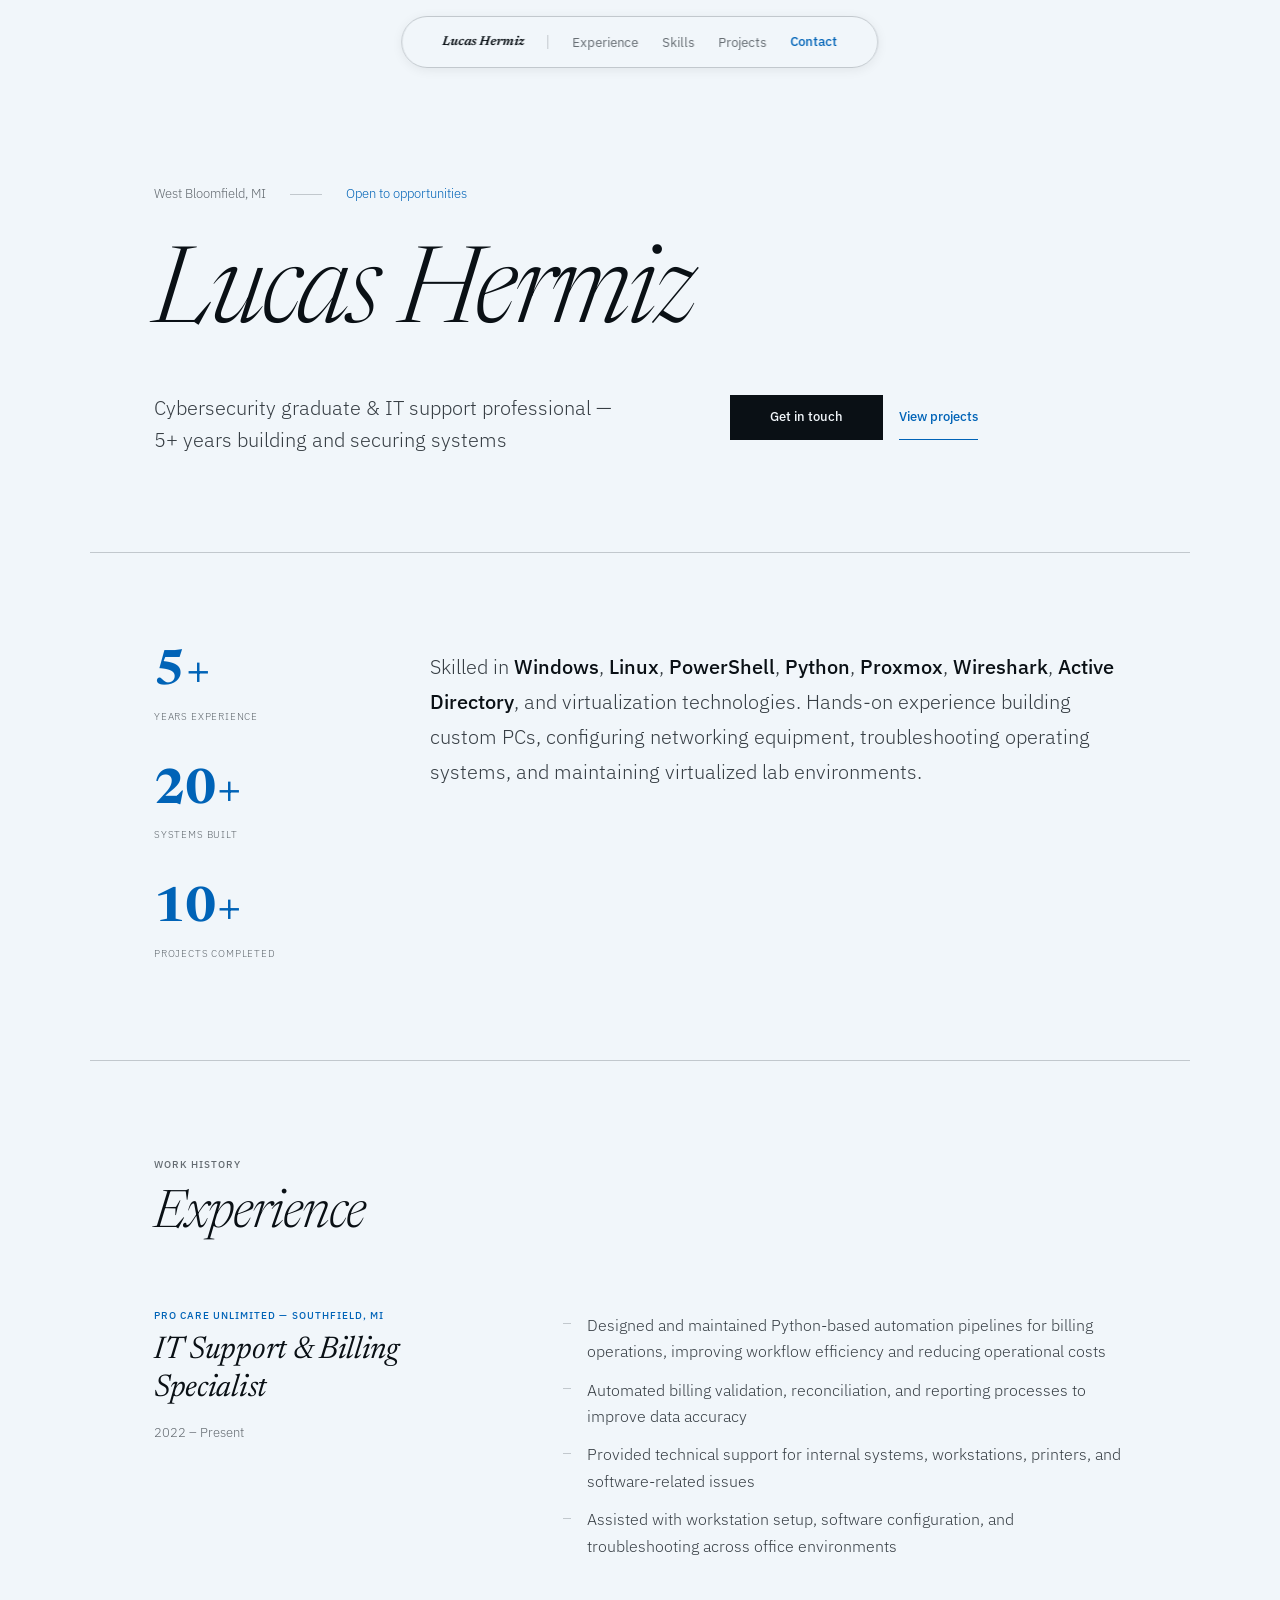
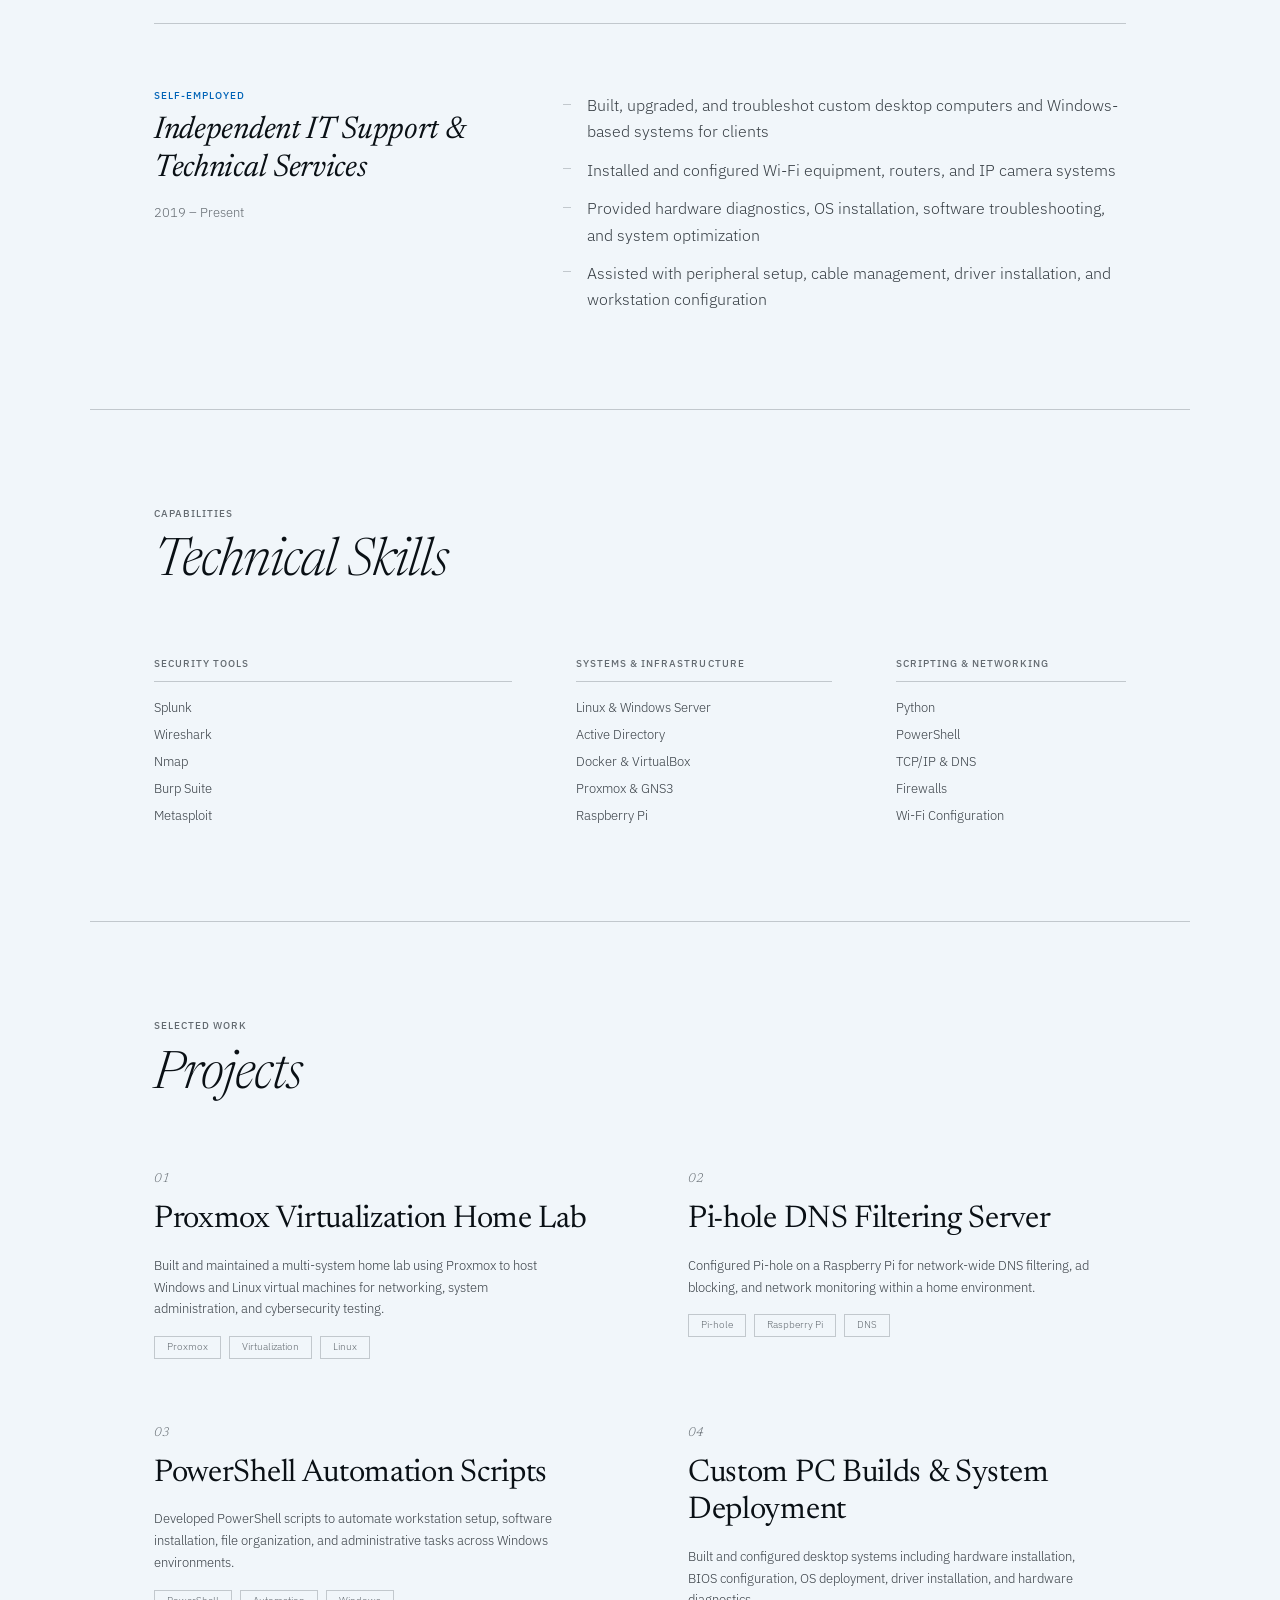
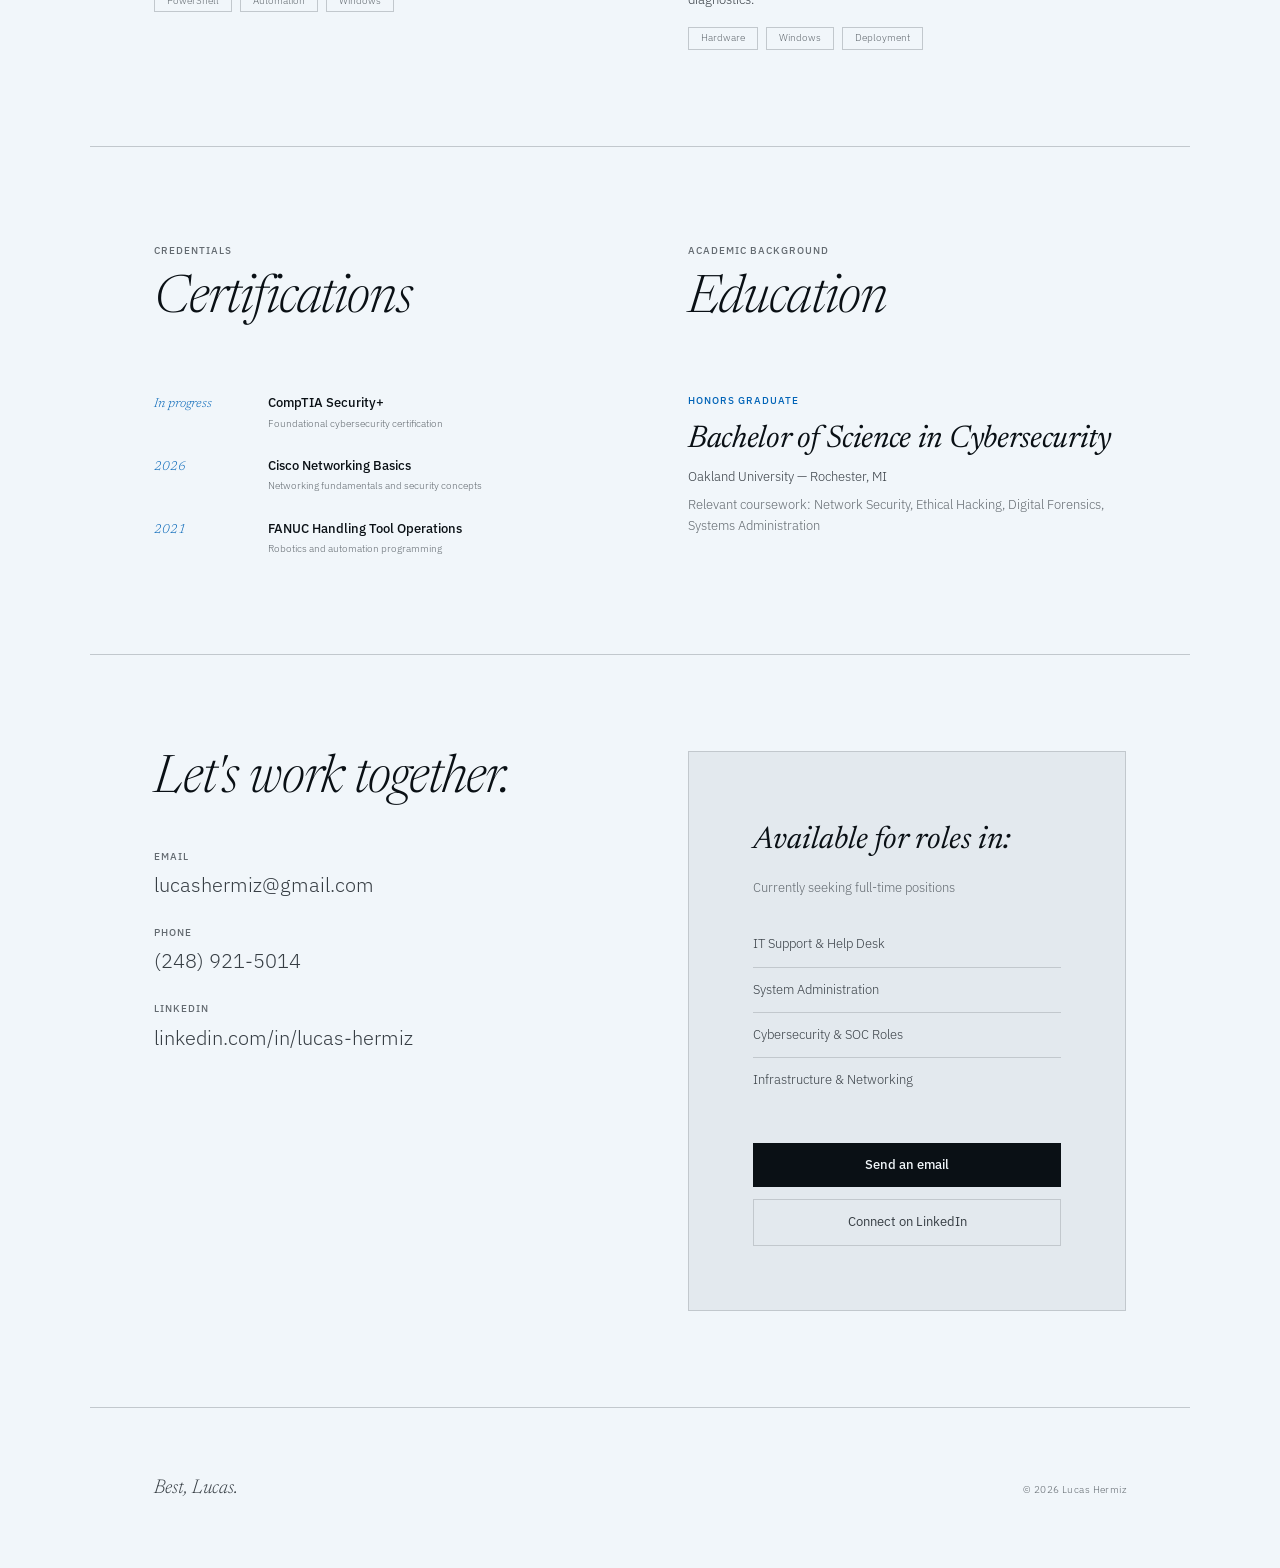
==== commit 3a12a7f2: "Theme 2" ====
--- a/index.html
+++ b/index.html
@@ -6,27 +6,26 @@
 <title>Lucas Hermiz — Cybersecurity &amp; IT Support</title>
 <link rel="preconnect" href="https://fonts.googleapis.com">
 <link rel="preconnect" href="https://fonts.gstatic.com" crossorigin>
-<link href="https://fonts.googleapis.com/css2?family=Geist:wght@300;400;500&display=swap" rel="stylesheet">
-<link href="https://api.fontshare.com/v2/css?f[]=cabinet-grotesk@800,700,500,400&display=swap" rel="stylesheet">
+<link href="https://fonts.googleapis.com/css2?family=Newsreader:ital,opsz,wght@0,6..72,300..800;1,6..72,300..800&family=IBM+Plex+Sans:wght@300;400;500&display=swap" rel="stylesheet">
 <style>
-/* Hallmark · macrostructure: Bento Grid · tone: modern-minimal · anchor hue: terracotta
- * Pre-emit critique: P5 H4 E5 S5 R5 V5
- * Nav: N7 brutal slab · Footer: Ft2 inline rule single line
+/* Hallmark · macrostructure: Marquee Hero · tone: editorial · anchor hue: slate-blue
+ * Pre-emit critique: P5 H5 E5 S5 R5 V5
+ * Nav: N5 floating pill · Footer: Ft6 letter close
  */
 
 :root {
-  --color-paper:    oklch(97% 0.010 75);
-  --color-paper-2:  oklch(93% 0.012 75);
-  --color-paper-3:  oklch(88% 0.014 70);
-  --color-rule:     oklch(82% 0.012 70);
-  --color-muted:    oklch(54% 0.010 65);
-  --color-neutral:  oklch(38% 0.012 55);
-  --color-ink:      oklch(16% 0.012 55);
-  --color-accent:   oklch(54% 0.18 28);
-  --color-focus:    oklch(54% 0.18 28);
-
-  --font-display: "Cabinet Grotesk", ui-sans-serif, system-ui, sans-serif;
-  --font-body:    "Geist", ui-sans-serif, system-ui, sans-serif;
+  --color-paper:    oklch(97% 0.008 245);
+  --color-paper-2:  oklch(93% 0.010 245);
+  --color-paper-3:  oklch(88% 0.012 245);
+  --color-rule:     oklch(83% 0.010 245);
+  --color-muted:    oklch(52% 0.012 245);
+  --color-neutral:  oklch(36% 0.014 245);
+  --color-ink:      oklch(17% 0.014 245);
+  --color-accent:   oklch(48% 0.18 240);
+  --color-focus:    oklch(48% 0.18 240);
+
+  --font-display: "Newsreader", "Georgia", ui-serif, serif;
+  --font-body:    "IBM Plex Sans", ui-sans-serif, system-ui, sans-serif;
 
   --text-xs:        0.64rem;
   --text-sm:        0.8rem;
@@ -36,8 +35,8 @@
   --text-xl:        1.9531rem;
   --text-2xl:       2.4414rem;
   --text-3xl:       3.0518rem;
-  --text-display:   clamp(2.75rem, 6vw + 1rem, 6.5rem);
-  --text-display-s: clamp(1.75rem, 3vw + 0.5rem, 3rem);
+  --text-display:   clamp(3.5rem, 7vw + 1rem, 7.5rem);
+  --text-display-s: clamp(2rem, 3.5vw + 0.5rem, 3.5rem);
 
   --space-3xs: 0.125rem;
   --space-2xs: 0.25rem;
@@ -64,103 +63,99 @@
   line-height: 1.6;
   background: var(--color-paper);
   color: var(--color-ink);
-}
-
-/* ─── N7 Brutal slab nav ─── */
+  font-weight: 300;
+}
+
+/* ─── N5 Floating pill nav ─── */
 .nav {
-  position: sticky;
-  top: 0;
+  position: fixed;
+  top: var(--space-md);
+  left: 50%;
+  transform: translateX(-50%);
   z-index: var(--z-sticky);
-  background: var(--color-ink);
-  border-bottom: 2px solid var(--color-ink);
-}
-
-.nav-inner {
-  max-width: 1200px;
-  margin: 0 auto;
-  padding: var(--space-md) var(--space-2xl);
   display: flex;
-  justify-content: space-between;
   align-items: center;
+  gap: var(--space-lg);
+  padding: var(--space-sm) var(--space-xl);
+  background: oklch(97% 0.008 245 / 0.94);
+  backdrop-filter: blur(14px);
+  -webkit-backdrop-filter: blur(14px);
+  border: 1px solid var(--color-rule);
+  border-radius: 100px;
+  box-shadow: 0 2px 12px oklch(17% 0.014 245 / 0.07);
+  white-space: nowrap;
 }
 
 .nav-wordmark {
   font-family: var(--font-display);
   font-size: var(--text-sm);
-  font-weight: 800;
-  letter-spacing: 0.06em;
-  text-transform: uppercase;
-  color: var(--color-paper);
+  font-weight: 600;
+  font-style: italic;
+  color: var(--color-ink);
   text-decoration: none;
-}
+  letter-spacing: -0.01em;
+}
+
+.nav-sep { width: 1px; height: 14px; background: var(--color-rule); flex-shrink: 0; }
 
 .nav-links {
   display: flex;
   list-style: none;
-  gap: var(--space-xl);
-  align-items: center;
+  gap: var(--space-lg);
 }
 
 .nav-links a {
-  font-family: var(--font-display);
-  font-size: var(--text-xs);
-  font-weight: 700;
-  letter-spacing: 0.10em;
-  text-transform: uppercase;
-  color: oklch(72% 0.008 70);
+  font-size: var(--text-sm);
+  font-weight: 400;
+  color: var(--color-muted);
   text-decoration: none;
   transition: color var(--dur-short) var(--ease-out);
-  white-space: nowrap;
-}
-.nav-links a:hover { color: var(--color-paper); }
-.nav-links a:focus-visible { outline: 2px solid var(--color-accent); outline-offset: 4px; }
-
-.nav-contact {
-  font-family: var(--font-display);
-  font-size: var(--text-xs);
-  font-weight: 800;
-  letter-spacing: 0.10em;
-  text-transform: uppercase;
+}
+.nav-links a:hover { color: var(--color-ink); }
+.nav-links a:focus-visible { outline: 2px solid var(--color-focus); outline-offset: 4px; border-radius: 3px; }
+
+.nav-cta {
+  font-size: var(--text-sm);
+  font-weight: 500;
   color: var(--color-accent);
   text-decoration: none;
   transition: color var(--dur-short) var(--ease-out);
-  white-space: nowrap;
-}
-.nav-contact:hover { color: var(--color-paper); }
-.nav-contact:focus-visible { outline: 2px solid var(--color-accent); outline-offset: 4px; }
-
-/* ─── Hero ─── */
+}
+.nav-cta:hover { color: var(--color-ink); }
+.nav-cta:focus-visible { outline: 2px solid var(--color-focus); outline-offset: 4px; border-radius: 3px; }
+
+/* ─── Hero — Marquee ─── */
 .hero {
-  max-width: 1200px;
+  padding: calc(var(--space-4xl) + var(--space-xl)) var(--space-2xl) var(--space-3xl);
+  max-width: 1100px;
   margin: 0 auto;
-  padding: var(--space-3xl) var(--space-2xl) var(--space-3xl);
-  display: grid;
-  grid-template-columns: 1fr auto;
-  gap: var(--space-3xl);
-  align-items: end;
-  border-bottom: 1px solid var(--color-rule);
-}
-
-.hero-left {}
-
-.hero-badge {
-  display: inline-block;
-  font-family: var(--font-display);
-  font-size: var(--text-xs);
-  font-weight: 700;
-  letter-spacing: 0.10em;
-  text-transform: uppercase;
+}
+
+.hero-meta {
+  display: flex;
+  align-items: center;
+  gap: var(--space-lg);
+  margin-bottom: var(--space-xl);
+}
+
+.hero-location {
+  font-size: var(--text-sm);
+  color: var(--color-muted);
+}
+
+.hero-divider { width: 32px; height: 1px; background: var(--color-rule); }
+
+.hero-status {
+  font-size: var(--text-sm);
   color: var(--color-accent);
-  border: 1.5px solid var(--color-accent);
-  padding: var(--space-3xs) var(--space-sm);
-  margin-bottom: var(--space-xl);
 }
 
 .hero-name {
   font-family: var(--font-display);
   font-size: var(--text-display);
-  font-weight: 800;
-  line-height: 0.95;
+  font-weight: 300;
+  font-style: italic;
+  line-height: 1.02;
   letter-spacing: -0.03em;
   color: var(--color-ink);
   margin-bottom: var(--space-xl);
@@ -168,32 +163,105 @@
   min-width: 0;
 }
 
+.hero-bottom {
+  display: flex;
+  align-items: flex-start;
+  gap: var(--space-3xl);
+  flex-wrap: wrap;
+}
+
 .hero-role {
   font-size: var(--text-md);
+  font-weight: 300;
   color: var(--color-neutral);
-  max-width: 44ch;
-  line-height: 1.55;
-  margin-bottom: var(--space-xl);
-}
-
-.hero-actions { display: flex; gap: var(--space-md); flex-wrap: wrap; }
-
-.hero-right {
-  padding-bottom: 0.5em;
-  text-align: right;
-}
-
-.hero-stats { display: flex; flex-direction: column; gap: var(--space-xl); align-items: flex-end; }
+  max-width: 40ch;
+  line-height: 1.6;
+}
+
+.hero-actions {
+  display: flex;
+  gap: var(--space-md);
+  align-items: center;
+  flex-wrap: wrap;
+  padding-top: 0.15em;
+}
+
+/* ─── Buttons ─── */
+.btn {
+  font-family: var(--font-body);
+  font-size: var(--text-sm);
+  font-weight: 500;
+  padding: var(--space-sm) var(--space-xl);
+  text-decoration: none;
+  display: inline-block;
+  white-space: nowrap;
+  transition: background-color var(--dur-short) var(--ease-out), color var(--dur-short) var(--ease-out);
+}
+
+.btn-primary { background: var(--color-ink); color: var(--color-paper); }
+.btn-primary:hover { background: var(--color-accent); }
+.btn-primary:focus-visible { outline: 2px solid var(--color-focus); outline-offset: 3px; }
+.btn-primary:active { opacity: 0.88; }
+
+.btn-text {
+  background: transparent;
+  color: var(--color-accent);
+  padding-left: 0;
+  padding-right: 0;
+  border-bottom: 1px solid var(--color-accent);
+  transition: color var(--dur-short) var(--ease-out), border-color var(--dur-short) var(--ease-out);
+}
+.btn-text:hover { color: var(--color-ink); border-bottom-color: var(--color-ink); }
+.btn-text:focus-visible { outline: 2px solid var(--color-focus); outline-offset: 4px; }
+
+/* ─── Sections ─── */
+.section {
+  max-width: 1100px;
+  margin: 0 auto;
+  padding: var(--space-3xl) var(--space-2xl);
+  border-top: 1px solid var(--color-rule);
+}
+
+.section-pre {
+  font-size: var(--text-xs);
+  font-weight: 500;
+  letter-spacing: 0.10em;
+  text-transform: uppercase;
+  color: var(--color-muted);
+  display: block;
+  margin-bottom: var(--space-sm);
+}
+
+.section-title {
+  font-family: var(--font-display);
+  font-size: var(--text-display-s);
+  font-weight: 300;
+  font-style: italic;
+  line-height: 1.1;
+  letter-spacing: -0.02em;
+  color: var(--color-ink);
+  margin-bottom: var(--space-2xl);
+}
+
+/* ─── Summary ─── */
+.summary-layout {
+  display: grid;
+  grid-template-columns: 180px 1fr;
+  gap: var(--space-3xl);
+  align-items: start;
+}
+
+.summary-stats { display: flex; flex-direction: column; gap: var(--space-xl); }
 
 .stat-num {
   font-family: var(--font-display);
   font-size: var(--text-3xl);
-  font-weight: 800;
-  color: var(--color-ink);
+  font-weight: 700;
+  color: var(--color-accent);
   line-height: 1;
   font-variant-numeric: tabular-nums;
   display: block;
-  letter-spacing: -0.03em;
+  margin-bottom: var(--space-2xs);
 }
 
 .stat-label {
@@ -203,79 +271,30 @@
   text-transform: uppercase;
 }
 
-/* ─── Buttons ─── */
-.btn {
-  font-family: var(--font-display);
-  font-size: var(--text-xs);
-  font-weight: 700;
-  letter-spacing: 0.10em;
-  text-transform: uppercase;
-  padding: var(--space-md) var(--space-xl);
-  text-decoration: none;
-  display: inline-block;
-  white-space: nowrap;
-  transition: background-color var(--dur-short) var(--ease-out), color var(--dur-short) var(--ease-out);
-}
-
-.btn-primary { background: var(--color-accent); color: var(--color-paper); }
-.btn-primary:hover { background: var(--color-ink); }
-.btn-primary:focus-visible { outline: 2px solid var(--color-focus); outline-offset: 3px; }
-.btn-primary:active { opacity: 0.9; }
-
-.btn-ghost { background: transparent; color: var(--color-ink); border: 1.5px solid var(--color-rule); }
-.btn-ghost:hover { border-color: var(--color-ink); }
-.btn-ghost:focus-visible { outline: 2px solid var(--color-focus); outline-offset: 3px; }
-.btn-ghost:active { opacity: 0.9; }
-
-/* ─── Page body ─── */
-.page-body {
-  max-width: 1200px;
-  margin: 0 auto;
-  padding: 0 var(--space-2xl);
-}
-
-/* ─── Sections ─── */
-.section { padding: var(--space-3xl) 0; border-bottom: 1px solid var(--color-rule); }
-.section:last-of-type { border-bottom: none; }
-
-.section-head { margin-bottom: var(--space-2xl); }
-
-.section-title {
-  font-family: var(--font-display);
-  font-size: var(--text-display-s);
-  font-weight: 800;
-  letter-spacing: -0.03em;
-  color: var(--color-ink);
-  line-height: 1.0;
-}
-
-/* ─── Summary ─── */
-.summary-body {
+.summary-text {
   font-size: var(--text-md);
   line-height: 1.75;
   color: var(--color-neutral);
-  max-width: 72ch;
-}
-.summary-body strong { color: var(--color-ink); font-weight: 500; }
+  max-width: 66ch;
+}
+.summary-text strong { color: var(--color-ink); font-weight: 500; }
 
 /* ─── Experience ─── */
-.exp-list { display: flex; flex-direction: column; gap: var(--space-2xl); }
+.exp-list { display: flex; flex-direction: column; gap: 0; }
 
 .exp-item {
   display: grid;
-  grid-template-columns: 240px 1fr;
-  gap: var(--space-2xl);
+  grid-template-columns: 1fr 1.8fr;
+  gap: var(--space-3xl);
   padding-bottom: var(--space-2xl);
   border-bottom: 1px solid var(--color-rule);
-}
-.exp-item:last-child { border-bottom: none; padding-bottom: 0; }
-
-.exp-left {}
+  margin-bottom: var(--space-2xl);
+}
+.exp-item:last-child { border-bottom: none; padding-bottom: 0; margin-bottom: 0; }
 
 .exp-company {
-  font-family: var(--font-display);
   font-size: var(--text-xs);
-  font-weight: 700;
+  font-weight: 500;
   letter-spacing: 0.10em;
   text-transform: uppercase;
   color: var(--color-accent);
@@ -284,12 +303,13 @@
 
 .exp-role {
   font-family: var(--font-display);
-  font-size: var(--text-lg);
-  font-weight: 700;
+  font-size: var(--text-xl);
+  font-weight: 400;
+  font-style: italic;
+  line-height: 1.2;
+  letter-spacing: -0.01em;
   color: var(--color-ink);
-  line-height: 1.15;
-  letter-spacing: -0.02em;
-  margin-bottom: var(--space-sm);
+  margin-bottom: var(--space-md);
 }
 
 .exp-period {
@@ -298,13 +318,13 @@
   font-variant-numeric: tabular-nums;
 }
 
-.exp-bullets { list-style: none; display: flex; flex-direction: column; gap: var(--space-sm); }
+.exp-bullets { list-style: none; display: flex; flex-direction: column; gap: var(--space-sm); padding-top: 0.25em; }
 
 .exp-bullets li {
   font-size: var(--text-base);
   line-height: 1.65;
   color: var(--color-neutral);
-  padding-left: var(--space-md);
+  padding-left: var(--space-lg);
   position: relative;
 }
 .exp-bullets li::before {
@@ -312,87 +332,48 @@
   position: absolute;
   left: 0;
   top: 0.72em;
-  width: 6px;
+  width: 8px;
   height: 1px;
-  background: var(--color-accent);
-}
-
-/* ─── Skills Bento ─── */
-.skills-bento {
+  background: var(--color-rule);
+}
+
+/* ─── Skills ─── */
+.skills-layout {
   display: grid;
-  grid-template-columns: repeat(4, 1fr);
-  grid-template-rows: auto auto auto;
-  gap: var(--space-md);
-}
-
-.bento-tile {
-  background: var(--color-paper-2);
-  border: 1px solid var(--color-rule);
-  padding: var(--space-xl);
-}
-
-/* Tile layouts */
-.tile-security   { grid-column: span 2; grid-row: span 1; }
-.tile-scripting  { grid-column: span 1; grid-row: span 1; }
-.tile-networking { grid-column: span 1; grid-row: span 1; }
-.tile-systems    { grid-column: span 2; grid-row: span 2; background: var(--color-ink); }
-.tile-it-support { grid-column: span 2; grid-row: span 2; background: var(--color-paper-3); }
-
-.bento-tile-label {
-  font-family: var(--font-display);
+  grid-template-columns: 1.4fr 1fr 0.9fr;
+  gap: var(--space-2xl);
+}
+
+.skill-group-name {
   font-size: var(--text-xs);
-  font-weight: 700;
+  font-weight: 500;
   letter-spacing: 0.10em;
   text-transform: uppercase;
-  color: var(--color-accent);
+  color: var(--color-muted);
+  padding-bottom: var(--space-xs);
+  border-bottom: 1px solid var(--color-rule);
   margin-bottom: var(--space-md);
-  display: block;
-}
-
-.tile-systems .bento-tile-label { color: oklch(72% 0.16 75); }
-
-.bento-tags { display: flex; flex-wrap: wrap; gap: var(--space-xs); }
-
-.btag {
-  font-family: var(--font-display);
-  font-size: var(--text-xs);
-  font-weight: 500;
+}
+
+.skill-items { display: flex; flex-direction: column; gap: var(--space-xs); }
+
+.skill-item {
+  font-size: var(--text-sm);
   color: var(--color-neutral);
-  background: var(--color-paper);
-  border: 1px solid var(--color-rule);
-  padding: var(--space-3xs) var(--space-sm);
-}
-
-.tile-systems .btag {
-  background: oklch(22% 0.010 58);
-  border-color: oklch(30% 0.010 55);
-  color: oklch(75% 0.008 70);
-}
-
-.btag-accent {
-  background: oklch(97% 0.010 75);
-  border-color: var(--color-accent);
-  color: var(--color-accent);
-  font-weight: 700;
+  line-height: 1.5;
 }
 
 /* ─── Projects ─── */
-.projects-grid {
+.projects-layout {
   display: grid;
   grid-template-columns: 1fr 1fr;
-  gap: var(--space-2xl);
-}
-
-.project-card {
-  padding: var(--space-xl);
-  border: 1px solid var(--color-rule);
+  gap: var(--space-2xl) var(--space-3xl);
 }
 
 .project-num {
   font-family: var(--font-display);
-  font-size: var(--text-xs);
-  font-weight: 700;
-  letter-spacing: 0.10em;
+  font-size: var(--text-sm);
+  font-style: italic;
   color: var(--color-muted);
   margin-bottom: var(--space-sm);
 }
@@ -400,9 +381,9 @@
 .project-title {
   font-family: var(--font-display);
   font-size: var(--text-xl);
-  font-weight: 700;
-  line-height: 1.1;
-  letter-spacing: -0.02em;
+  font-weight: 400;
+  line-height: 1.2;
+  letter-spacing: -0.01em;
   color: var(--color-ink);
   margin-bottom: var(--space-md);
 }
@@ -418,75 +399,52 @@
 .project-tags { display: flex; flex-wrap: wrap; gap: var(--space-xs); }
 
 .project-tag {
-  font-family: var(--font-display);
   font-size: var(--text-xs);
-  font-weight: 500;
-  color: var(--color-accent);
-  background: oklch(93% 0.020 28);
+  color: var(--color-muted);
+  border: 1px solid var(--color-rule);
   padding: var(--space-3xs) var(--space-sm);
 }
 
 /* ─── Certs + Education ─── */
-.creds-grid {
+.creds-layout {
   display: grid;
   grid-template-columns: 1fr 1fr;
   gap: var(--space-3xl);
   align-items: start;
 }
 
-.certs-title, .edu-title {
-  font-family: var(--font-display);
-  font-size: var(--text-xl);
-  font-weight: 800;
-  letter-spacing: -0.02em;
-  color: var(--color-ink);
-  margin-bottom: var(--space-xl);
-}
-
 .cert-list { display: flex; flex-direction: column; gap: var(--space-lg); }
 
-.cert-item {
-  display: flex;
-  gap: var(--space-lg);
-  padding-bottom: var(--space-lg);
-  border-bottom: 1px solid var(--color-rule);
-  align-items: baseline;
-}
-.cert-item:last-child { border-bottom: none; padding-bottom: 0; }
+.cert-entry { display: grid; grid-template-columns: 90px 1fr; gap: var(--space-lg); align-items: baseline; }
 
 .cert-year {
   font-family: var(--font-display);
-  font-size: var(--text-xs);
-  font-weight: 700;
-  letter-spacing: 0.08em;
+  font-size: var(--text-sm);
+  font-style: italic;
   color: var(--color-accent);
-  text-transform: uppercase;
   font-variant-numeric: tabular-nums;
-  min-width: 80px;
 }
 
 .cert-name { font-size: var(--text-sm); font-weight: 500; color: var(--color-ink); margin-bottom: var(--space-3xs); }
 .cert-desc { font-size: var(--text-xs); color: var(--color-muted); }
 
 .edu-honors {
-  display: inline-block;
-  font-family: var(--font-display);
+  display: block;
   font-size: var(--text-xs);
-  font-weight: 700;
+  font-weight: 500;
   letter-spacing: 0.10em;
   text-transform: uppercase;
-  color: var(--color-paper);
-  background: var(--color-accent);
-  padding: var(--space-3xs) var(--space-sm);
-  margin-bottom: var(--space-md);
+  color: var(--color-accent);
+  margin-bottom: var(--space-sm);
 }
 
 .edu-degree {
   font-family: var(--font-display);
   font-size: var(--text-xl);
-  font-weight: 700;
-  line-height: 1.15;
-  letter-spacing: -0.02em;
+  font-weight: 400;
+  font-style: italic;
+  line-height: 1.2;
+  letter-spacing: -0.01em;
   color: var(--color-ink);
   margin-bottom: var(--space-xs);
 }
@@ -495,7 +453,7 @@
 .edu-coursework { font-size: var(--text-sm); color: var(--color-muted); line-height: 1.6; }
 
 /* ─── Contact ─── */
-.contact-grid {
+.contact-layout {
   display: grid;
   grid-template-columns: 1fr 1fr;
   gap: var(--space-3xl);
@@ -505,204 +463,178 @@
 .contact-heading {
   font-family: var(--font-display);
   font-size: var(--text-display-s);
-  font-weight: 800;
-  letter-spacing: -0.03em;
+  font-weight: 300;
+  font-style: italic;
+  line-height: 1.1;
+  letter-spacing: -0.02em;
   color: var(--color-ink);
-  line-height: 1.0;
   margin-bottom: var(--space-xl);
 }
 
-.contact-desc {
-  font-size: var(--text-base);
-  color: var(--color-neutral);
-  line-height: 1.7;
-  max-width: 44ch;
-  margin-bottom: var(--space-xl);
-}
-
-.contact-details { display: flex; flex-direction: column; gap: var(--space-md); }
-
-.c-row { display: flex; flex-direction: column; gap: var(--space-3xs); }
+.contact-methods { display: flex; flex-direction: column; gap: var(--space-lg); }
 
 .c-label {
-  font-family: var(--font-display);
+  display: block;
   font-size: var(--text-xs);
-  font-weight: 700;
+  font-weight: 500;
   letter-spacing: 0.10em;
   text-transform: uppercase;
   color: var(--color-muted);
+  margin-bottom: var(--space-2xs);
 }
 
 .c-value {
-  font-size: var(--text-base);
+  font-size: var(--text-md);
   color: var(--color-neutral);
   text-decoration: none;
-  font-weight: 500;
   transition: color var(--dur-short) var(--ease-out);
+  display: block;
 }
 .c-value:hover { color: var(--color-accent); }
 .c-value:focus-visible { outline: 2px solid var(--color-focus); outline-offset: 3px; }
 
-.opp-panel {
-  background: var(--color-ink);
+.contact-card {
+  background: var(--color-paper-2);
   padding: var(--space-2xl);
-}
-
-.opp-panel-title {
-  font-family: var(--font-display);
-  font-size: var(--text-lg);
-  font-weight: 700;
-  letter-spacing: -0.02em;
-  color: var(--color-paper);
+  border: 1px solid var(--color-rule);
+}
+
+.contact-card-title {
+  font-family: var(--font-display);
+  font-size: var(--text-xl);
+  font-weight: 400;
+  font-style: italic;
+  color: var(--color-ink);
   margin-bottom: var(--space-sm);
 }
 
-.opp-panel-sub {
-  font-size: var(--text-sm);
-  color: oklch(60% 0.008 70);
+.contact-card-sub { font-size: var(--text-sm); color: var(--color-muted); margin-bottom: var(--space-lg); }
+
+.opp-list {
+  list-style: none;
   margin-bottom: var(--space-xl);
 }
-
-.opp-list { list-style: none; margin-bottom: var(--space-xl); }
-
 .opp-list li {
   font-size: var(--text-sm);
-  color: oklch(80% 0.008 75);
+  color: var(--color-neutral);
   padding: var(--space-sm) 0;
-  border-bottom: 1px solid oklch(24% 0.010 55);
+  border-bottom: 1px solid var(--color-rule);
 }
 .opp-list li:last-child { border-bottom: none; }
 
 .cta-stack { display: flex; flex-direction: column; gap: var(--space-sm); }
-.btn-pale {
-  font-family: var(--font-display);
-  font-size: var(--text-xs);
-  font-weight: 700;
-  letter-spacing: 0.10em;
-  text-transform: uppercase;
-  padding: var(--space-md) var(--space-xl);
+.btn-block { text-align: center; display: block; }
+.btn-outline {
+  font-family: var(--font-body);
+  font-size: var(--text-sm);
+  font-weight: 400;
+  padding: var(--space-sm) var(--space-xl);
   text-decoration: none;
   display: block;
   text-align: center;
-  background: transparent;
-  color: oklch(80% 0.008 75);
-  border: 1px solid oklch(28% 0.010 55);
+  color: var(--color-neutral);
+  border: 1px solid var(--color-rule);
   transition: color var(--dur-short) var(--ease-out), border-color var(--dur-short) var(--ease-out);
   white-space: nowrap;
 }
-.btn-pale:hover { color: var(--color-paper); border-color: oklch(60% 0.008 70); }
-.btn-pale:focus-visible { outline: 2px solid var(--color-accent); outline-offset: 3px; }
-.btn-pale:active { opacity: 0.88; }
-.btn-block { text-align: center; display: block; }
-
-/* ─── Ft2 Footer — inline rule ─── */
+.btn-outline:hover { color: var(--color-accent); border-color: var(--color-accent); }
+.btn-outline:focus-visible { outline: 2px solid var(--color-focus); outline-offset: 3px; }
+.btn-outline:active { opacity: 0.88; }
+
+/* ─── Footer — Ft6 letter close ─── */
 .footer {
+  max-width: 1100px;
+  margin: 0 auto;
+  padding: var(--space-2xl) var(--space-2xl);
   border-top: 1px solid var(--color-rule);
-  padding: var(--space-xl) var(--space-2xl);
-  max-width: 1200px;
-  margin: 0 auto;
   display: flex;
   justify-content: space-between;
-  align-items: center;
+  align-items: baseline;
   flex-wrap: wrap;
   gap: var(--space-md);
 }
 
-.footer-name {
-  font-family: var(--font-display);
-  font-size: var(--text-sm);
-  font-weight: 700;
+.footer-close {
+  font-family: var(--font-display);
+  font-size: var(--text-md);
+  font-weight: 300;
+  font-style: italic;
   color: var(--color-neutral);
 }
 
-.footer-copy {
-  font-size: var(--text-xs);
-  color: var(--color-muted);
-  letter-spacing: 0.04em;
-}
+.footer-copy { font-size: var(--text-xs); color: var(--color-muted); letter-spacing: 0.04em; }
 
 /* ─── Responsive ─── */
-@media (max-width: 1024px) {
-  .skills-bento {
-    grid-template-columns: repeat(2, 1fr);
+@media (max-width: 900px) {
+  .skills-layout { grid-template-columns: 1fr 1fr; }
+  .exp-item { grid-template-columns: 1fr; gap: var(--space-md); }
+}
+
+@media (max-width: 768px) {
+  .nav {
+    top: var(--space-sm);
+    left: var(--space-md); right: var(--space-md);
+    transform: none;
+    justify-content: space-between;
+    padding: var(--space-sm) var(--space-lg);
   }
-  .tile-security   { grid-column: span 2; }
-  .tile-scripting  { grid-column: span 1; }
-  .tile-networking { grid-column: span 1; }
-  .tile-systems    { grid-column: span 2; grid-row: span 1; }
-  .tile-it-support { grid-column: span 2; grid-row: span 1; }
-}
-
-@media (max-width: 768px) {
-  .nav-inner { padding: var(--space-md) var(--space-lg); }
-  .nav-links li:nth-child(n+3) { display: none; }
-
-  .hero {
-    grid-template-columns: 1fr;
-    padding: var(--space-2xl) var(--space-lg) var(--space-2xl);
-    gap: var(--space-xl);
-  }
-  .hero-right { text-align: left; }
-  .hero-stats { flex-direction: row; gap: var(--space-xl); }
-
-  .page-body { padding: 0 var(--space-lg); }
-
-  .exp-item { grid-template-columns: 1fr; gap: var(--space-md); }
-
-  .skills-bento {
-    grid-template-columns: 1fr 1fr;
-  }
-  .tile-security   { grid-column: span 2; }
-  .tile-scripting  { grid-column: span 1; }
-  .tile-networking { grid-column: span 1; }
-  .tile-systems    { grid-column: span 2; grid-row: span 1; }
-  .tile-it-support { grid-column: span 2; grid-row: span 1; }
-
-  .projects-grid { grid-template-columns: 1fr; }
-  .creds-grid { grid-template-columns: 1fr; }
-  .contact-grid { grid-template-columns: 1fr; }
+  .nav-sep { display: none; }
+  .nav-links li:nth-child(n+2) { display: none; }
+
+  .hero { padding: calc(var(--space-3xl) + var(--space-xl)) var(--space-lg) var(--space-2xl); }
+  .hero-bottom { flex-direction: column; gap: var(--space-lg); }
+
+  .section { padding: var(--space-2xl) var(--space-lg); }
+
+  .summary-layout { grid-template-columns: 1fr; }
+  .summary-stats { flex-direction: row; gap: var(--space-xl); }
+
+  .skills-layout { grid-template-columns: 1fr; }
+  .projects-layout { grid-template-columns: 1fr; }
+  .creds-layout { grid-template-columns: 1fr; }
+  .contact-layout { grid-template-columns: 1fr; }
 
   .footer { padding: var(--space-xl) var(--space-lg); }
-
   .hero-name { overflow-wrap: anywhere; min-width: 0; }
 }
 
 @media (max-width: 414px) {
-  .skills-bento { grid-template-columns: 1fr; }
-  .tile-security, .tile-scripting, .tile-networking,
-  .tile-systems, .tile-it-support { grid-column: span 1; grid-row: span 1; }
-
-  .hero-stats { flex-direction: column; gap: var(--space-md); }
-  .cta-stack .btn-pale { white-space: normal; }
+  .cert-entry { grid-template-columns: 1fr; gap: var(--space-xs); }
 }
 </style>
 </head>
 <body>
 
 <nav class="nav" id="top">
-  <div class="nav-inner">
-    <a href="#top" class="nav-wordmark">Lucas Hermiz</a>
-    <ul class="nav-links">
-      <li><a href="#experience">Experience</a></li>
-      <li><a href="#skills">Skills</a></li>
-      <li><a href="#projects">Projects</a></li>
-    </ul>
-    <a href="#contact" class="nav-contact">Contact</a>
+  <a href="#top" class="nav-wordmark">Lucas Hermiz</a>
+  <div class="nav-sep"></div>
+  <ul class="nav-links">
+    <li><a href="#experience">Experience</a></li>
+    <li><a href="#skills">Skills</a></li>
+    <li><a href="#projects">Projects</a></li>
+  </ul>
+  <a href="#contact" class="nav-cta">Contact</a>
+</nav>
+
+<section class="hero">
+  <div class="hero-meta">
+    <span class="hero-location">West Bloomfield, MI</span>
+    <div class="hero-divider"></div>
+    <span class="hero-status">Open to opportunities</span>
   </div>
-</nav>
-
-<div class="hero">
-  <div class="hero-left">
-    <span class="hero-badge">Available for hire</span>
-    <h1 class="hero-name">Lucas<br>Hermiz</h1>
-    <p class="hero-role">Cybersecurity graduate &amp; IT support professional. Building and securing systems since 2019.</p>
+  <h1 class="hero-name">Lucas Hermiz</h1>
+  <div class="hero-bottom">
+    <p class="hero-role">Cybersecurity graduate &amp; IT support professional — 5+ years building and securing systems</p>
     <div class="hero-actions">
       <a href="mailto:lucashermiz@gmail.com" class="btn btn-primary">Get in touch</a>
-      <a href="#projects" class="btn btn-ghost">View projects</a>
+      <a href="#projects" class="btn btn-text">View projects</a>
     </div>
   </div>
-  <div class="hero-right">
-    <div class="hero-stats">
+</section>
+
+<section class="section" id="summary">
+  <div class="summary-layout">
+    <div class="summary-stats">
       <div>
         <span class="stat-num">5+</span>
         <span class="stat-label">Years experience</span>
@@ -716,254 +648,212 @@
         <span class="stat-label">Projects completed</span>
       </div>
     </div>
-  </div>
-</div>
-
-<div class="page-body">
-
-  <section class="section" id="summary">
-    <div class="section-head">
-      <h2 class="section-title">About</h2>
-    </div>
-    <p class="summary-body">
+    <p class="summary-text">
       Skilled in <strong>Windows</strong>, <strong>Linux</strong>, <strong>PowerShell</strong>,
       <strong>Python</strong>, <strong>Proxmox</strong>, <strong>Wireshark</strong>,
       <strong>Active Directory</strong>, and virtualization technologies. Hands-on experience
       building custom PCs, configuring networking equipment, troubleshooting operating systems,
-      and maintaining virtualized lab environments. Honors graduate in Cybersecurity from
-      Oakland University.
+      and maintaining virtualized lab environments.
     </p>
-  </section>
-
-  <section class="section" id="experience">
-    <div class="section-head">
-      <h2 class="section-title">Experience</h2>
-    </div>
-    <div class="exp-list">
-      <div class="exp-item">
-        <div class="exp-left">
-          <p class="exp-company">Pro Care Unlimited — Southfield, MI</p>
-          <h3 class="exp-role">IT Support / Billing Specialist</h3>
-          <p class="exp-period">2022 – Present</p>
-        </div>
-        <ul class="exp-bullets">
-          <li>Designed and maintained Python-based automation pipelines for billing operations, improving workflow efficiency and reducing operational costs</li>
-          <li>Automated billing validation, reconciliation, and reporting processes to improve data accuracy</li>
-          <li>Provided technical support for internal systems, workstations, printers, and software-related issues</li>
-          <li>Assisted with workstation setup, software configuration, and troubleshooting across office environments</li>
-        </ul>
-      </div>
-      <div class="exp-item">
-        <div class="exp-left">
-          <p class="exp-company">Self-Employed</p>
-          <h3 class="exp-role">Independent IT Support &amp; Technical Services</h3>
-          <p class="exp-period">2019 – Present</p>
-        </div>
-        <ul class="exp-bullets">
-          <li>Built, upgraded, and troubleshot custom desktop computers and Windows-based systems for clients</li>
-          <li>Installed and configured Wi-Fi equipment, routers, and IP camera systems</li>
-          <li>Provided hardware diagnostics, OS installation, software troubleshooting, and system optimization</li>
-          <li>Assisted with peripheral setup, cable management, driver installation, and workstation configuration</li>
-        </ul>
-      </div>
-    </div>
-  </section>
-
-  <section class="section" id="skills">
-    <div class="section-head">
-      <h2 class="section-title">Skills</h2>
-    </div>
-    <div class="skills-bento">
-
-      <div class="bento-tile tile-security">
-        <span class="bento-tile-label">Security Tools</span>
-        <div class="bento-tags">
-          <span class="btag">Splunk</span>
-          <span class="btag">Wireshark</span>
-          <span class="btag">Nmap</span>
-          <span class="btag btag-accent">Burp Suite</span>
-          <span class="btag">Metasploit</span>
-        </div>
-      </div>
-
-      <div class="bento-tile tile-scripting">
-        <span class="bento-tile-label">Scripting</span>
-        <div class="bento-tags">
-          <span class="btag btag-accent">Python</span>
-          <span class="btag">PowerShell</span>
-        </div>
-      </div>
-
-      <div class="bento-tile tile-networking">
-        <span class="bento-tile-label">Networking</span>
-        <div class="bento-tags">
-          <span class="btag">TCP/IP</span>
-          <span class="btag">DNS</span>
-          <span class="btag">Firewalls</span>
-          <span class="btag">Wi-Fi Config</span>
-        </div>
-      </div>
-
-      <div class="bento-tile tile-systems">
-        <span class="bento-tile-label">Systems &amp; Infrastructure</span>
-        <div class="bento-tags">
-          <span class="btag">Linux</span>
-          <span class="btag">Windows Server</span>
-          <span class="btag">Active Directory</span>
-          <span class="btag">Docker</span>
-          <span class="btag">VirtualBox</span>
-          <span class="btag">GNS3</span>
-          <span class="btag">Proxmox</span>
-          <span class="btag">Raspberry Pi</span>
-        </div>
-      </div>
-
-      <div class="bento-tile tile-it-support">
-        <span class="bento-tile-label">IT Support</span>
-        <div class="bento-tags">
-          <span class="btag">Hardware Troubleshooting</span>
-          <span class="btag">PC Building</span>
-          <span class="btag">Windows Support</span>
-          <span class="btag">System Imaging</span>
-          <span class="btag">Technical Support</span>
-        </div>
-      </div>
-
-    </div>
-  </section>
-
-  <section class="section" id="projects">
-    <div class="section-head">
-      <h2 class="section-title">Projects</h2>
-    </div>
-    <div class="projects-grid">
-      <div class="project-card">
-        <p class="project-num">01</p>
-        <h3 class="project-title">Proxmox Virtualization Home Lab</h3>
-        <p class="project-body">Built and maintained a multi-system home lab using Proxmox to host Windows and Linux virtual machines for networking, system administration, and cybersecurity testing.</p>
-        <div class="project-tags">
-          <span class="project-tag">Proxmox</span>
-          <span class="project-tag">Virtualization</span>
-          <span class="project-tag">Linux</span>
-        </div>
-      </div>
-      <div class="project-card">
-        <p class="project-num">02</p>
-        <h3 class="project-title">Pi-hole DNS Filtering Server</h3>
-        <p class="project-body">Configured Pi-hole on a Raspberry Pi for network-wide DNS filtering, ad blocking, and network monitoring within a home environment.</p>
-        <div class="project-tags">
-          <span class="project-tag">Pi-hole</span>
-          <span class="project-tag">Raspberry Pi</span>
-          <span class="project-tag">DNS</span>
-        </div>
-      </div>
-      <div class="project-card">
-        <p class="project-num">03</p>
-        <h3 class="project-title">PowerShell Automation Scripts</h3>
-        <p class="project-body">Developed PowerShell scripts to automate workstation setup, software installation, file organization, and administrative tasks.</p>
-        <div class="project-tags">
-          <span class="project-tag">PowerShell</span>
-          <span class="project-tag">Automation</span>
-          <span class="project-tag">Windows</span>
-        </div>
-      </div>
-      <div class="project-card">
-        <p class="project-num">04</p>
-        <h3 class="project-title">Custom PC Builds &amp; System Deployment</h3>
-        <p class="project-body">Built and configured desktop systems including hardware installation, BIOS configuration, OS deployment, and hardware diagnostics.</p>
-        <div class="project-tags">
-          <span class="project-tag">Hardware</span>
-          <span class="project-tag">Windows</span>
-          <span class="project-tag">Deployment</span>
-        </div>
-      </div>
-    </div>
-  </section>
-
-  <section class="section" id="certifications">
-    <div class="creds-grid">
+  </div>
+</section>
+
+<section class="section" id="experience">
+  <span class="section-pre">Work history</span>
+  <h2 class="section-title">Experience</h2>
+  <div class="exp-list">
+    <div class="exp-item">
       <div>
-        <h2 class="certs-title">Certifications</h2>
-        <div class="cert-list">
-          <div class="cert-item">
-            <span class="cert-year">In Progress</span>
-            <div>
-              <p class="cert-name">CompTIA Security+</p>
-              <p class="cert-desc">Foundational cybersecurity certification</p>
-            </div>
-          </div>
-          <div class="cert-item">
-            <span class="cert-year">2026</span>
-            <div>
-              <p class="cert-name">Cisco Networking Basics</p>
-              <p class="cert-desc">Networking fundamentals and security concepts</p>
-            </div>
-          </div>
-          <div class="cert-item">
-            <span class="cert-year">2021</span>
-            <div>
-              <p class="cert-name">FANUC Handling Tool Operations</p>
-              <p class="cert-desc">Robotics and automation programming</p>
-            </div>
+        <p class="exp-company">Pro Care Unlimited — Southfield, MI</p>
+        <h3 class="exp-role">IT Support &amp; Billing Specialist</h3>
+        <p class="exp-period">2022 – Present</p>
+      </div>
+      <ul class="exp-bullets">
+        <li>Designed and maintained Python-based automation pipelines for billing operations, improving workflow efficiency and reducing operational costs</li>
+        <li>Automated billing validation, reconciliation, and reporting processes to improve data accuracy</li>
+        <li>Provided technical support for internal systems, workstations, printers, and software-related issues</li>
+        <li>Assisted with workstation setup, software configuration, and troubleshooting across office environments</li>
+      </ul>
+    </div>
+    <div class="exp-item">
+      <div>
+        <p class="exp-company">Self-Employed</p>
+        <h3 class="exp-role">Independent IT Support &amp; Technical Services</h3>
+        <p class="exp-period">2019 – Present</p>
+      </div>
+      <ul class="exp-bullets">
+        <li>Built, upgraded, and troubleshot custom desktop computers and Windows-based systems for clients</li>
+        <li>Installed and configured Wi-Fi equipment, routers, and IP camera systems</li>
+        <li>Provided hardware diagnostics, OS installation, software troubleshooting, and system optimization</li>
+        <li>Assisted with peripheral setup, cable management, driver installation, and workstation configuration</li>
+      </ul>
+    </div>
+  </div>
+</section>
+
+<section class="section" id="skills">
+  <span class="section-pre">Capabilities</span>
+  <h2 class="section-title">Technical Skills</h2>
+  <div class="skills-layout">
+    <div>
+      <p class="skill-group-name">Security Tools</p>
+      <div class="skill-items">
+        <span class="skill-item">Splunk</span>
+        <span class="skill-item">Wireshark</span>
+        <span class="skill-item">Nmap</span>
+        <span class="skill-item">Burp Suite</span>
+        <span class="skill-item">Metasploit</span>
+      </div>
+    </div>
+    <div>
+      <p class="skill-group-name">Systems &amp; Infrastructure</p>
+      <div class="skill-items">
+        <span class="skill-item">Linux &amp; Windows Server</span>
+        <span class="skill-item">Active Directory</span>
+        <span class="skill-item">Docker &amp; VirtualBox</span>
+        <span class="skill-item">Proxmox &amp; GNS3</span>
+        <span class="skill-item">Raspberry Pi</span>
+      </div>
+    </div>
+    <div>
+      <p class="skill-group-name">Scripting &amp; Networking</p>
+      <div class="skill-items">
+        <span class="skill-item">Python</span>
+        <span class="skill-item">PowerShell</span>
+        <span class="skill-item">TCP/IP &amp; DNS</span>
+        <span class="skill-item">Firewalls</span>
+        <span class="skill-item">Wi-Fi Configuration</span>
+      </div>
+    </div>
+  </div>
+</section>
+
+<section class="section" id="projects">
+  <span class="section-pre">Selected work</span>
+  <h2 class="section-title">Projects</h2>
+  <div class="projects-layout">
+    <div>
+      <p class="project-num">01</p>
+      <h3 class="project-title">Proxmox Virtualization Home Lab</h3>
+      <p class="project-body">Built and maintained a multi-system home lab using Proxmox to host Windows and Linux virtual machines for networking, system administration, and cybersecurity testing.</p>
+      <div class="project-tags">
+        <span class="project-tag">Proxmox</span>
+        <span class="project-tag">Virtualization</span>
+        <span class="project-tag">Linux</span>
+      </div>
+    </div>
+    <div>
+      <p class="project-num">02</p>
+      <h3 class="project-title">Pi-hole DNS Filtering Server</h3>
+      <p class="project-body">Configured Pi-hole on a Raspberry Pi for network-wide DNS filtering, ad blocking, and network monitoring within a home environment.</p>
+      <div class="project-tags">
+        <span class="project-tag">Pi-hole</span>
+        <span class="project-tag">Raspberry Pi</span>
+        <span class="project-tag">DNS</span>
+      </div>
+    </div>
+    <div>
+      <p class="project-num">03</p>
+      <h3 class="project-title">PowerShell Automation Scripts</h3>
+      <p class="project-body">Developed PowerShell scripts to automate workstation setup, software installation, file organization, and administrative tasks across Windows environments.</p>
+      <div class="project-tags">
+        <span class="project-tag">PowerShell</span>
+        <span class="project-tag">Automation</span>
+        <span class="project-tag">Windows</span>
+      </div>
+    </div>
+    <div>
+      <p class="project-num">04</p>
+      <h3 class="project-title">Custom PC Builds &amp; System Deployment</h3>
+      <p class="project-body">Built and configured desktop systems including hardware installation, BIOS configuration, OS deployment, driver installation, and hardware diagnostics.</p>
+      <div class="project-tags">
+        <span class="project-tag">Hardware</span>
+        <span class="project-tag">Windows</span>
+        <span class="project-tag">Deployment</span>
+      </div>
+    </div>
+  </div>
+</section>
+
+<section class="section" id="certifications">
+  <div class="creds-layout">
+    <div>
+      <span class="section-pre">Credentials</span>
+      <h2 class="section-title">Certifications</h2>
+      <div class="cert-list">
+        <div class="cert-entry">
+          <span class="cert-year">In progress</span>
+          <div>
+            <p class="cert-name">CompTIA Security+</p>
+            <p class="cert-desc">Foundational cybersecurity certification</p>
           </div>
         </div>
-      </div>
-      <div>
-        <h2 class="edu-title">Education</h2>
-        <span class="edu-honors">Honors Graduate</span>
-        <h3 class="edu-degree">Bachelor of Science in Cybersecurity</h3>
-        <p class="edu-school">Oakland University — Rochester, MI</p>
-        <p class="edu-coursework">Relevant coursework: Network Security, Ethical Hacking, Digital Forensics, Systems Administration</p>
-      </div>
-    </div>
-  </section>
-
-  <section class="section" id="contact">
-    <div class="contact-grid">
-      <div>
-        <h2 class="contact-heading">Let's work together.</h2>
-        <p class="contact-desc">Open to opportunities in IT support, cybersecurity, system administration, and infrastructure-focused roles.</p>
-        <div class="contact-details">
-          <div class="c-row">
-            <span class="c-label">Email</span>
-            <a href="mailto:lucashermiz@gmail.com" class="c-value">lucashermiz@gmail.com</a>
-          </div>
-          <div class="c-row">
-            <span class="c-label">Phone</span>
-            <a href="tel:+12489215014" class="c-value">(248) 921-5014</a>
-          </div>
-          <div class="c-row">
-            <span class="c-label">LinkedIn</span>
-            <a href="https://www.linkedin.com/in/lucas-hermiz/" target="_blank" rel="noopener" class="c-value">lucas-hermiz</a>
-          </div>
-          <div class="c-row">
-            <span class="c-label">GitHub</span>
-            <a href="https://github.com/Lucas0x24" target="_blank" rel="noopener" class="c-value">Lucas0x24</a>
+        <div class="cert-entry">
+          <span class="cert-year">2026</span>
+          <div>
+            <p class="cert-name">Cisco Networking Basics</p>
+            <p class="cert-desc">Networking fundamentals and security concepts</p>
           </div>
         </div>
-      </div>
-      <div class="opp-panel">
-        <h3 class="opp-panel-title">Available for:</h3>
-        <p class="opp-panel-sub">Seeking full-time positions in</p>
-        <ul class="opp-list">
-          <li>IT Support &amp; Help Desk</li>
-          <li>System Administration</li>
-          <li>Cybersecurity &amp; SOC Roles</li>
-          <li>Infrastructure &amp; Networking</li>
-        </ul>
-        <div class="cta-stack">
-          <a href="mailto:lucashermiz@gmail.com" class="btn btn-primary btn-block">Send an email</a>
-          <a href="https://www.linkedin.com/in/lucas-hermiz/" class="btn-pale" target="_blank" rel="noopener">Connect on LinkedIn</a>
+        <div class="cert-entry">
+          <span class="cert-year">2021</span>
+          <div>
+            <p class="cert-name">FANUC Handling Tool Operations</p>
+            <p class="cert-desc">Robotics and automation programming</p>
+          </div>
         </div>
       </div>
     </div>
-  </section>
-
-</div><!-- /page-body -->
+    <div>
+      <span class="section-pre">Academic background</span>
+      <h2 class="section-title">Education</h2>
+      <span class="edu-honors">Honors Graduate</span>
+      <h3 class="edu-degree">Bachelor of Science in Cybersecurity</h3>
+      <p class="edu-school">Oakland University — Rochester, MI</p>
+      <p class="edu-coursework">Relevant coursework: Network Security, Ethical Hacking, Digital Forensics, Systems Administration</p>
+    </div>
+  </div>
+</section>
+
+<section class="section" id="contact">
+  <div class="contact-layout">
+    <div>
+      <h2 class="contact-heading">Let's work together.</h2>
+      <div class="contact-methods">
+        <div>
+          <span class="c-label">Email</span>
+          <a href="mailto:lucashermiz@gmail.com" class="c-value">lucashermiz@gmail.com</a>
+        </div>
+        <div>
+          <span class="c-label">Phone</span>
+          <a href="tel:+12489215014" class="c-value">(248) 921-5014</a>
+        </div>
+        <div>
+          <span class="c-label">LinkedIn</span>
+          <a href="https://www.linkedin.com/in/lucas-hermiz/" target="_blank" rel="noopener" class="c-value">linkedin.com/in/lucas-hermiz</a>
+        </div>
+      </div>
+    </div>
+    <div class="contact-card">
+      <h3 class="contact-card-title">Available for roles in:</h3>
+      <p class="contact-card-sub">Currently seeking full-time positions</p>
+      <ul class="opp-list">
+        <li>IT Support &amp; Help Desk</li>
+        <li>System Administration</li>
+        <li>Cybersecurity &amp; SOC Roles</li>
+        <li>Infrastructure &amp; Networking</li>
+      </ul>
+      <div class="cta-stack">
+        <a href="mailto:lucashermiz@gmail.com" class="btn btn-primary btn-block">Send an email</a>
+        <a href="https://www.linkedin.com/in/lucas-hermiz/" class="btn-outline" target="_blank" rel="noopener">Connect on LinkedIn</a>
+      </div>
+    </div>
+  </div>
+</section>
 
 <footer class="footer">
-  <span class="footer-name">Lucas Hermiz</span>
-  <span class="footer-copy">&copy; 2026 · West Bloomfield, MI · Building secure &amp; reliable infrastructure</span>
+  <span class="footer-close">Best, Lucas.</span>
+  <span class="footer-copy">&copy; 2026 Lucas Hermiz</span>
 </footer>
 
 </body>
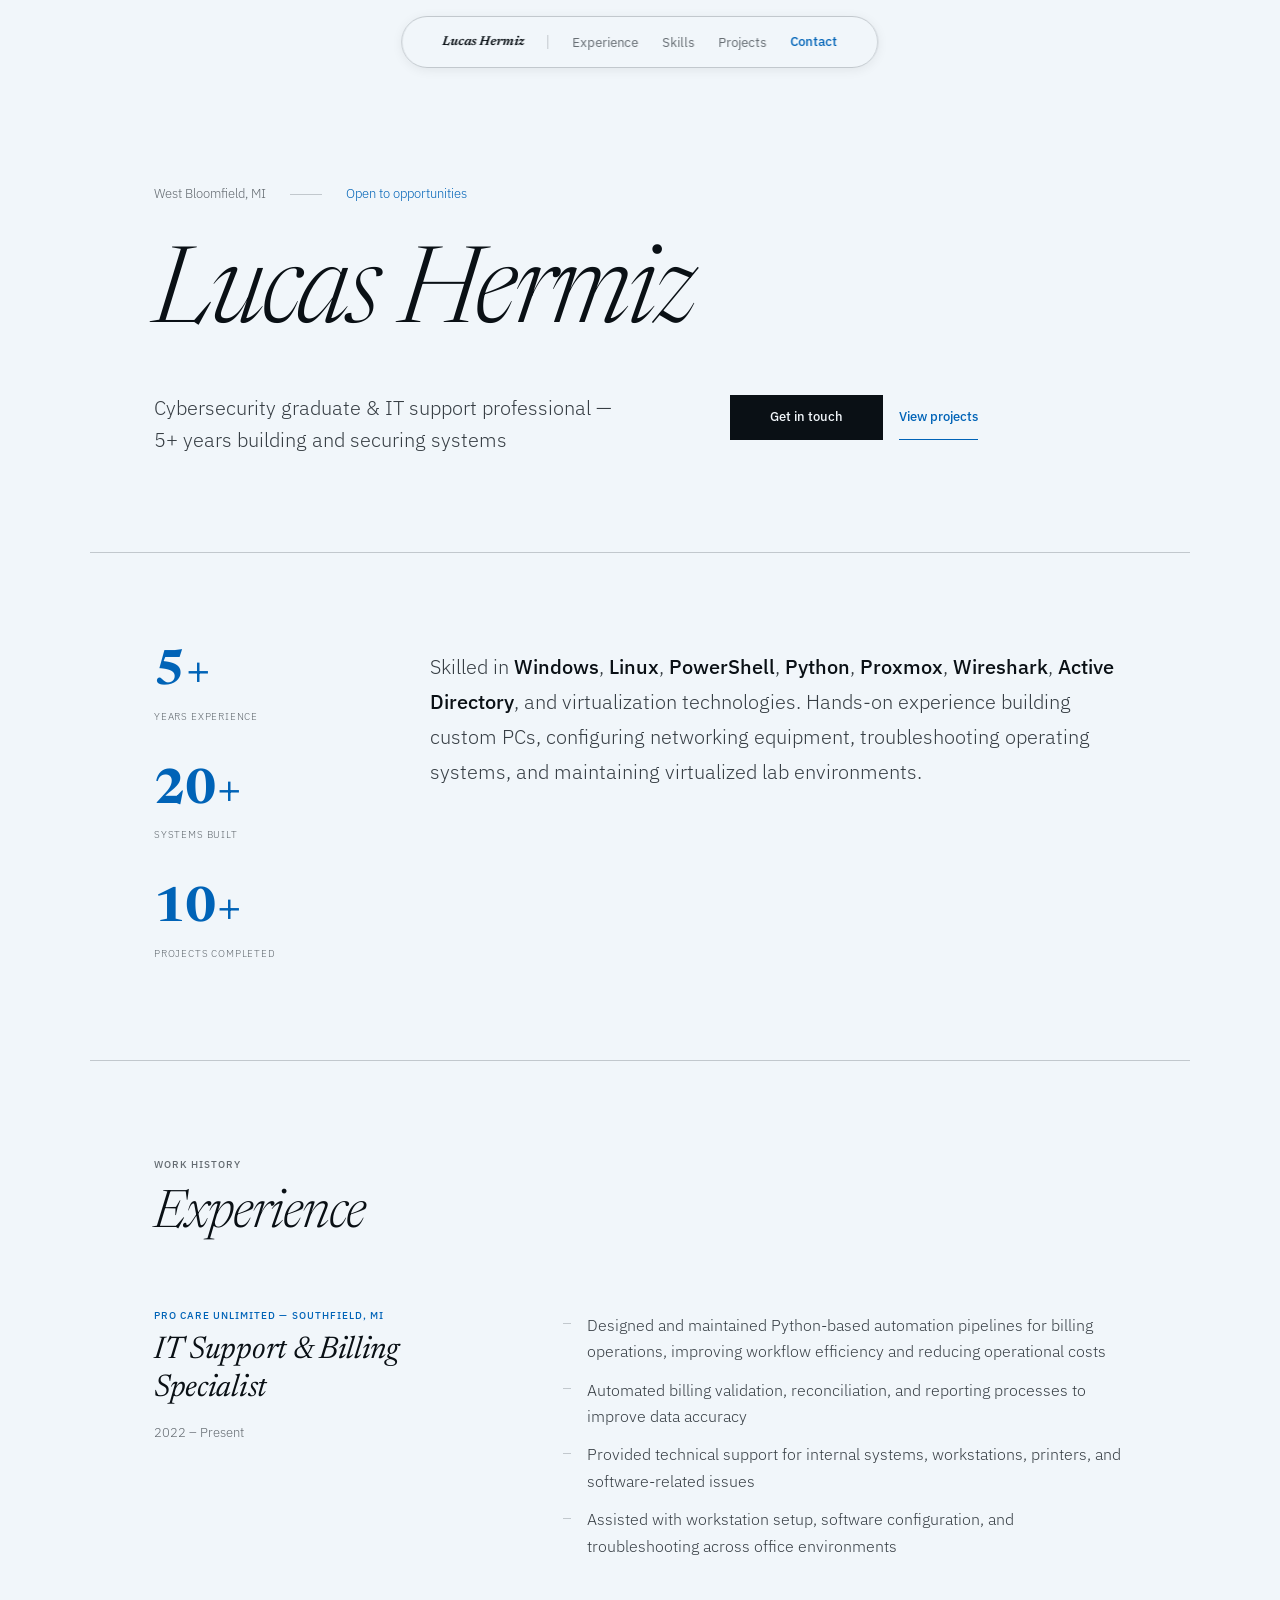
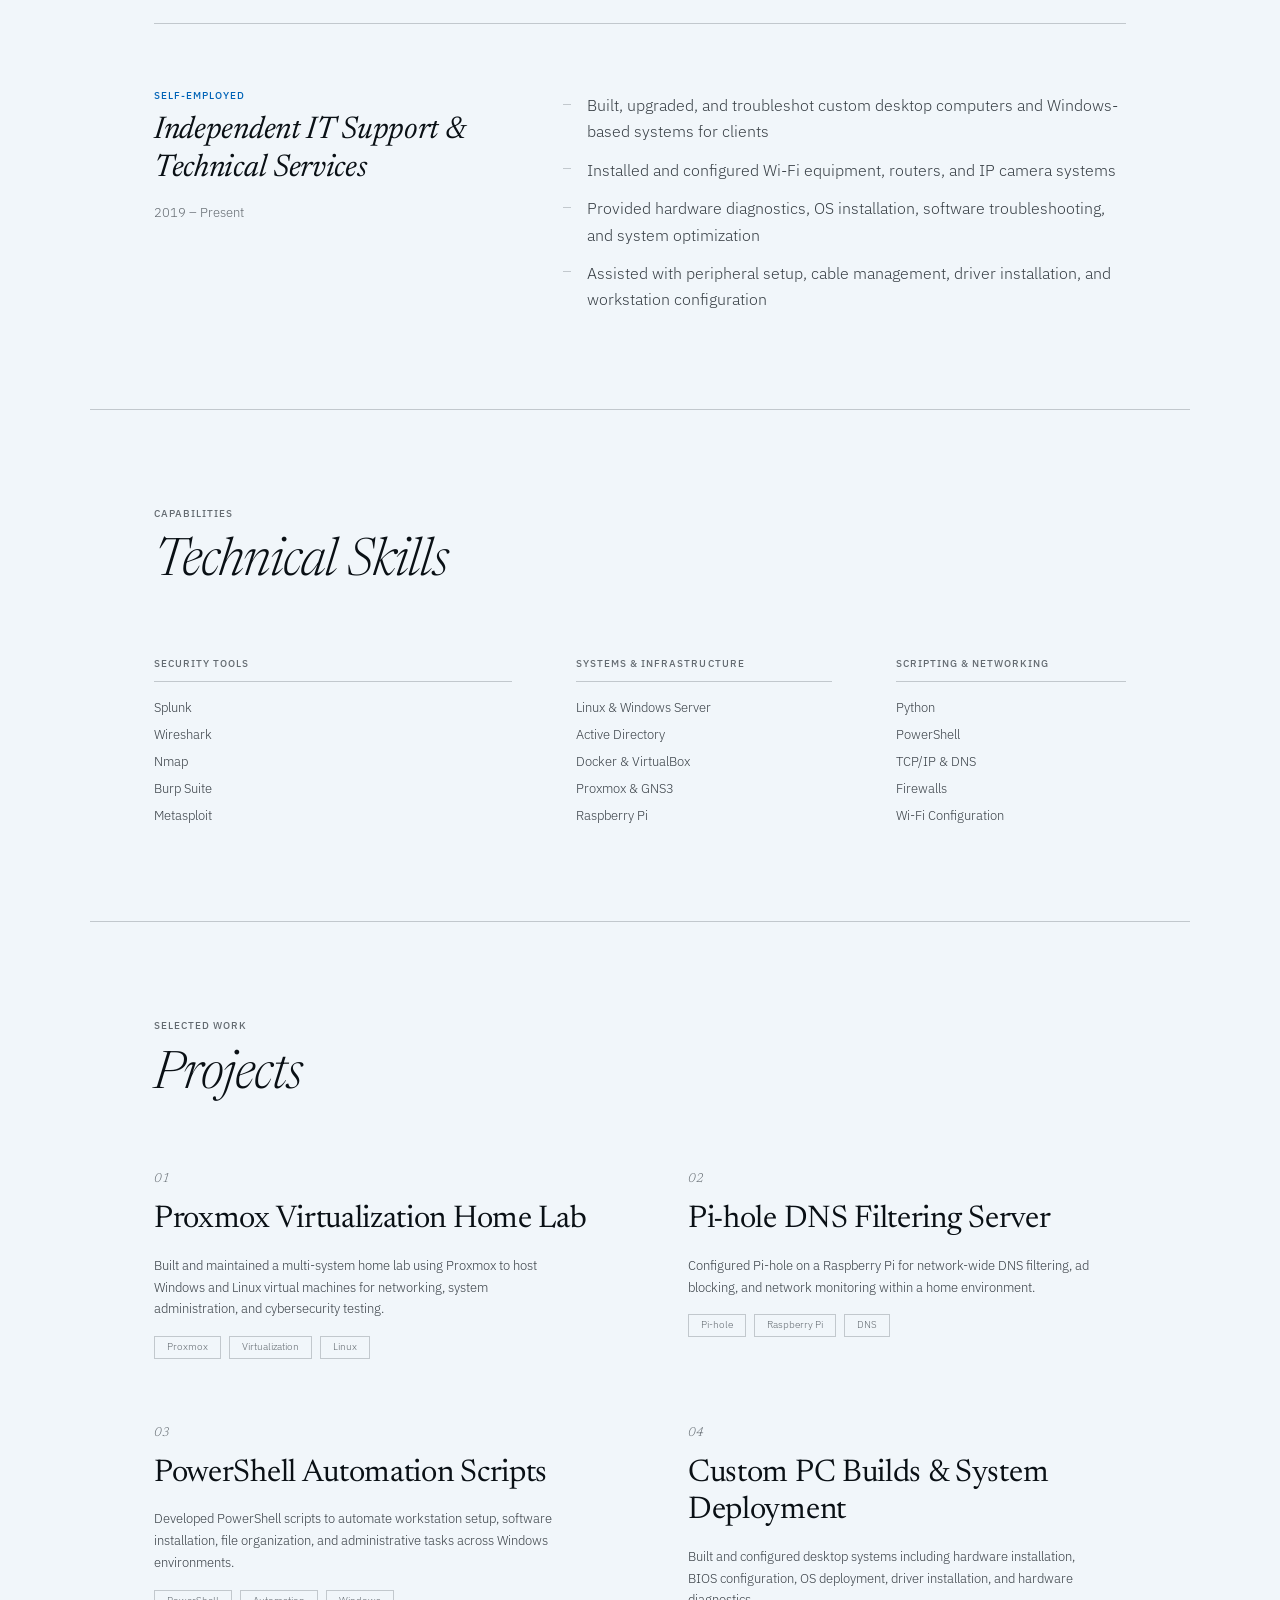
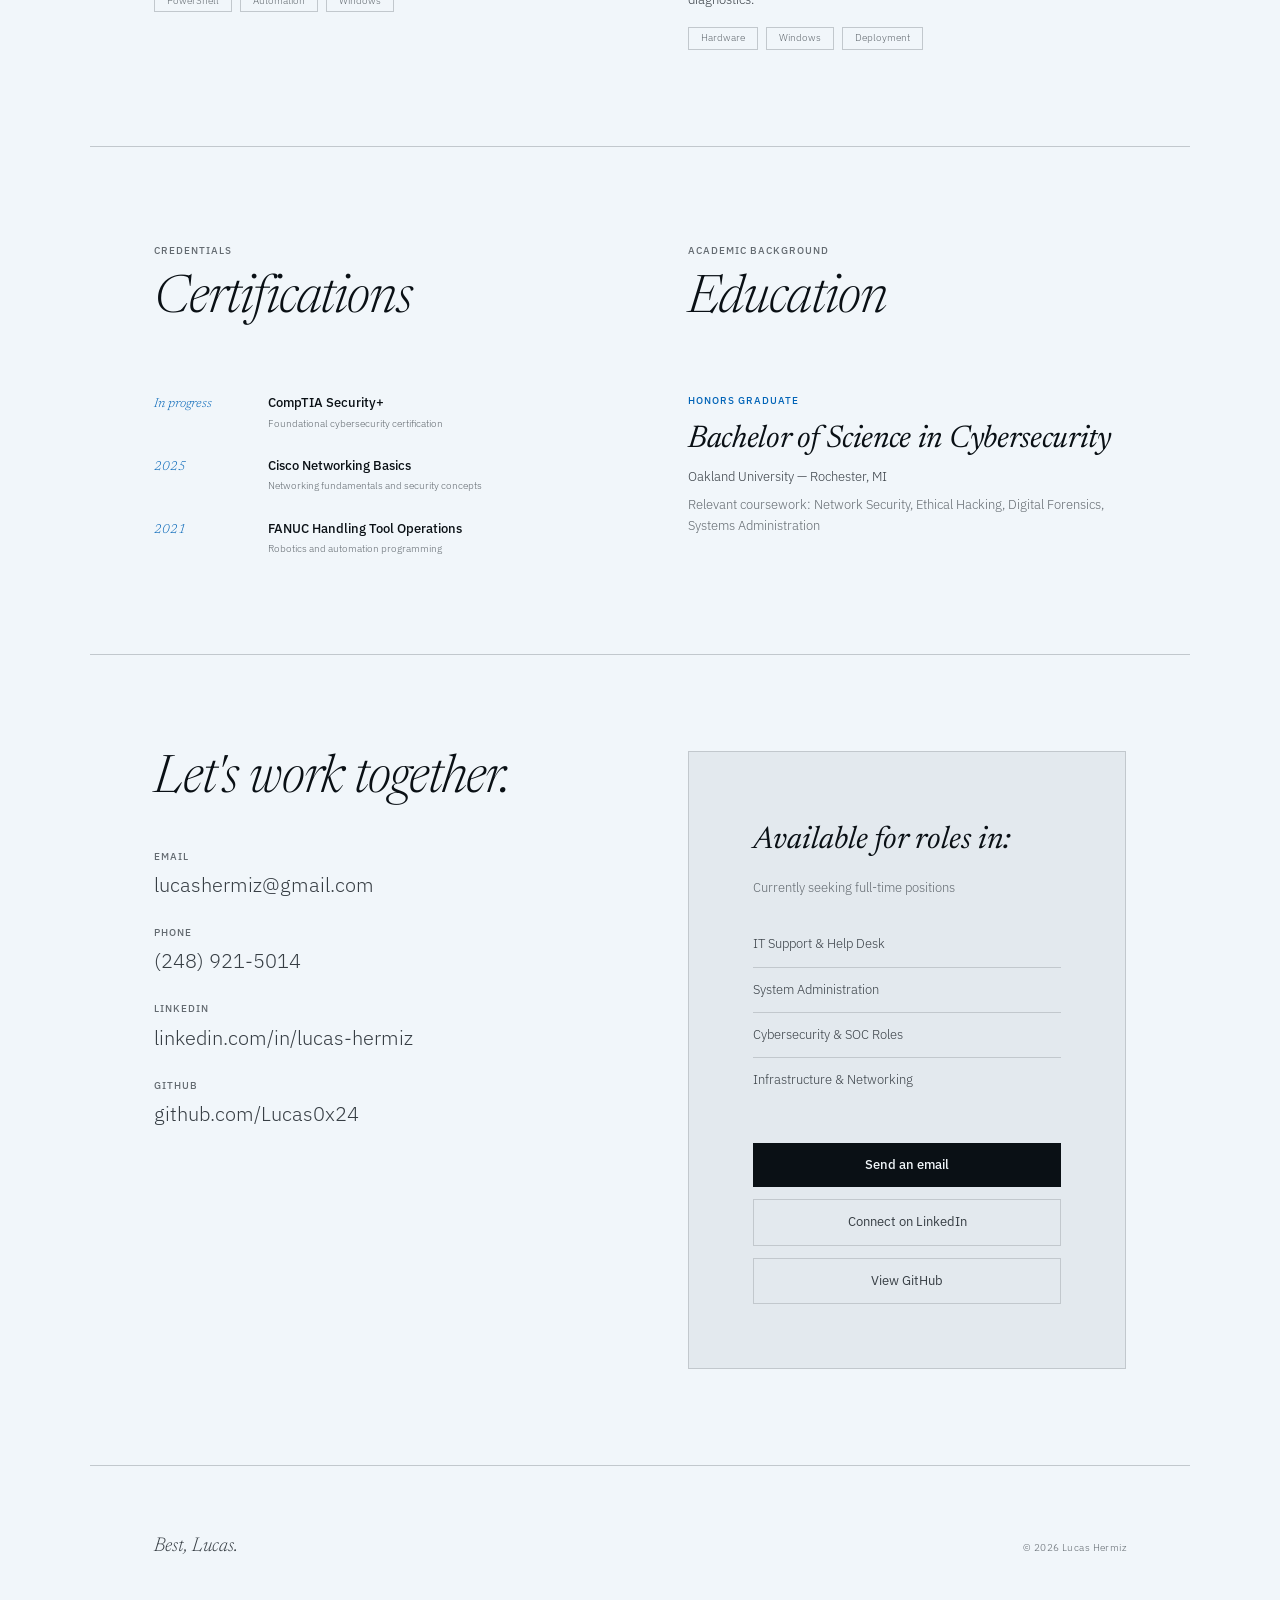
==== commit 2720b050: "Update index.html" ====
--- a/index.html
+++ b/index.html
@@ -789,7 +789,7 @@
           </div>
         </div>
         <div class="cert-entry">
-          <span class="cert-year">2026</span>
+          <span class="cert-year">2025</span>
           <div>
             <p class="cert-name">Cisco Networking Basics</p>
             <p class="cert-desc">Networking fundamentals and security concepts</p>
@@ -832,6 +832,10 @@
           <span class="c-label">LinkedIn</span>
           <a href="https://www.linkedin.com/in/lucas-hermiz/" target="_blank" rel="noopener" class="c-value">linkedin.com/in/lucas-hermiz</a>
         </div>
+        <div>
+          <span class="c-label">GitHub</span>
+          <a href="https://github.com/Lucas0x24" target="_blank" rel="noopener" class="c-value">github.com/Lucas0x24</a>
+        </div>
       </div>
     </div>
     <div class="contact-card">
@@ -846,6 +850,7 @@
       <div class="cta-stack">
         <a href="mailto:lucashermiz@gmail.com" class="btn btn-primary btn-block">Send an email</a>
         <a href="https://www.linkedin.com/in/lucas-hermiz/" class="btn-outline" target="_blank" rel="noopener">Connect on LinkedIn</a>
+        <a href="https://github.com/Lucas0x24" class="btn-outline" target="_blank" rel="noopener">View GitHub</a>
       </div>
     </div>
   </div>
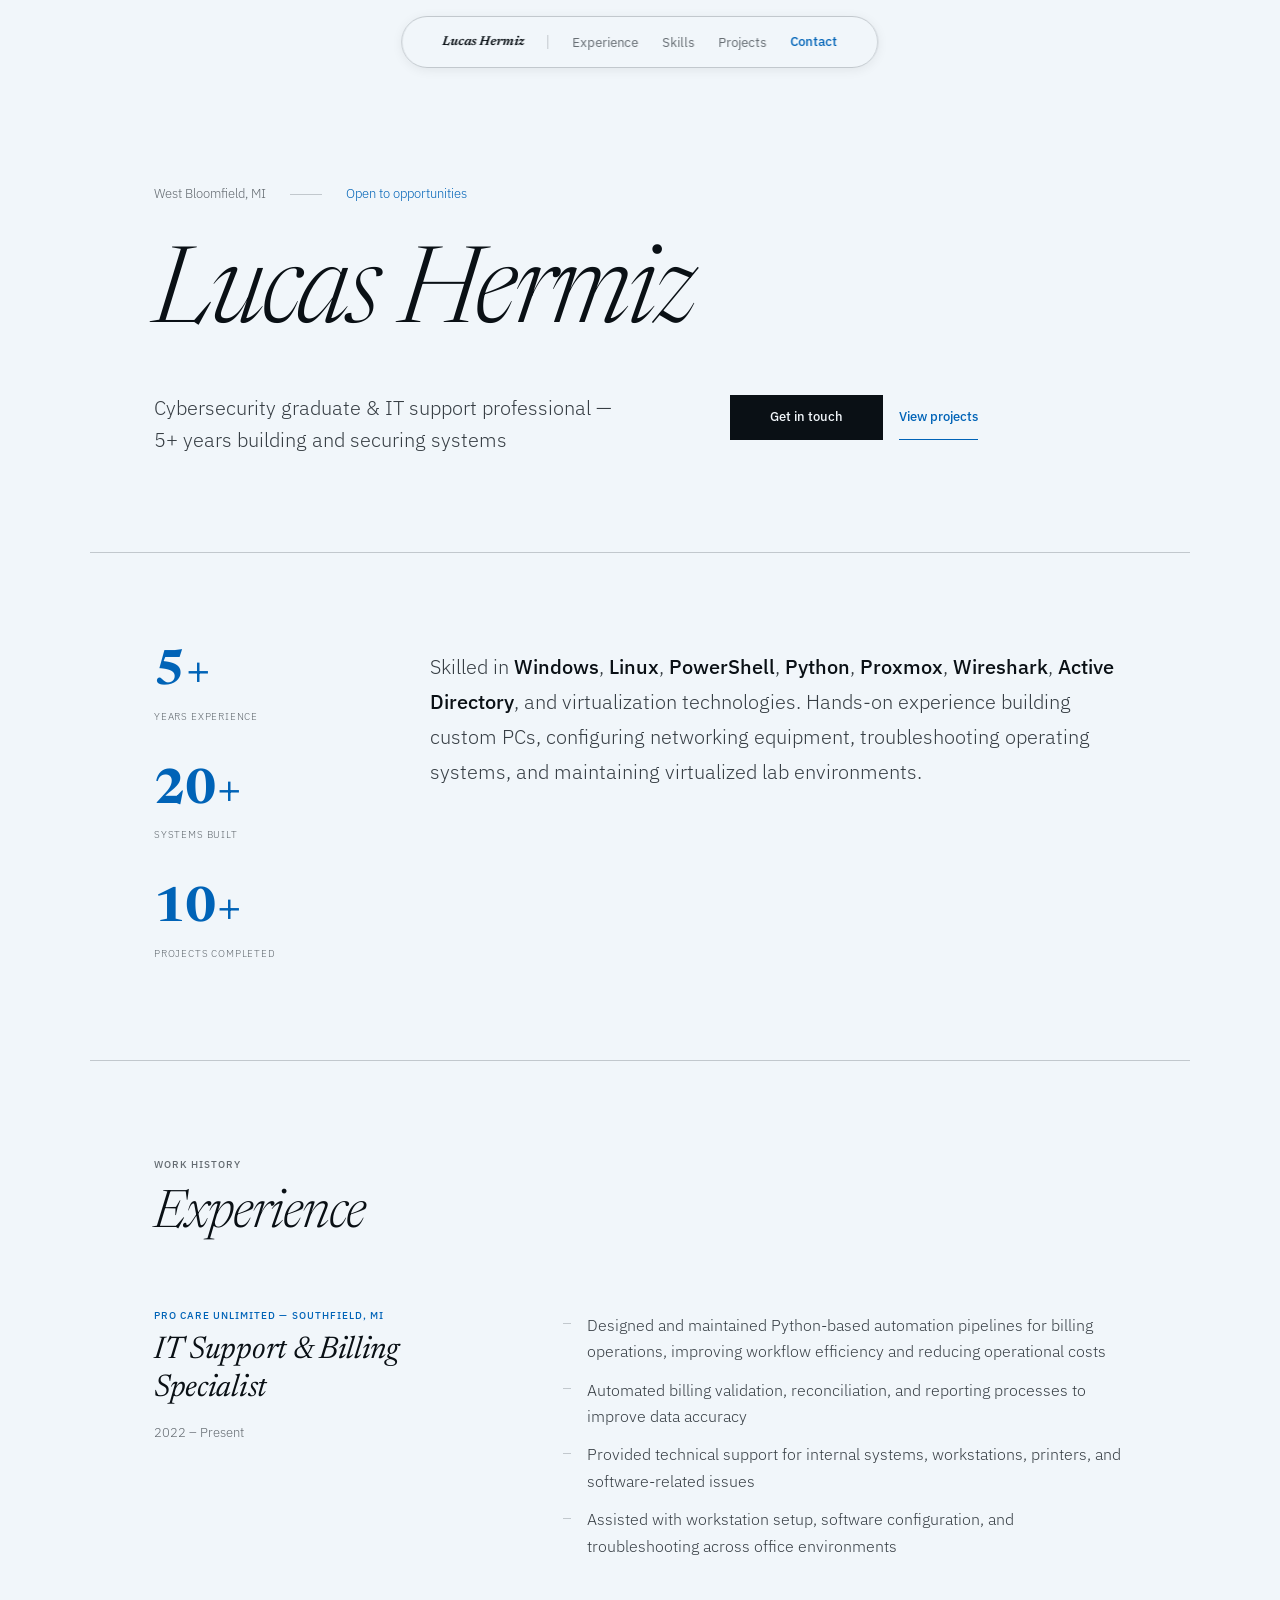
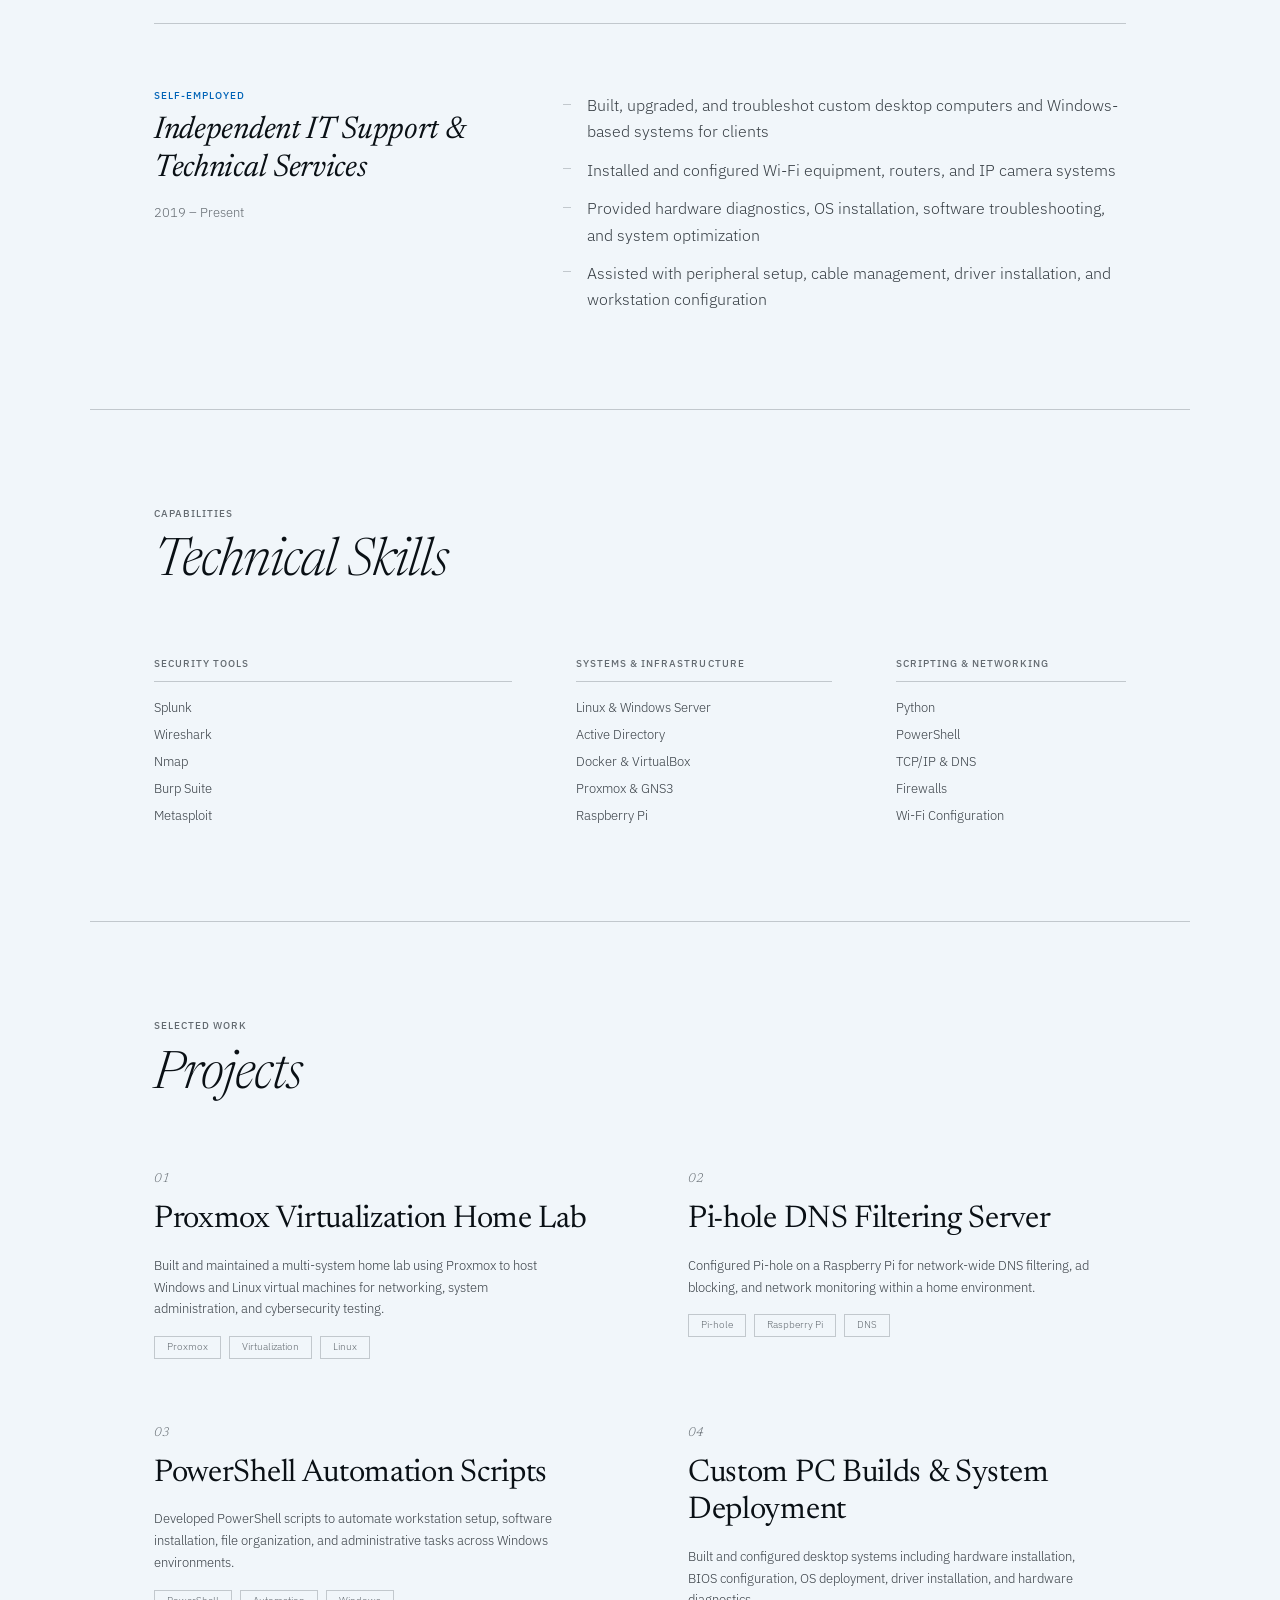
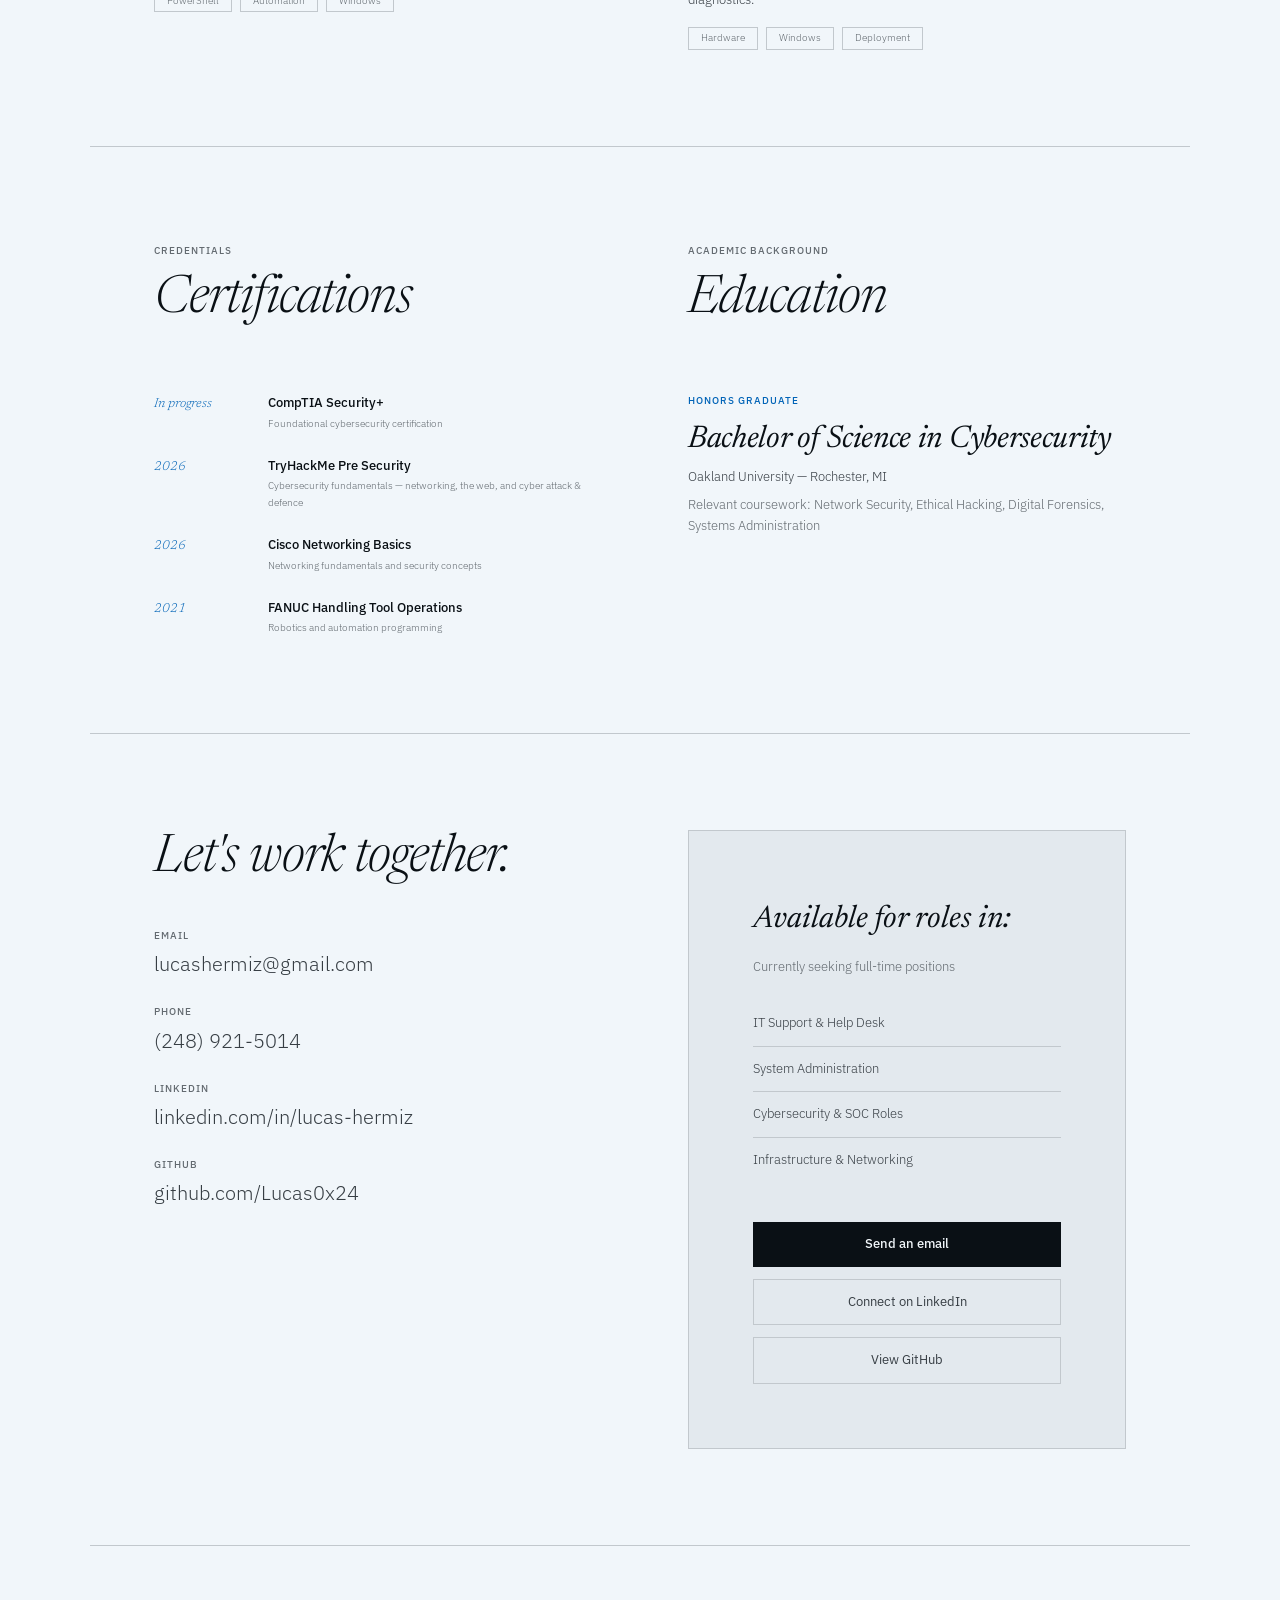
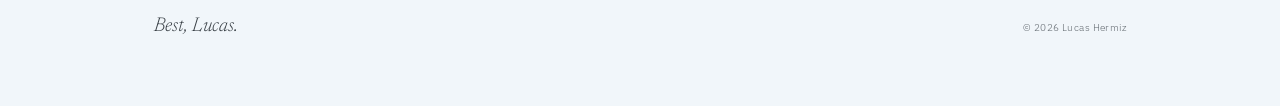
==== commit 54919603: "Update fmt.Println message from 'Hello' to 'Goodbye'" ====
--- a/index.html
+++ b/index.html
@@ -8,11 +8,6 @@
 <link rel="preconnect" href="https://fonts.gstatic.com" crossorigin>
 <link href="https://fonts.googleapis.com/css2?family=Newsreader:ital,opsz,wght@0,6..72,300..800;1,6..72,300..800&family=IBM+Plex+Sans:wght@300;400;500&display=swap" rel="stylesheet">
 <style>
-/* Hallmark · macrostructure: Marquee Hero · tone: editorial · anchor hue: slate-blue
- * Pre-emit critique: P5 H5 E5 S5 R5 V5
- * Nav: N5 floating pill · Footer: Ft6 letter close
- */
-
 :root {
   --color-paper:    oklch(97% 0.008 245);
   --color-paper-2:  oklch(93% 0.010 245);
@@ -66,7 +61,6 @@
   font-weight: 300;
 }
 
-/* ─── N5 Floating pill nav ─── */
 .nav {
   position: fixed;
   top: var(--space-md);
@@ -124,7 +118,6 @@
 .nav-cta:hover { color: var(--color-ink); }
 .nav-cta:focus-visible { outline: 2px solid var(--color-focus); outline-offset: 4px; border-radius: 3px; }
 
-/* ─── Hero — Marquee ─── */
 .hero {
   padding: calc(var(--space-4xl) + var(--space-xl)) var(--space-2xl) var(--space-3xl);
   max-width: 1100px;
@@ -138,17 +131,9 @@
   margin-bottom: var(--space-xl);
 }
 
-.hero-location {
-  font-size: var(--text-sm);
-  color: var(--color-muted);
-}
-
+.hero-location { font-size: var(--text-sm); color: var(--color-muted); }
 .hero-divider { width: 32px; height: 1px; background: var(--color-rule); }
-
-.hero-status {
-  font-size: var(--text-sm);
-  color: var(--color-accent);
-}
+.hero-status { font-size: var(--text-sm); color: var(--color-accent); }
 
 .hero-name {
   font-family: var(--font-display);
@@ -186,7 +171,6 @@
   padding-top: 0.15em;
 }
 
-/* ─── Buttons ─── */
 .btn {
   font-family: var(--font-body);
   font-size: var(--text-sm);
@@ -214,7 +198,6 @@
 .btn-text:hover { color: var(--color-ink); border-bottom-color: var(--color-ink); }
 .btn-text:focus-visible { outline: 2px solid var(--color-focus); outline-offset: 4px; }
 
-/* ─── Sections ─── */
 .section {
   max-width: 1100px;
   margin: 0 auto;
@@ -243,7 +226,6 @@
   margin-bottom: var(--space-2xl);
 }
 
-/* ─── Summary ─── */
 .summary-layout {
   display: grid;
   grid-template-columns: 180px 1fr;
@@ -279,7 +261,6 @@
 }
 .summary-text strong { color: var(--color-ink); font-weight: 500; }
 
-/* ─── Experience ─── */
 .exp-list { display: flex; flex-direction: column; gap: 0; }
 
 .exp-item {
@@ -337,7 +318,6 @@
   background: var(--color-rule);
 }
 
-/* ─── Skills ─── */
 .skills-layout {
   display: grid;
   grid-template-columns: 1.4fr 1fr 0.9fr;
@@ -356,14 +336,8 @@
 }
 
 .skill-items { display: flex; flex-direction: column; gap: var(--space-xs); }
-
-.skill-item {
-  font-size: var(--text-sm);
-  color: var(--color-neutral);
-  line-height: 1.5;
-}
-
-/* ─── Projects ─── */
+.skill-item { font-size: var(--text-sm); color: var(--color-neutral); line-height: 1.5; }
+
 .projects-layout {
   display: grid;
   grid-template-columns: 1fr 1fr;
@@ -405,7 +379,6 @@
   padding: var(--space-3xs) var(--space-sm);
 }
 
-/* ─── Certs + Education ─── */
 .creds-layout {
   display: grid;
   grid-template-columns: 1fr 1fr;
@@ -452,7 +425,6 @@
 .edu-school { font-size: var(--text-sm); color: var(--color-neutral); margin-bottom: var(--space-xs); }
 .edu-coursework { font-size: var(--text-sm); color: var(--color-muted); line-height: 1.6; }
 
-/* ─── Contact ─── */
 .contact-layout {
   display: grid;
   grid-template-columns: 1fr 1fr;
@@ -541,7 +513,6 @@
 .btn-outline:focus-visible { outline: 2px solid var(--color-focus); outline-offset: 3px; }
 .btn-outline:active { opacity: 0.88; }
 
-/* ─── Footer — Ft6 letter close ─── */
 .footer {
   max-width: 1100px;
   margin: 0 auto;
@@ -564,7 +535,6 @@
 
 .footer-copy { font-size: var(--text-xs); color: var(--color-muted); letter-spacing: 0.04em; }
 
-/* ─── Responsive ─── */
 @media (max-width: 900px) {
   .skills-layout { grid-template-columns: 1fr 1fr; }
   .exp-item { grid-template-columns: 1fr; gap: var(--space-md); }
@@ -789,7 +759,14 @@
           </div>
         </div>
         <div class="cert-entry">
-          <span class="cert-year">2025</span>
+          <span class="cert-year">2026</span>
+          <div>
+            <p class="cert-name">TryHackMe Pre Security</p>
+            <p class="cert-desc">Cybersecurity fundamentals — networking, the web, and cyber attack &amp; defence</p>
+          </div>
+        </div>
+        <div class="cert-entry">
+          <span class="cert-year">2026</span>
           <div>
             <p class="cert-name">Cisco Networking Basics</p>
             <p class="cert-desc">Networking fundamentals and security concepts</p>
